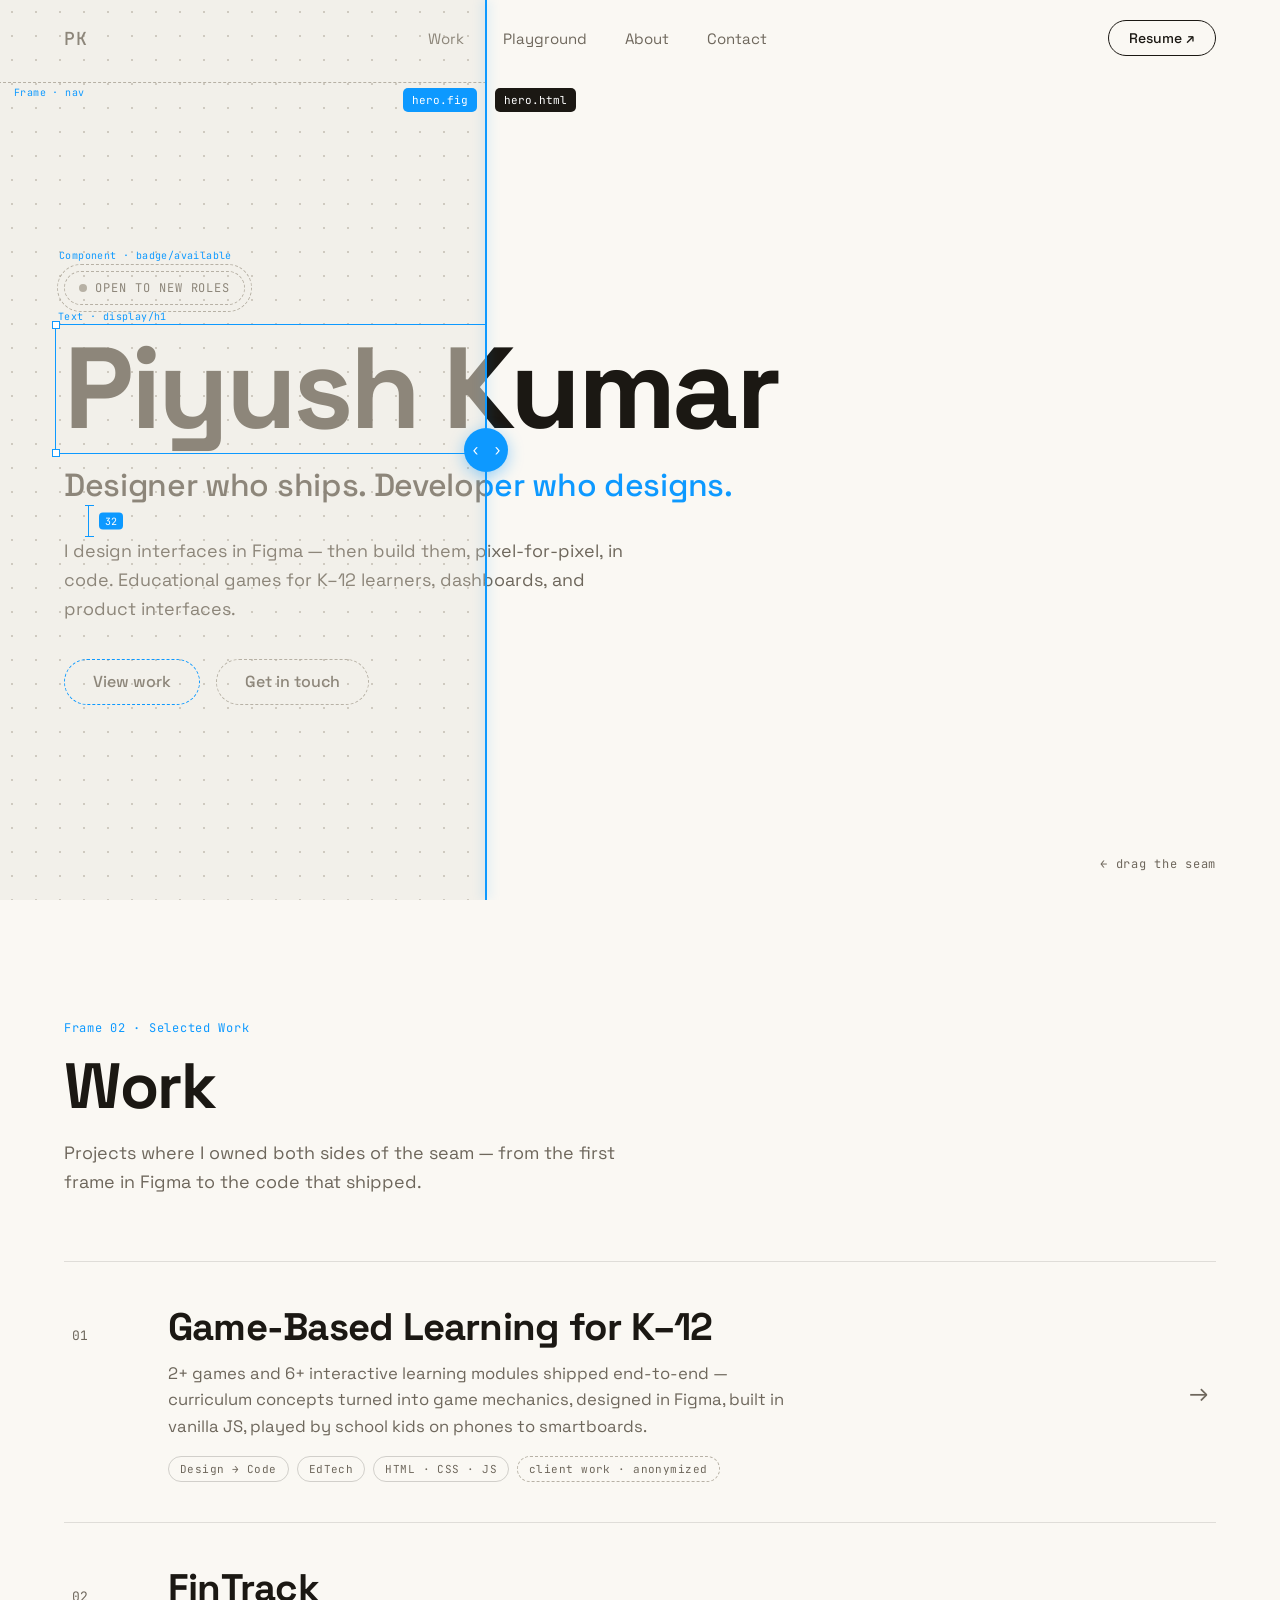
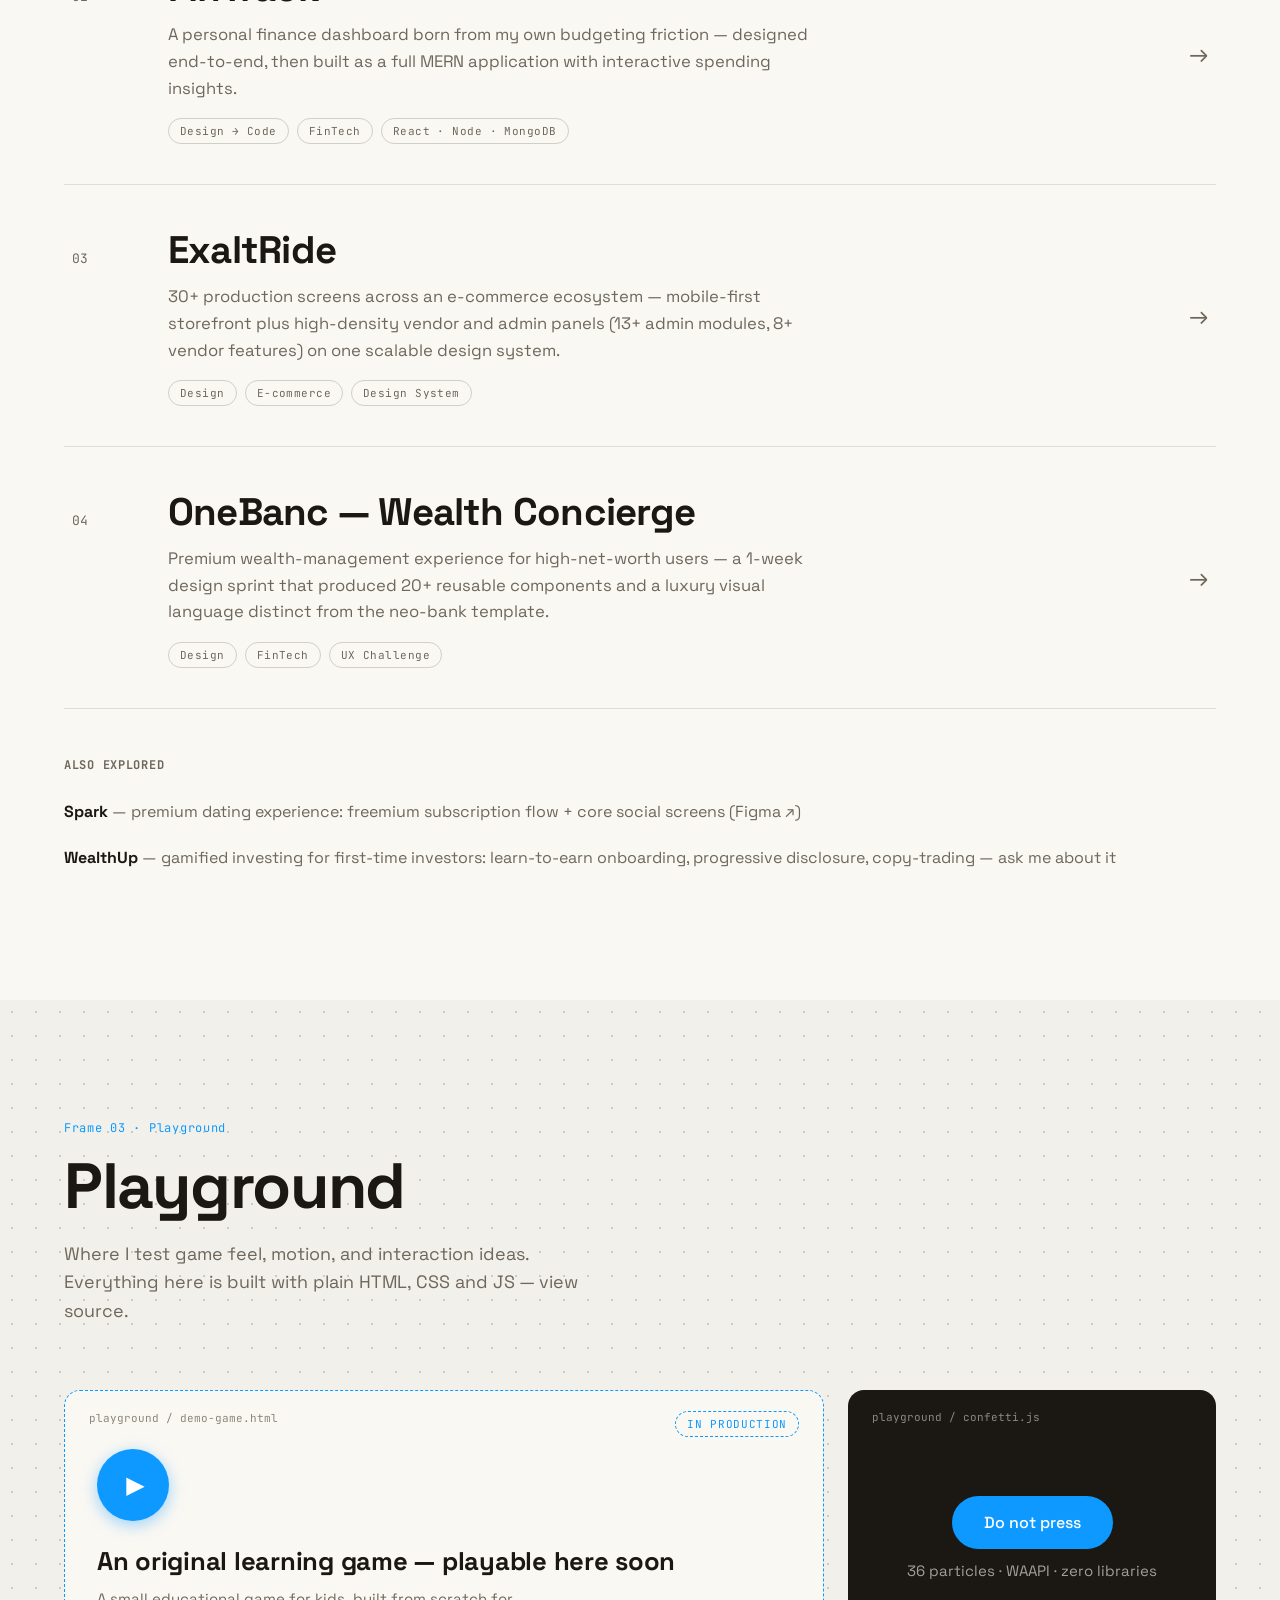
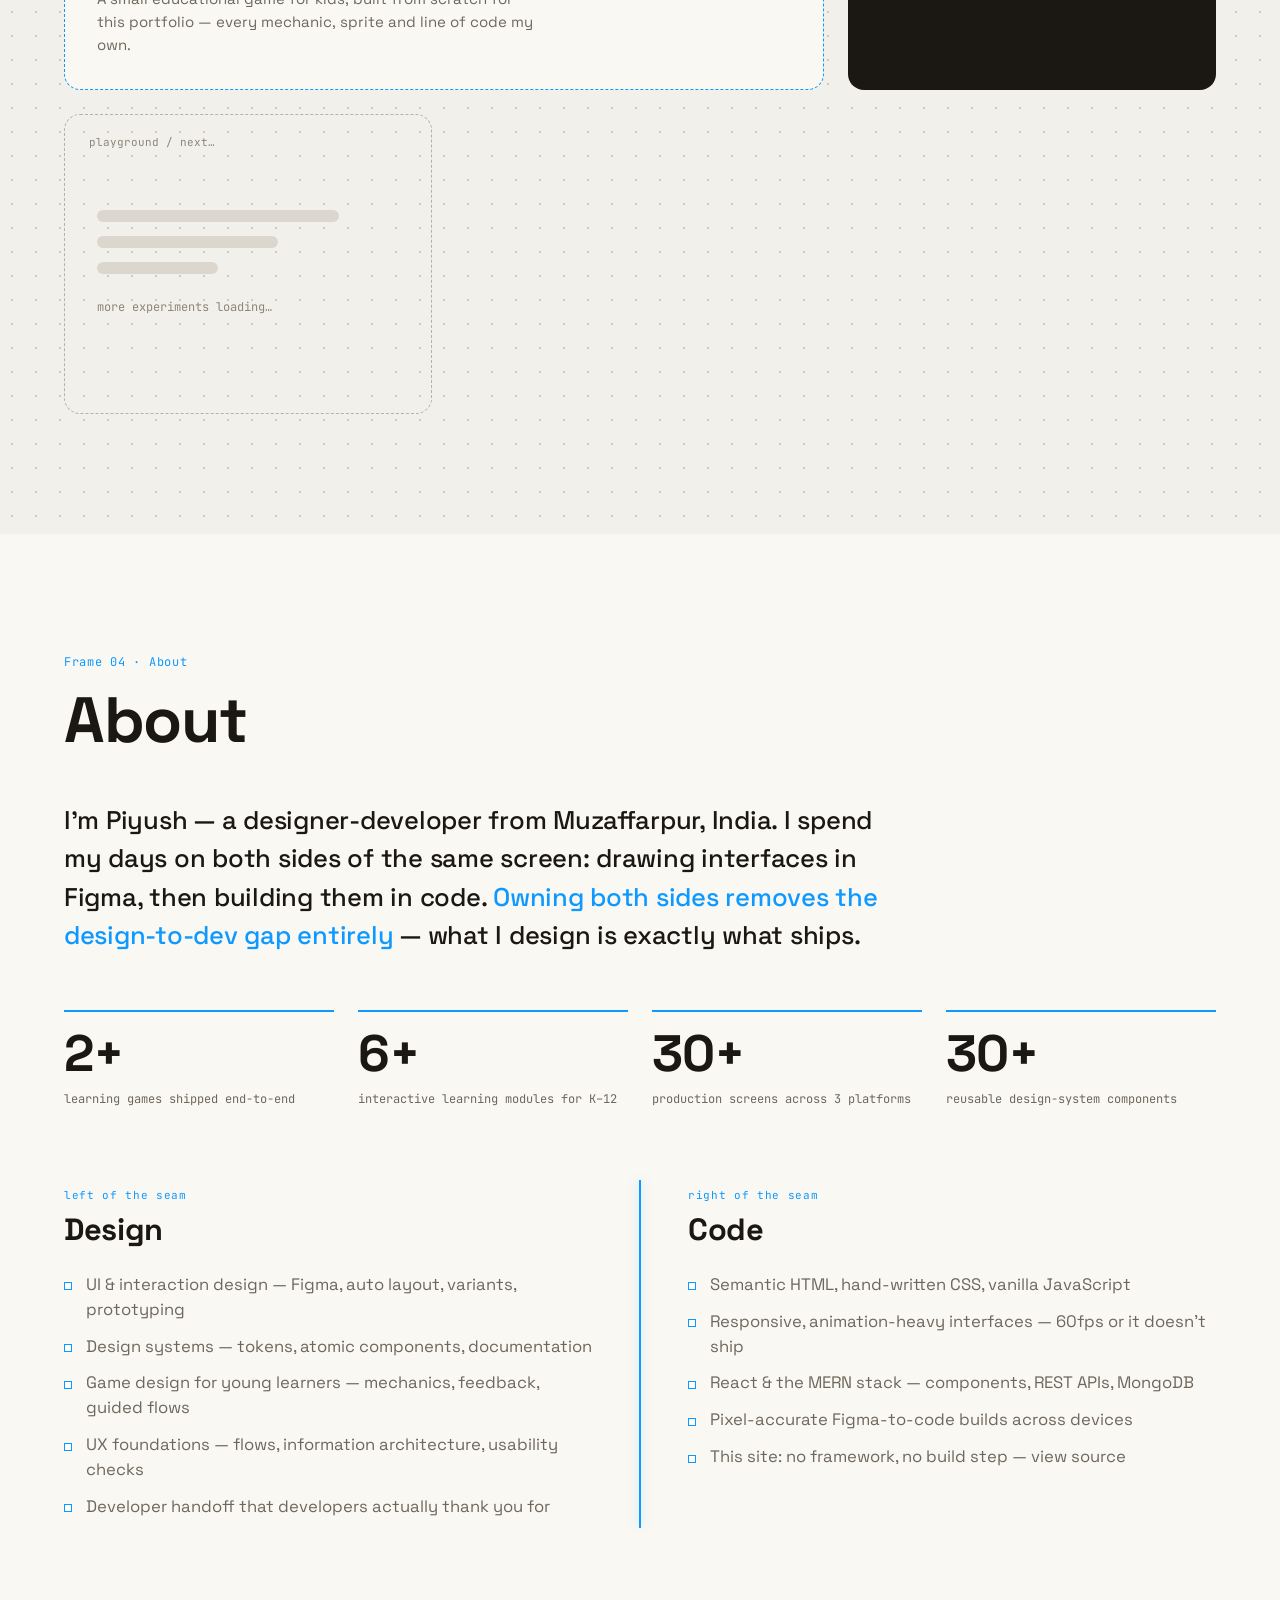
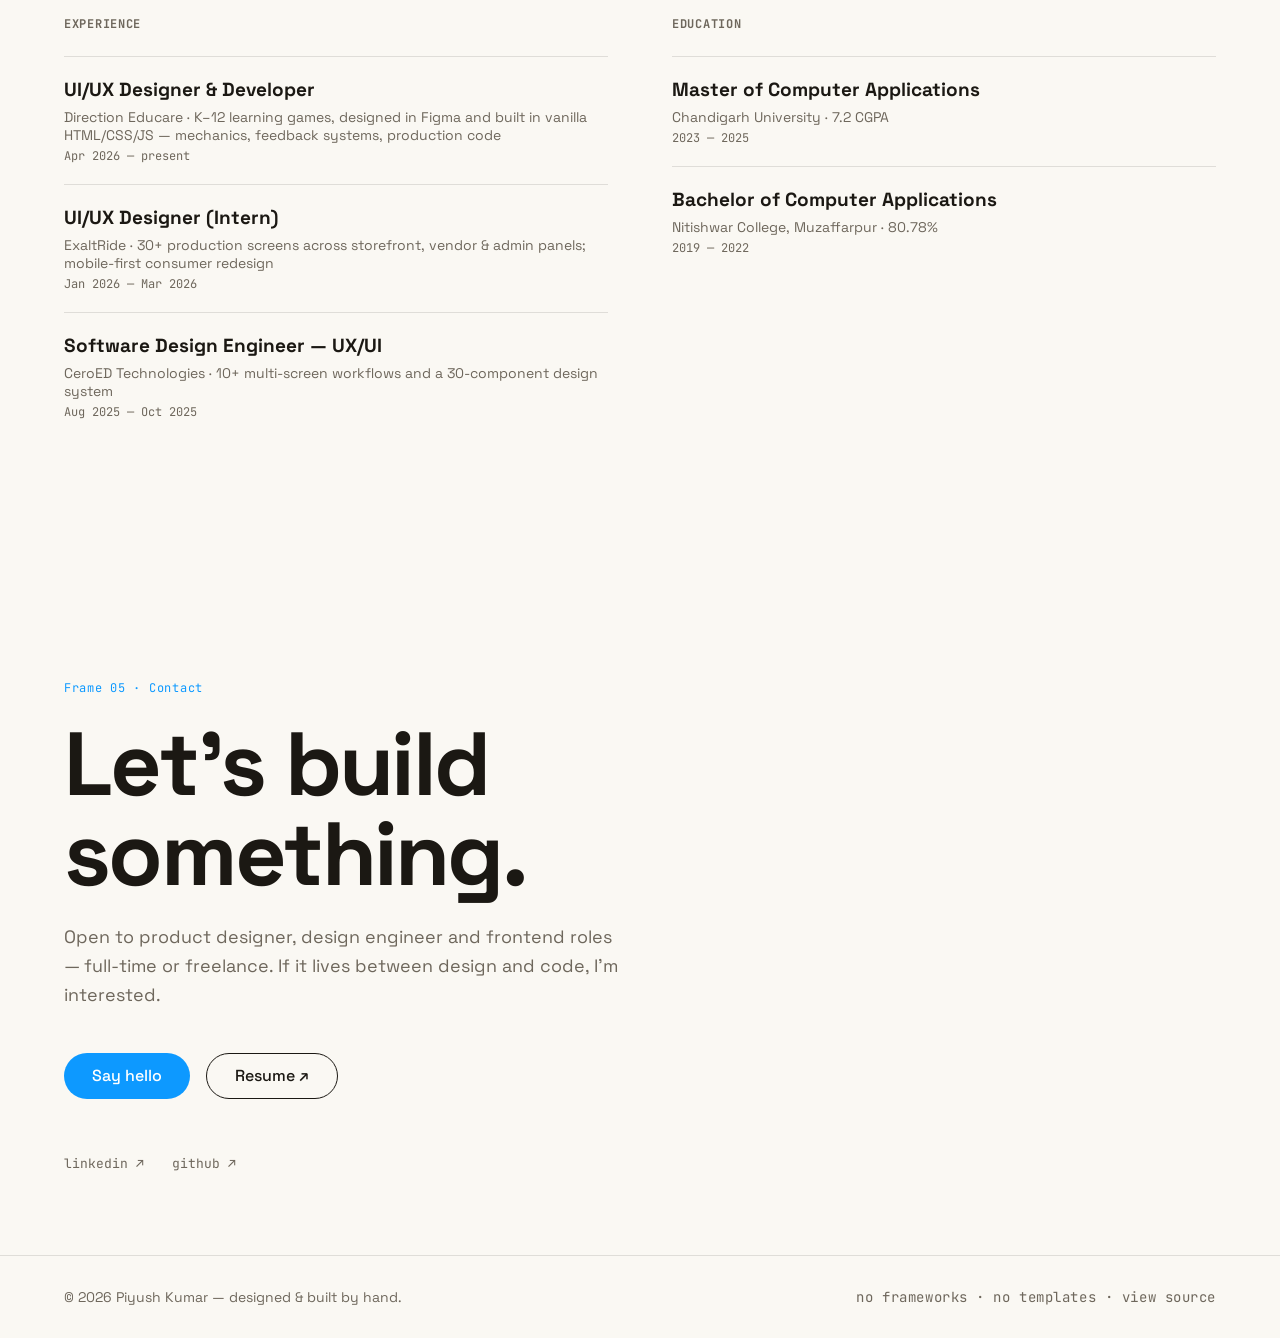
==== index.html @ 23e34668 "Add case study pages for ExaltRide, FinTrack, K12 Games, and OneBanc; include new CSS for case studi" ====
<!DOCTYPE html>
<html lang="en">
<head>
  <meta charset="UTF-8" />
  <meta name="viewport" content="width=device-width, initial-scale=1.0" />
  <title>Piyush Kumar — Designer × Developer</title>
  <meta name="description" content="UI/UX designer and frontend developer. I design interfaces in Figma, then build them in code — educational games, dashboards, and product interfaces." />

  <link rel="icon" type="image/svg+xml" href="assets/favicon.svg" />
  <link rel="icon" type="image/png" sizes="32x32" href="assets/favicon-32.png" />
  <link rel="apple-touch-icon" sizes="180x180" href="assets/apple-touch-icon.png" />

  <meta property="og:type" content="website" />
  <meta property="og:title" content="Piyush Kumar — Designer × Developer" />
  <meta property="og:description" content="I design interfaces in Figma, then build them in code. Educational games, dashboards, and product interfaces." />
  <!-- ⚠️ TODO: og:image must be an ABSOLUTE https URL for LinkedIn/WhatsApp —
       replace with https://<deployed-domain>/assets/og-image.png -->
  <meta property="og:image" content="assets/og-image.png" />
  <meta name="twitter:card" content="summary_large_image" />

  <link rel="preconnect" href="https://fonts.googleapis.com" />
  <link rel="preconnect" href="https://fonts.gstatic.com" crossorigin />
  <link href="https://fonts.googleapis.com/css2?family=Space+Grotesk:wght@400;500;700&family=JetBrains+Mono:wght@400;500&display=swap" rel="stylesheet" />

  <link rel="stylesheet" href="css/base.css" />
  <link rel="stylesheet" href="css/hero.css" />
  <link rel="stylesheet" href="css/work.css" />
  <link rel="stylesheet" href="css/playground.css" />
  <link rel="stylesheet" href="css/about.css" />
  <link rel="stylesheet" href="css/contact.css" />
</head>
<body>

  <!-- ============================================================
       HERO — "The Seam"
       Two identical layers of the same hero:
         .layer--live   = the real, polished site (base, right of seam)
         .layer--design = the Figma-canvas view (clipped, left of seam)
       The seam position is the CSS var --seam (0% – 100%), set by js/seam.js
       ============================================================ -->
  <section class="hero" id="seam-stage" style="--seam: 0%">

    <!-- LIVE layer (the shipped site) -->
    <div class="hero__layer layer--live">
      <header class="hero__nav">
        <a class="nav__logo" href="#">PK</a>
        <nav class="nav__links">
          <a href="#work">Work</a>
          <a href="#playground">Playground</a>
          <a href="#about">About</a>
          <a href="#contact">Contact</a>
        </nav>
        <a class="btn btn--small" href="assets/Piyush_Kumar_UX_Resume.pdf" target="_blank" rel="noopener">Resume ↗</a>
      </header>

      <div class="hero__inner">
        <p class="badge"><span class="badge__dot"></span>Open to new roles</p>
        <h1 class="hero__title">Piyush Kumar</h1>
        <p class="hero__tag">Designer who ships. Developer who designs.</p>
        <p class="hero__sub">
          I design interfaces in Figma — then build them, pixel-for-pixel, in code.
          Educational games for K–12 learners, dashboards, and product interfaces.
        </p>
        <div class="hero__cta">
          <a class="btn btn--primary" href="#work" data-spec="padding 14 × 28 · radius 999 · #0D99FF">View work</a>
          <a class="btn btn--ghost" href="#contact">Get in touch</a>
        </div>
      </div>

      <p class="hero__hint">← drag the seam</p>
    </div>

    <!-- DESIGN layer (the Figma canvas) — same geometry, wireframe skin.
         `inert` = never interactive/focusable: it's a picture of a file,
         and its duplicate links must not steal clicks from the live layer. -->
    <div class="hero__layer layer--design" aria-hidden="true" inert>
      <header class="hero__nav wire-frame" data-layer="Frame · nav">
        <a class="nav__logo" href="#">PK</a>
        <nav class="nav__links">
          <a href="#">Work</a>
          <a href="#">Playground</a>
          <a href="#">About</a>
          <a href="#">Contact</a>
        </nav>
        <a class="btn btn--small" href="#">Resume ↗</a>
      </header>

      <div class="hero__inner">
        <p class="badge wire-frame" data-layer="Component · badge/available"><span class="badge__dot"></span>Open to new roles</p>

        <div class="sel" data-layer="Text · display/h1">
          <h1 class="hero__title">Piyush Kumar</h1>
          <i class="sel__h sel__h--tl"></i><i class="sel__h sel__h--tr"></i>
          <i class="sel__h sel__h--bl"></i><i class="sel__h sel__h--br"></i>
          <span class="sel__dims">Auto × 96</span>
        </div>

        <p class="hero__tag">Designer who ships. Developer who designs.</p>

        <div class="redline"><span>32</span></div>

        <p class="hero__sub">
          I design interfaces in Figma — then build them, pixel-for-pixel, in code.
          Educational games for K–12 learners, dashboards, and product interfaces.
        </p>
        <div class="hero__cta">
          <a class="btn btn--primary" href="#">View work</a>
          <a class="btn btn--ghost" href="#">Get in touch</a>
        </div>
      </div>
    </div>

    <!-- The seam -->
    <div class="seam" id="seam-handle" role="slider" tabindex="0"
         aria-label="Drag to reveal the design layer"
         aria-valuemin="0" aria-valuemax="100" aria-valuenow="0">
      <span class="seam__tag seam__tag--left">hero.fig</span>
      <span class="seam__tag seam__tag--right">hero.html</span>
      <span class="seam__grip">‹ ›</span>
    </div>

  </section>

  <!-- ============================================================
       WORK — selected case studies
       Rows link to future case-study pages (hrefs are placeholders).
       Copy drafted from the old portfolio — to be rewritten in
       build-log voice. NDA: K-12 game work stays anonymized.
       ============================================================ -->
  <section class="section work" id="work">
    <div class="section__inner">
      <p class="section__label" data-reveal>Frame 02 · Selected Work</p>
      <h2 class="section__title" data-reveal="1">Work</h2>
      <p class="section__intro" data-reveal="2">
        Projects where I owned both sides of the seam — from the first frame
        in Figma to the code that shipped.
      </p>

      <div class="work__list">
        <a class="work-row" href="work/k12-games.html" data-reveal>
          <span class="work-row__index">01</span>
          <span>
            <span class="work-row__title">Game-Based Learning for K–12</span>
            <span class="work-row__desc">
              2+ games and 6+ interactive learning modules shipped end-to-end —
              curriculum concepts turned into game mechanics, designed in Figma,
              built in vanilla JS, played by school kids on phones to smartboards.
            </span>
            <span class="work-row__tags">
              <span class="work-tag">Design → Code</span>
              <span class="work-tag">EdTech</span>
              <span class="work-tag">HTML · CSS · JS</span>
              <span class="work-tag work-tag--nda">client work · anonymized</span>
            </span>
          </span>
          <span class="work-row__arrow">→</span>
        </a>

        <a class="work-row" href="work/fintrack.html" data-reveal>
          <span class="work-row__index">02</span>
          <span>
            <span class="work-row__title">FinTrack</span>
            <span class="work-row__desc">
              A personal finance dashboard born from my own budgeting
              friction — designed end-to-end, then built as a full MERN
              application with interactive spending insights.
            </span>
            <span class="work-row__tags">
              <span class="work-tag">Design → Code</span>
              <span class="work-tag">FinTech</span>
              <span class="work-tag">React · Node · MongoDB</span>
            </span>
          </span>
          <span class="work-row__arrow">→</span>
        </a>

        <a class="work-row" href="work/exaltride.html" data-reveal>
          <span class="work-row__index">03</span>
          <span>
            <span class="work-row__title">ExaltRide</span>
            <span class="work-row__desc">
              30+ production screens across an e-commerce ecosystem — mobile-first
              storefront plus high-density vendor and admin panels (13+ admin
              modules, 8+ vendor features) on one scalable design system.
            </span>
            <span class="work-row__tags">
              <span class="work-tag">Design</span>
              <span class="work-tag">E-commerce</span>
              <span class="work-tag">Design System</span>
            </span>
          </span>
          <span class="work-row__arrow">→</span>
        </a>

        <a class="work-row" href="work/onebanc.html" data-reveal>
          <span class="work-row__index">04</span>
          <span>
            <span class="work-row__title">OneBanc — Wealth Concierge</span>
            <span class="work-row__desc">
              Premium wealth-management experience for high-net-worth users —
              a 1-week design sprint that produced 20+ reusable components and
              a luxury visual language distinct from the neo-bank template.
            </span>
            <span class="work-row__tags">
              <span class="work-tag">Design</span>
              <span class="work-tag">FinTech</span>
              <span class="work-tag">UX Challenge</span>
            </span>
          </span>
          <span class="work-row__arrow">→</span>
        </a>
      </div>

      <div class="work__more" data-reveal>
        <h3 class="work__more-heading">Also explored</h3>
        <p class="work__more-item">
          <a href="https://www.figma.com/design/caz72Q9IaJObwbHk8xsn9q/Frenley-Assignment"
             target="_blank" rel="noopener"><strong>Spark</strong> — premium dating experience:
          freemium subscription flow + core social screens (Figma ↗)</a>
        </p>
        <p class="work__more-item">
          <strong>WealthUp</strong> — gamified investing for first-time investors:
          learn-to-earn onboarding, progressive disclosure, copy-trading — ask me about it
        </p>
      </div>
    </div>
  </section>

  <!-- ============================================================
       PLAYGROUND — game-feel lives here
       Big tile = slot for the original demo game (from scratch,
       NDA-safe). Confetti tile = working toy (js/confetti.js).
       ============================================================ -->
  <section class="section playground" id="playground">
    <div class="section__inner">
      <p class="section__label" data-reveal>Frame 03 · Playground</p>
      <h2 class="section__title" data-reveal="1">Playground</h2>
      <p class="section__intro" data-reveal="2">
        Where I test game feel, motion, and interaction ideas.
        Everything here is built with plain HTML, CSS and JS — view source.
      </p>

      <div class="playground__grid">
        <div class="pg-tile pg-tile--game" data-reveal>
          <span class="pg-tile__label">playground / demo-game.html</span>
          <span class="pg-tile__badge">in production</span>
          <div class="pg-play">▶</div>
          <h3 class="pg-tile__title">An original learning game — playable here soon</h3>
          <p class="pg-tile__note">
            A small educational game for kids, built from scratch for this
            portfolio — every mechanic, sprite and line of code my own.
          </p>
        </div>

        <div class="pg-tile pg-tile--confetti" data-reveal="1">
          <span class="pg-tile__label">playground / confetti.js</span>
          <button class="confetti-btn" id="confetti-btn">Do not press</button>
          <p class="pg-tile__note">36 particles · WAAPI · zero libraries</p>
        </div>

        <div class="pg-tile pg-tile--soon" data-reveal="2" aria-label="More experiments coming soon">
          <span class="pg-tile__label">playground / next…</span>
          <span class="pg-skeleton pg-skeleton--w80"></span>
          <span class="pg-skeleton pg-skeleton--w60"></span>
          <span class="pg-skeleton pg-skeleton--w40"></span>
          <p class="pg-tile__note">more experiments loading…</p>
        </div>
      </div>
    </div>
  </section>

  <!-- ============================================================
       ABOUT — bio + the design/code split + history
       ⚠️ dates & titles are UNCONFIRMED placeholders — see context.md §7
       ============================================================ -->
  <section class="section about" id="about">
    <div class="section__inner">
      <p class="section__label" data-reveal>Frame 04 · About</p>
      <h2 class="section__title" data-reveal="1">About</h2>

      <p class="about__bio" data-reveal="2">
        I'm Piyush — a designer-developer from Muzaffarpur, India. I spend my
        days on both sides of the same screen: drawing interfaces in Figma,
        then building them in code. <em>Owning both sides removes the
        design-to-dev gap entirely</em> — what I design is exactly what ships.
      </p>

      <div class="about__stats" data-reveal="3">
        <div class="stat">
          <span class="stat__num">2+</span>
          <span class="stat__label">learning games shipped end-to-end</span>
        </div>
        <div class="stat">
          <span class="stat__num">6+</span>
          <span class="stat__label">interactive learning modules for K–12</span>
        </div>
        <div class="stat">
          <span class="stat__num">30+</span>
          <span class="stat__label">production screens across 3 platforms</span>
        </div>
        <div class="stat">
          <span class="stat__num">30+</span>
          <span class="stat__label">reusable design-system components</span>
        </div>
      </div>

      <div class="about__split">
        <div class="skill-col" data-reveal>
          <p class="skill-col__label">left of the seam</p>
          <h3 class="skill-col__title">Design</h3>
          <ul>
            <li>UI &amp; interaction design — Figma, auto layout, variants, prototyping</li>
            <li>Design systems — tokens, atomic components, documentation</li>
            <li>Game design for young learners — mechanics, feedback, guided flows</li>
            <li>UX foundations — flows, information architecture, usability checks</li>
            <li>Developer handoff that developers actually thank you for</li>
          </ul>
        </div>
        <div class="skill-col" data-reveal="1">
          <p class="skill-col__label">right of the seam</p>
          <h3 class="skill-col__title">Code</h3>
          <ul>
            <li>Semantic HTML, hand-written CSS, vanilla JavaScript</li>
            <li>Responsive, animation-heavy interfaces — 60fps or it doesn't ship</li>
            <li>React &amp; the MERN stack — components, REST APIs, MongoDB</li>
            <li>Pixel-accurate Figma-to-code builds across devices</li>
            <li>This site: no framework, no build step — view source</li>
          </ul>
        </div>
      </div>

      <div class="about__history">
        <div data-reveal>
          <h3 class="history__heading">Experience</h3>
          <div class="history-item">
            <p class="history-item__role">UI/UX Designer &amp; Developer</p>
            <p class="history-item__meta">Direction Educare · K–12 learning games, designed in Figma and
              built in vanilla HTML/CSS/JS — mechanics, feedback systems, production code</p>
            <p class="history-item__dates">Apr 2026 — present</p>
          </div>
          <div class="history-item">
            <p class="history-item__role">UI/UX Designer (Intern)</p>
            <p class="history-item__meta">ExaltRide · 30+ production screens across storefront,
              vendor &amp; admin panels; mobile-first consumer redesign</p>
            <p class="history-item__dates">Jan 2026 — Mar 2026</p>
          </div>
          <div class="history-item">
            <p class="history-item__role">Software Design Engineer — UX/UI</p>
            <p class="history-item__meta">CeroED Technologies · 10+ multi-screen workflows and a
              30-component design system</p>
            <p class="history-item__dates">Aug 2025 — Oct 2025</p>
          </div>
        </div>
        <div data-reveal="1">
          <h3 class="history__heading">Education</h3>
          <div class="history-item">
            <p class="history-item__role">Master of Computer Applications</p>
            <p class="history-item__meta">Chandigarh University · 7.2 CGPA</p>
            <p class="history-item__dates">2023 — 2025</p>
          </div>
          <div class="history-item">
            <p class="history-item__role">Bachelor of Computer Applications</p>
            <p class="history-item__meta">Nitishwar College, Muzaffarpur · 80.78%</p>
            <p class="history-item__dates">2019 — 2022</p>
          </div>
        </div>
      </div>
    </div>
  </section>

  <!-- ============================================================
       CONTACT + footer
       ⚠️ email + social links are placeholders — see context.md §7
       ============================================================ -->
  <section class="section contact" id="contact">
    <div class="section__inner">
      <p class="section__label" data-reveal>Frame 05 · Contact</p>
      <h2 class="contact__title" data-reveal="1">Let's build<br />something.</h2>
      <p class="contact__sub" data-reveal="2">
        Open to product designer, design engineer and frontend roles —
        full-time or freelance. If it lives between design and code,
        I'm interested.
      </p>
      <div class="contact__actions" data-reveal="3">
        <a class="btn btn--primary" href="mailto:piyush0codes@gmail.com"
           data-spec="mailto · piyush0codes@gmail.com">Say hello</a>
        <a class="btn btn--ghost" href="assets/Piyush_Kumar_UX_Resume.pdf" target="_blank" rel="noopener">Resume ↗</a>
      </div>
      <div class="contact__links" data-reveal="4">
        <a href="https://www.linkedin.com/in/piyush-kumar-9b9618289" target="_blank" rel="noopener">linkedin ↗</a>
        <a href="https://github.com/CodeWithPiyush0" target="_blank" rel="noopener">github ↗</a>
      </div>
    </div>
  </section>

  <footer class="footer">
    <p>© 2026 Piyush Kumar — designed &amp; built by hand.</p>
    <p class="footer__mono">no frameworks · no templates · view source</p>
  </footer>

  <script src="js/seam.js" defer></script>
  <script src="js/reveal.js" defer></script>
  <script src="js/confetti.js" defer></script>
  <script src="js/placeholders.js" defer></script>
</body>
</html>
---- css/base.css ----
/* ============================================================
   base.css — design tokens, reset, shared primitives
   Change the look of the whole site from here.
   ============================================================ */

:root {
  /* -- color: live side (the shipped site) -- */
  --paper:      #FAF8F3;   /* page background */
  --ink:        #1B1813;   /* primary text */
  --muted:      #6E675C;   /* secondary text */
  --accent:     #0D99FF;   /* the one accent — Figma selection blue */

  /* -- color: design side (the Figma canvas) -- */
  --canvas:     #F2F0EA;   /* canvas background */
  --canvas-dot: #CFCAC0;   /* dot grid */
  --wire:       #B7B1A5;   /* wireframe borders */
  --wire-text:  #8D867A;   /* wireframe (muted) text */

  /* -- type -- */
  --font-display: 'Space Grotesk', system-ui, sans-serif;
  --font-mono:    'JetBrains Mono', ui-monospace, monospace;

  /* -- rhythm -- */
  --nav-h: 76px;
  --edge: clamp(20px, 5vw, 72px);   /* page side padding */
}

/* -- reset -- */
*, *::before, *::after { box-sizing: border-box; margin: 0; padding: 0; }

html { scroll-behavior: smooth; }

body {
  font-family: var(--font-display);
  background: var(--paper);
  color: var(--ink);
  -webkit-font-smoothing: antialiased;
  overflow-x: hidden;
}

img, svg, video { display: block; max-width: 100%; }

a { color: inherit; text-decoration: none; }

button { font: inherit; background: none; border: 0; cursor: pointer; }

/* -- shared primitives -- */
.btn {
  display: inline-flex;
  align-items: center;
  gap: 8px;
  padding: 14px 28px;
  border-radius: 999px;
  font-weight: 500;
  font-size: 16px;
  line-height: 1;
  transition: transform 0.15s ease, box-shadow 0.15s ease, background 0.15s ease;
}

.btn--primary {
  background: var(--accent);
  color: #fff;
}
.btn--primary:hover {
  transform: translateY(-2px);
  box-shadow: 0 6px 20px rgba(13, 153, 255, 0.35);
}

.btn--ghost {
  border: 1.5px solid var(--ink);
  color: var(--ink);
}
.btn--ghost:hover { transform: translateY(-2px); }

.btn--small {
  padding: 10px 20px;
  font-size: 14px;
  border: 1.5px solid var(--ink);
}

/* -- spec tooltip: any element with data-spec documents itself on hover -- */
[data-spec] { position: relative; }
[data-spec]::after {
  content: attr(data-spec);
  position: absolute;
  bottom: calc(100% + 12px);
  left: 50%;
  transform: translate(-50%, 4px);
  font-family: var(--font-mono);
  font-size: 11px;
  font-weight: 400;
  letter-spacing: 0;
  text-transform: none;
  white-space: nowrap;
  background: var(--ink);
  color: #fff;
  padding: 7px 11px;
  border-radius: 6px;
  opacity: 0;
  pointer-events: none;
  transition: opacity 0.18s ease, transform 0.18s ease;
  z-index: 5;
}
[data-spec]:hover::after {
  opacity: 1;
  transform: translate(-50%, 0);
}

/* -- section shell -- */
.section {
  padding: clamp(72px, 14vw, 120px) var(--edge);
}

.section__inner {
  max-width: 1200px;
  margin: 0 auto;
}

.section__label {
  font-family: var(--font-mono);
  font-size: 12px;
  letter-spacing: 0.06em;
  color: var(--accent);
  margin-bottom: 18px;
}

.section__title {
  font-size: clamp(40px, 5vw, 72px);
  font-weight: 700;
  letter-spacing: -0.02em;
  line-height: 1.02;
}

.section__intro {
  color: var(--muted);
  font-size: clamp(15px, 1.4vw, 18px);
  line-height: 1.6;
  max-width: 560px;
  margin-top: 20px;
}

/* -- scroll reveal (js/reveal.js adds .js to <html>, then .is-in per element) -- */
.js [data-reveal] {
  opacity: 0;
  transform: translateY(24px);
  transition: opacity 0.6s ease var(--d, 0s), transform 0.6s ease var(--d, 0s);
}
.js [data-reveal].is-in {
  opacity: 1;
  transform: none;
}

@media (prefers-reduced-motion: reduce) {
  *, *::before, *::after { animation: none !important; transition: none !important; }
  .js [data-reveal] { opacity: 1; transform: none; }
  html { scroll-behavior: auto; }
}
---- css/hero.css ----
/* ============================================================
   hero.css — "The Seam" hero
   Layout rules live on shared classes (both layers inherit them),
   skin rules are scoped under .layer--live / .layer--design so the
   two layers stay geometrically identical.
   ============================================================ */

.hero {
  position: relative;
  height: 100dvh;
  min-height: 640px;
  overflow: hidden;
}

/* ?static screenshot/test mode: fixed hero height so a single tall
   headless capture shows the whole page without scrolling */
.static-mode .hero { height: 900px; min-height: 0; }

/* ---------- layers ---------- */

.hero__layer {
  position: absolute;
  inset: 0;
  display: flex;
  flex-direction: column;
}

.layer--live { background: var(--paper); }

.layer--design {
  background-color: var(--canvas);
  background-image: radial-gradient(var(--canvas-dot) 1px, transparent 1px);
  background-size: 24px 24px;
  /* the seam: show this layer only LEFT of --seam */
  clip-path: inset(0 calc(100% - var(--seam)) 0 0);
}

/* ---------- shared geometry (both layers) ---------- */

.hero__nav {
  display: flex;
  align-items: center;
  justify-content: space-between;
  height: var(--nav-h);
  padding: 0 var(--edge);
  flex-shrink: 0;
}

.nav__logo {
  font-family: var(--font-mono);
  font-weight: 500;
  font-size: 18px;
  letter-spacing: 0.05em;
}

.nav__links {
  display: flex;
  gap: clamp(16px, 3vw, 40px);
  font-size: 15px;
}

.hero__inner {
  flex: 1;
  display: flex;
  flex-direction: column;
  justify-content: center;
  align-items: flex-start;
  padding: 0 var(--edge);
  max-width: 1100px;
}

.badge {
  display: inline-flex;
  align-items: center;
  gap: 8px;
  font-family: var(--font-mono);
  font-size: 12px;
  letter-spacing: 0.08em;
  text-transform: uppercase;
  padding: 8px 14px;
  border: 1px solid transparent; /* reserves the design layer's border width */
  border-radius: 999px;
  margin-bottom: 28px;
}

.badge__dot {
  width: 8px;
  height: 8px;
  border-radius: 50%;
}

.hero__title {
  font-size: clamp(52px, 9vw, 128px);
  font-weight: 700;
  line-height: 0.98;
  letter-spacing: -0.03em;
}

.hero__tag {
  font-size: clamp(20px, 2.6vw, 32px);
  font-weight: 500;
  margin-top: 20px;
  letter-spacing: -0.01em;
}

/* the 32px gap below the tagline is what the design layer's redline measures —
   live gets it as margin, design gets it as the in-flow .redline (height 32px),
   so both layers stay the same height */
.hero__sub {
  font-size: clamp(15px, 1.4vw, 18px);
  line-height: 1.6;
  max-width: 560px;
  margin-top: 32px;
}
.layer--design .hero__sub { margin-top: 0; }

.hero__cta {
  display: flex;
  gap: 16px;
  margin-top: 36px;
}

/* ---------- LIVE skin ---------- */

.layer--live .nav__links a { color: var(--muted); transition: color 0.15s; }
.layer--live .nav__links a:hover { color: var(--ink); }

.layer--live .badge {
  background: rgba(27, 24, 19, 0.05);
  color: var(--muted);
}
.layer--live .badge__dot {
  background: #2FB344;
  box-shadow: 0 0 0 3px rgba(47, 179, 68, 0.2);
}

.layer--live .hero__tag  { color: var(--accent); }
.layer--live .hero__sub  { color: var(--muted); }

/* spec tooltip is global now — see base.css [data-spec] */

.hero__hint {
  position: absolute;
  bottom: 28px;
  right: var(--edge);
  font-family: var(--font-mono);
  font-size: 12px;
  color: var(--muted);
  letter-spacing: 0.06em;
}

/* ---------- DESIGN skin (Figma canvas) ---------- */

.layer--design {
  color: var(--wire-text);
  /* the canvas is a picture, never a click target — clicks fall through to
     the live layer beneath (fallback for browsers without `inert`) */
  pointer-events: none;
}

.layer--design .hero__title { color: var(--wire-text); }
.layer--design .hero__tag,
.layer--design .hero__sub   { color: var(--wire-text); }

.layer--design .btn--primary {
  background: transparent;
  border: 1.5px dashed var(--accent);
  color: var(--wire-text);
}
.layer--design .btn--ghost,
.layer--design .btn--small {
  border: 1.5px dashed var(--wire);
  color: var(--wire-text);
}

.layer--design .badge {
  border: 1px dashed var(--wire);
}
.layer--design .badge__dot { background: var(--wire); }

/* wireframe frames: dashed outline + layer-name label */
.wire-frame {
  outline: 1px dashed var(--wire);
  outline-offset: 6px;
  position: relative;
}
.wire-frame::before,
.sel::before {
  content: attr(data-layer);
  position: absolute;
  bottom: calc(100% + 10px);
  left: -6px;
  font-family: var(--font-mono);
  font-size: 10px;
  letter-spacing: 0.04em;
  color: var(--accent);
  white-space: nowrap;
  text-transform: none;
}

/* the nav sits at the viewport top and spans the full width — its label goes
   below it and inset from the edge so neither gets clipped */
.hero__nav.wire-frame::before {
  bottom: auto;
  top: calc(100% + 10px);
  left: 14px;
}

/* selected element (Figma-style selection box + corner handles) */
.sel {
  position: relative;
  outline: 1.5px solid var(--accent);
  outline-offset: 8px;
}

.sel__h {
  position: absolute;
  width: 8px;
  height: 8px;
  background: #fff;
  border: 1.5px solid var(--accent);
}
.sel__h--tl { top: -12px;    left: -12px;  }
.sel__h--tr { top: -12px;    right: -12px; }
.sel__h--bl { bottom: -12px; left: -12px;  }
.sel__h--br { bottom: -12px; right: -12px; }

.sel__dims {
  position: absolute;
  top: calc(100% + 14px);
  right: -8px;
  font-family: var(--font-mono);
  font-size: 10px;
  background: var(--accent);
  color: #fff;
  padding: 3px 7px;
  border-radius: 4px;
}

/* redline measurement between elements */
.redline {
  position: relative;
  width: 0;
  height: 32px;
  margin-left: 24px;
  border-left: 1px solid var(--accent);
}
.redline::before,
.redline::after {
  content: "";
  position: absolute;
  left: -4px;
  width: 9px;
  height: 1px;
  background: var(--accent);
}
.redline::before { top: 0; }
.redline::after  { bottom: 0; }

.redline span {
  position: absolute;
  top: 50%;
  left: 10px;
  transform: translateY(-50%);
  font-family: var(--font-mono);
  font-size: 10px;
  background: var(--accent);
  color: #fff;
  padding: 2px 6px;
  border-radius: 4px;
}

/* ---------- the seam ---------- */

.seam {
  position: absolute;
  top: 0;
  bottom: 0;
  left: var(--seam);
  transform: translateX(-50%);
  width: 2px;
  background: var(--accent);
  box-shadow: 0 0 12px rgba(13, 153, 255, 0.45);
  cursor: ew-resize;
  touch-action: none;
  z-index: 10;
}

/* wider invisible hit area (extra generous for thumbs) */
.seam::before {
  content: "";
  position: absolute;
  inset: 0 -16px;
}
@media (pointer: coarse) {
  .seam::before { inset: 0 -28px; }
}

.seam__grip {
  position: absolute;
  top: 50%;
  left: 50%;
  transform: translate(-50%, -50%);
  width: 44px;
  height: 44px;
  border-radius: 50%;
  background: var(--accent);
  color: #fff;
  font-family: var(--font-mono);
  font-size: 15px;
  letter-spacing: 2px;
  display: flex;
  align-items: center;
  justify-content: center;
  padding-left: 2px; /* optical centering of ‹ › */
  box-shadow: 0 4px 16px rgba(13, 153, 255, 0.4);
  transition: transform 0.15s ease;
  user-select: none;
}

.hero.is-dragging .seam__grip,
.seam:hover .seam__grip {
  transform: translate(-50%, -50%) scale(1.12);
}

.seam:focus-visible {
  outline: none;
}
.seam:focus-visible .seam__grip {
  box-shadow: 0 0 0 4px rgba(13, 153, 255, 0.35), 0 4px 16px rgba(13, 153, 255, 0.4);
}

/* filename tags at the top of the seam */
.seam__tag {
  position: absolute;
  top: calc(var(--nav-h) + 12px);
  font-family: var(--font-mono);
  font-size: 11px;
  padding: 5px 9px;
  border-radius: 5px;
  white-space: nowrap;
  user-select: none;
}
.seam__tag--left {
  right: 10px;
  background: var(--accent);
  color: #fff;
}
.seam__tag--right {
  left: 10px;
  background: var(--ink);
  color: #fff;
}

/* ---------- small screens ---------- */

@media (max-width: 640px) {
  .nav__links { display: none; }
  .hero__cta { flex-wrap: wrap; }
  .seam__tag--left { display: none; } /* keep it minimal on phones */
}
---- css/work.css ----
/* ============================================================
   work.css — Selected Work (#work)
   Case-study rows, no thumbnails yet. Hover reveals the dot-grid
   canvas behind the row — the design layer peeking through the paper.
   ============================================================ */

.work__list {
  margin-top: 64px;
  border-bottom: 1px solid rgba(27, 24, 19, 0.12);
}

.work-row {
  position: relative;
  display: grid;
  grid-template-columns: 72px 1fr auto;
  gap: 24px;
  align-items: baseline;
  padding: 40px 8px;
  border-top: 1px solid rgba(27, 24, 19, 0.12);
  transition: padding 0.25s ease;
}

/* dot-grid canvas fades in behind the hovered row */
.work-row::before {
  content: "";
  position: absolute;
  inset: 0;
  background-image: radial-gradient(var(--canvas-dot) 1px, transparent 1px);
  background-size: 24px 24px;
  opacity: 0;
  transition: opacity 0.25s ease;
  pointer-events: none;
}
.work-row:hover::before { opacity: 0.55; }

.work-row__index {
  font-family: var(--font-mono);
  font-size: 13px;
  color: var(--muted);
  padding-top: 6px;
}

.work-row__title {
  display: block;
  font-size: clamp(24px, 3vw, 40px);
  font-weight: 700;
  letter-spacing: -0.02em;
  transition: color 0.2s ease;
}
.work-row:hover .work-row__title { color: var(--accent); }

.work-row__desc {
  display: block;
  color: var(--muted);
  font-size: clamp(14px, 1.3vw, 17px);
  line-height: 1.6;
  max-width: 640px;
  margin-top: 10px;
}

.work-row__tags {
  display: flex;
  flex-wrap: wrap;
  gap: 8px;
  margin-top: 16px;
}

.work-tag {
  font-family: var(--font-mono);
  font-size: 11px;
  letter-spacing: 0.04em;
  color: var(--muted);
  border: 1px solid rgba(27, 24, 19, 0.18);
  border-radius: 999px;
  padding: 5px 11px;
}

.work-tag--nda {
  border-style: dashed;
  border-color: var(--wire);
}

.work-row__arrow {
  font-size: 24px;
  color: var(--muted);
  transition: transform 0.2s ease, color 0.2s ease;
  align-self: center;
}
.work-row:hover .work-row__arrow {
  transform: translateX(8px);
  color: var(--accent);
}

/* -- "also explored" mini-list -- */
.work__more {
  margin-top: 48px;
}

.work__more-heading {
  font-family: var(--font-mono);
  font-size: 12px;
  letter-spacing: 0.06em;
  text-transform: uppercase;
  color: var(--muted);
  margin-bottom: 16px;
}

.work__more-item {
  color: var(--muted);
  font-size: clamp(14px, 1.3vw, 16px);
  line-height: 1.6;
  padding: 10px 0;
}
.work__more-item strong { color: var(--ink); }
.work__more-item a { transition: color 0.15s ease; }
.work__more-item a:hover,
.work__more-item a:hover strong { color: var(--accent); }

@media (max-width: 720px) {
  .work-row {
    grid-template-columns: 1fr auto;
    padding: 32px 4px;
  }
  .work-row__index { display: none; }
}
---- css/playground.css ----
/* ============================================================
   playground.css — Playground (#playground)
   The one section where playfulness runs loose. Sits on the
   design-canvas background (dot grid) — this section lives
   "inside the file".
   ============================================================ */

.playground {
  background-color: var(--canvas);
  background-image: radial-gradient(var(--canvas-dot) 1px, transparent 1px);
  background-size: 24px 24px;
}

.playground__grid {
  display: grid;
  grid-template-columns: repeat(3, 1fr);
  gap: 24px;
  margin-top: 64px;
}

.pg-tile {
  position: relative;
  border-radius: 16px;
  padding: 32px;
  min-height: 300px;
  display: flex;
  flex-direction: column;
  justify-content: flex-end;
  overflow: hidden;
}

.pg-tile__label {
  position: absolute;
  top: 20px;
  left: 24px;
  font-family: var(--font-mono);
  font-size: 11px;
  color: var(--wire-text);
}

.pg-tile__title {
  font-size: clamp(20px, 2vw, 26px);
  font-weight: 700;
  letter-spacing: -0.01em;
}

.pg-tile__note {
  color: var(--muted);
  font-size: 15px;
  line-height: 1.55;
  margin-top: 10px;
  max-width: 440px;
}

/* -- big tile: the future demo game -- */
.pg-tile--game {
  grid-column: span 2;
  background: var(--paper);
  border: 1.5px dashed var(--accent);
}

.pg-tile--game .pg-play {
  width: 72px;
  height: 72px;
  border-radius: 50%;
  background: var(--accent);
  color: #fff;
  font-size: 24px;
  display: flex;
  align-items: center;
  justify-content: center;
  padding-left: 5px; /* optical centering of ▶ */
  margin-bottom: 24px;
  box-shadow: 0 4px 16px rgba(13, 153, 255, 0.4);
}

.pg-tile__badge {
  position: absolute;
  top: 20px;
  right: 24px;
  font-family: var(--font-mono);
  font-size: 11px;
  letter-spacing: 0.06em;
  text-transform: uppercase;
  color: var(--accent);
  border: 1px dashed var(--accent);
  border-radius: 999px;
  padding: 5px 11px;
}

/* -- confetti toy tile -- */
.pg-tile--confetti {
  background: var(--ink);
  color: var(--paper);
  align-items: center;
  justify-content: center;
  text-align: center;
}
.pg-tile--confetti .pg-tile__label { color: rgba(250, 248, 243, 0.5); }
.pg-tile--confetti .pg-tile__note  { color: rgba(250, 248, 243, 0.6); }

.confetti-btn {
  background: var(--accent);
  color: #fff;
  font-family: var(--font-display);
  font-weight: 500;
  font-size: 16px;
  padding: 16px 32px;
  border-radius: 999px;
  transition: transform 0.12s ease;
}
.confetti-btn:hover  { transform: scale(1.05); }
.confetti-btn:active { transform: scale(0.92); }

.confetti-piece {
  position: absolute;
  width: 8px;
  height: 8px;
  pointer-events: none;
}

/* -- wireframe placeholder tile -- */
.pg-tile--soon {
  border: 1px dashed var(--wire);
  justify-content: center;
  gap: 14px;
}

.pg-skeleton {
  height: 12px;
  border-radius: 6px;
  background: var(--wire);
  opacity: 0.4;
}
.pg-skeleton--w60 { width: 60%; }
.pg-skeleton--w80 { width: 80%; }
.pg-skeleton--w40 { width: 40%; }

.pg-tile--soon .pg-tile__note {
  color: var(--wire-text);
  font-family: var(--font-mono);
  font-size: 12px;
}

@media (max-width: 900px) {
  .playground__grid { grid-template-columns: 1fr; }
  .pg-tile--game { grid-column: auto; }
}
---- css/about.css ----
/* ============================================================
   about.css — About (#about)
   Bio, then the two skill columns split by a static seam line
   (the hero concept, echoed quietly), then experience/education.
   ============================================================ */

.about__bio {
  font-size: clamp(18px, 2vw, 26px);
  font-weight: 500;
  line-height: 1.5;
  letter-spacing: -0.01em;
  max-width: 820px;
  margin-top: 48px;
}
.about__bio em {
  font-style: normal;
  color: var(--accent);
}

/* -- stats strip: recruiter-scannable numbers -- */
.about__stats {
  display: grid;
  grid-template-columns: repeat(4, 1fr);
  gap: 24px;
  margin-top: 56px;
}

.stat {
  border-top: 2px solid var(--accent);
  padding-top: 16px;
}

.stat__num {
  display: block;
  font-size: clamp(36px, 4vw, 56px);
  font-weight: 700;
  letter-spacing: -0.02em;
  line-height: 1;
}

.stat__label {
  display: block;
  font-family: var(--font-mono);
  font-size: 12px;
  line-height: 1.5;
  color: var(--muted);
  margin-top: 10px;
}

@media (max-width: 800px) {
  .about__stats { grid-template-columns: repeat(2, 1fr); }
}

/* -- the split: design side / code side -- */
.about__split {
  display: grid;
  grid-template-columns: 1fr 1fr;
  gap: 0;
  margin-top: 72px;
  position: relative;
}

/* static seam between the columns */
.about__split::before {
  content: "";
  position: absolute;
  top: 0;
  bottom: 0;
  left: 50%;
  width: 2px;
  transform: translateX(-50%);
  background: var(--accent);
  box-shadow: 0 0 12px rgba(13, 153, 255, 0.35);
}

.skill-col { padding: 8px 48px 8px 0; }
.skill-col + .skill-col { padding: 8px 0 8px 48px; }

.skill-col__label {
  font-family: var(--font-mono);
  font-size: 11px;
  letter-spacing: 0.06em;
  color: var(--accent);
  margin-bottom: 8px;
}

.skill-col__title {
  font-size: clamp(22px, 2.4vw, 32px);
  font-weight: 700;
  letter-spacing: -0.01em;
  margin-bottom: 24px;
}

.skill-col ul {
  list-style: none;
  display: flex;
  flex-direction: column;
  gap: 12px;
}

.skill-col li {
  color: var(--muted);
  font-size: clamp(14px, 1.3vw, 17px);
  line-height: 1.5;
  padding-left: 22px;
  position: relative;
}
.skill-col li::before {
  content: "";
  position: absolute;
  left: 0;
  top: 0.55em;
  width: 8px;
  height: 8px;
  border: 1.5px solid var(--accent);
  background: #fff; /* Figma corner-handle bullet */
}

/* -- experience & education -- */
.about__history {
  margin-top: 88px;
  display: grid;
  grid-template-columns: 1fr 1fr;
  gap: 64px;
}

.history__heading {
  font-family: var(--font-mono);
  font-size: 12px;
  letter-spacing: 0.06em;
  text-transform: uppercase;
  color: var(--muted);
  margin-bottom: 24px;
}

.history-item {
  padding: 20px 0;
  border-top: 1px solid rgba(27, 24, 19, 0.12);
}

.history-item__role {
  font-weight: 700;
  font-size: clamp(16px, 1.5vw, 19px);
}

.history-item__meta {
  color: var(--muted);
  font-size: 14px;
  margin-top: 6px;
}

.history-item__dates {
  font-family: var(--font-mono);
  font-size: 12px;
  color: var(--muted);
  margin-top: 4px;
}

@media (max-width: 800px) {
  .about__split { grid-template-columns: 1fr; }
  .about__split::before { display: none; }
  .skill-col { padding: 0; }
  .skill-col + .skill-col {
    padding: 40px 0 0;
    margin-top: 40px;
    border-top: 2px solid var(--accent);
  }
  .about__history { grid-template-columns: 1fr; gap: 48px; }
}
---- css/contact.css ----
/* ============================================================
   contact.css — Contact (#contact) + footer
   ============================================================ */

.contact {
  padding-bottom: 80px;
}

.contact__title {
  font-size: clamp(44px, 7vw, 104px);
  font-weight: 700;
  letter-spacing: -0.03em;
  line-height: 1;
  margin-top: 24px;
}

.contact__sub {
  color: var(--muted);
  font-size: clamp(15px, 1.4vw, 18px);
  line-height: 1.6;
  max-width: 560px;
  margin-top: 24px;
}

.contact__actions {
  display: flex;
  flex-wrap: wrap;
  gap: 16px;
  margin-top: 44px;
}

.contact__links {
  display: flex;
  flex-wrap: wrap;
  gap: 28px;
  margin-top: 56px;
}

.contact__links a {
  font-family: var(--font-mono);
  font-size: 13px;
  color: var(--muted);
  border-bottom: 1px solid transparent;
  padding-bottom: 2px;
  transition: color 0.15s ease, border-color 0.15s ease;
}
.contact__links a:hover {
  color: var(--accent);
  border-color: var(--accent);
}

/* -- footer -- */
.footer {
  border-top: 1px solid rgba(27, 24, 19, 0.12);
  padding: 32px var(--edge);
  display: flex;
  flex-wrap: wrap;
  gap: 12px;
  align-items: center;
  justify-content: space-between;
}

.footer p {
  color: var(--muted);
  font-size: 14px;
}

.footer__mono {
  font-family: var(--font-mono);
  font-size: 11px;
  letter-spacing: 0.04em;
  color: var(--muted);
}
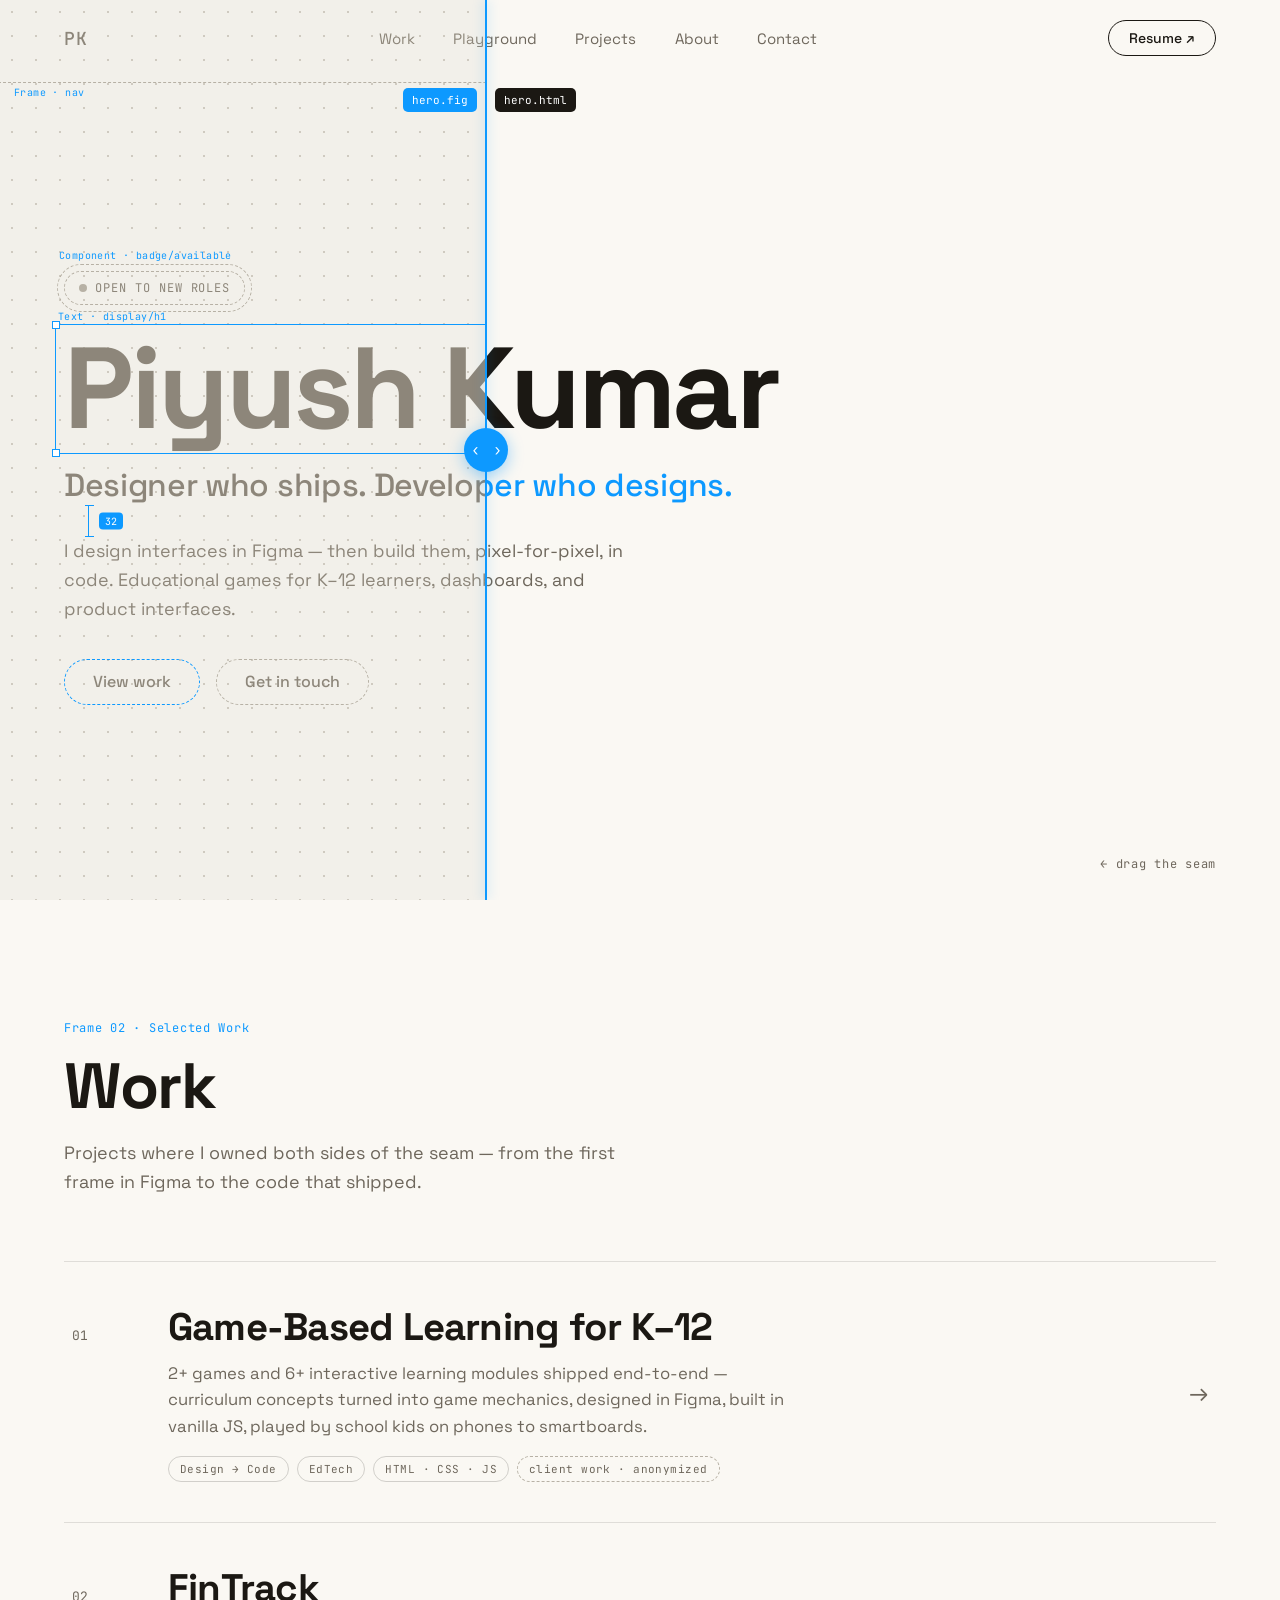
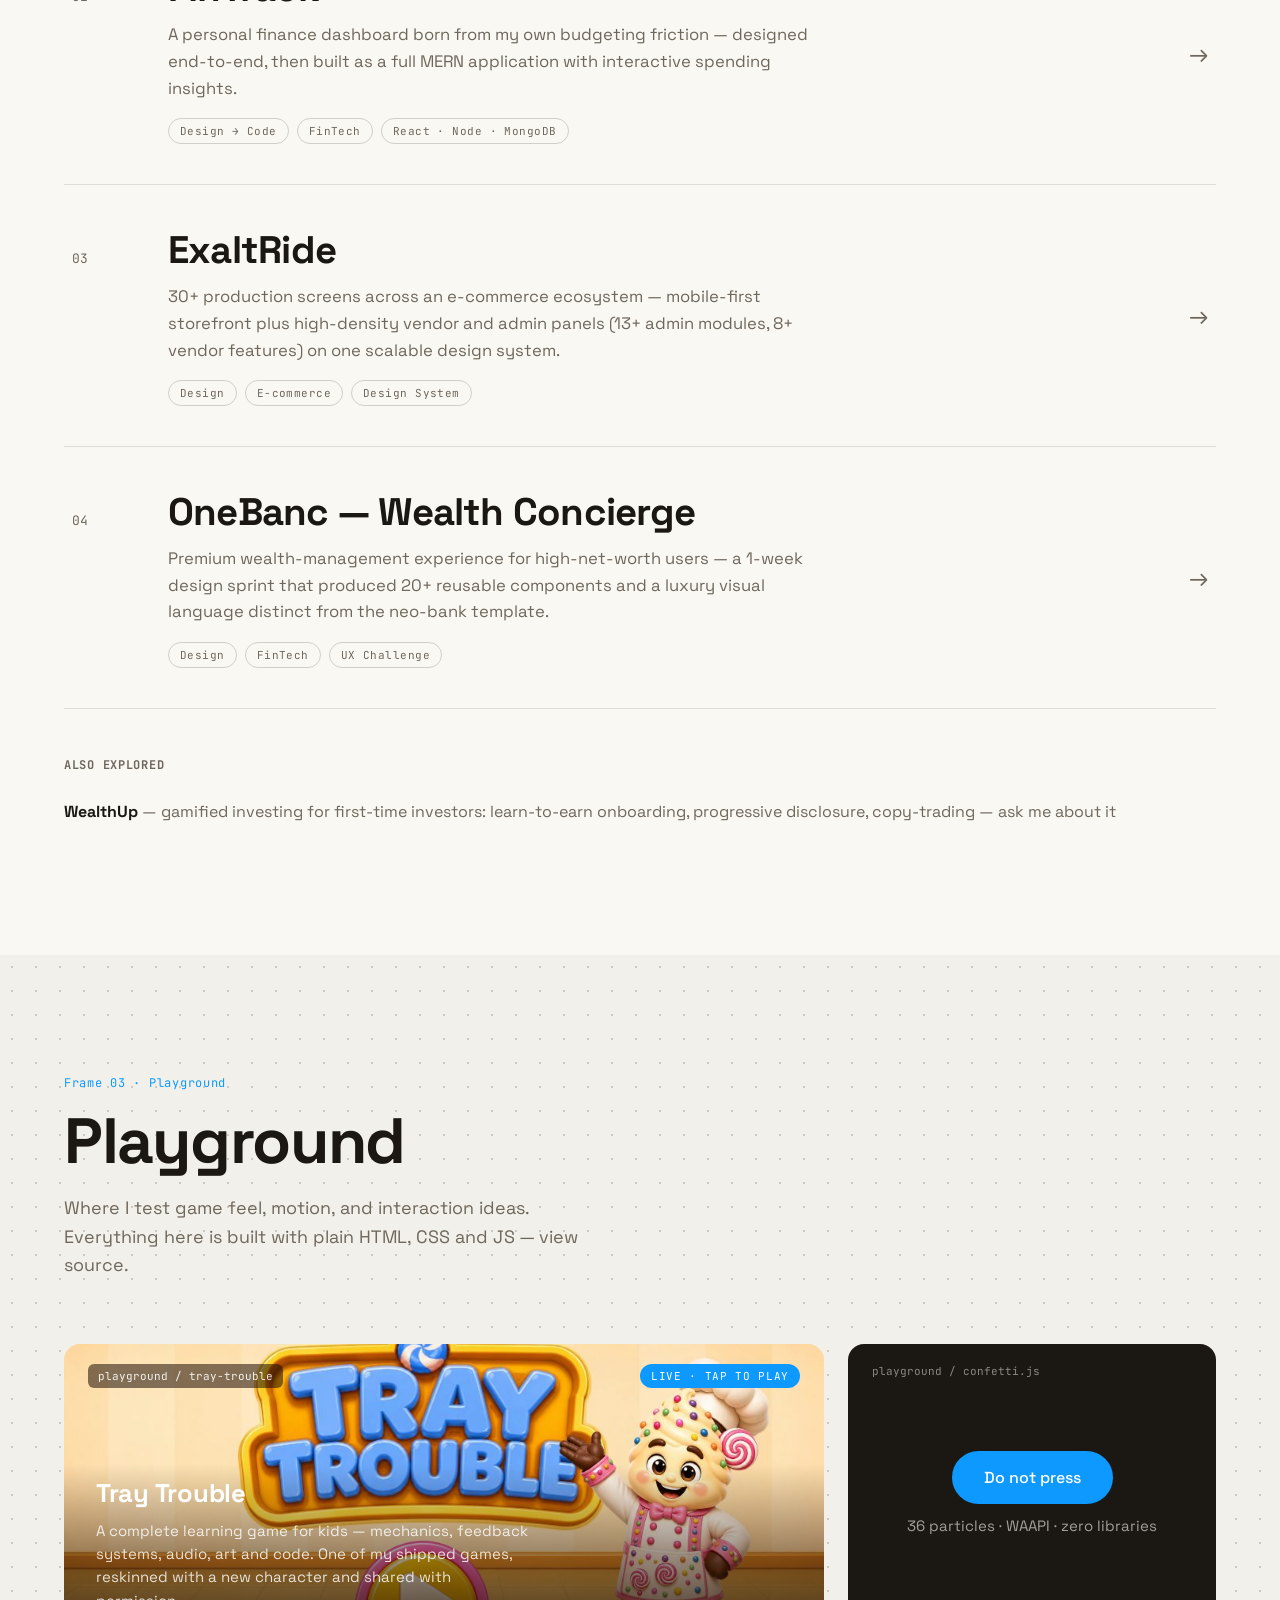
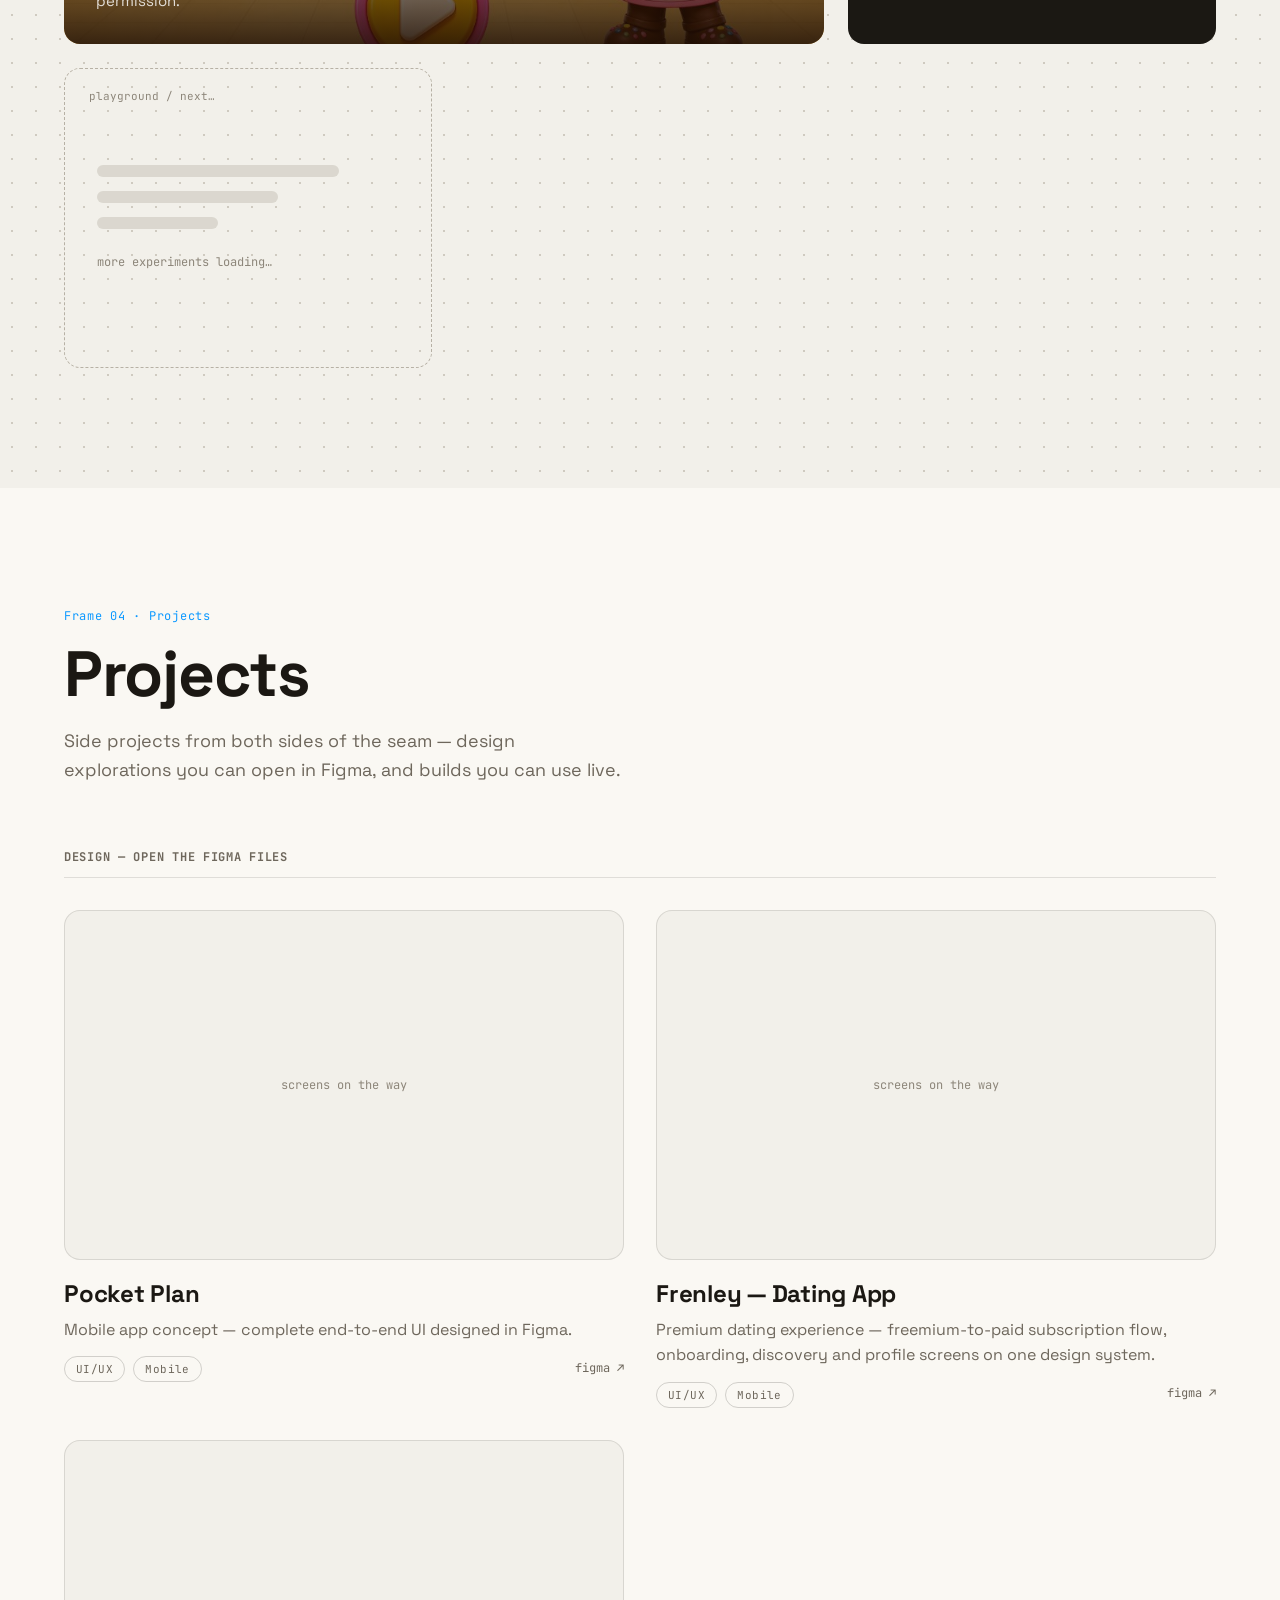
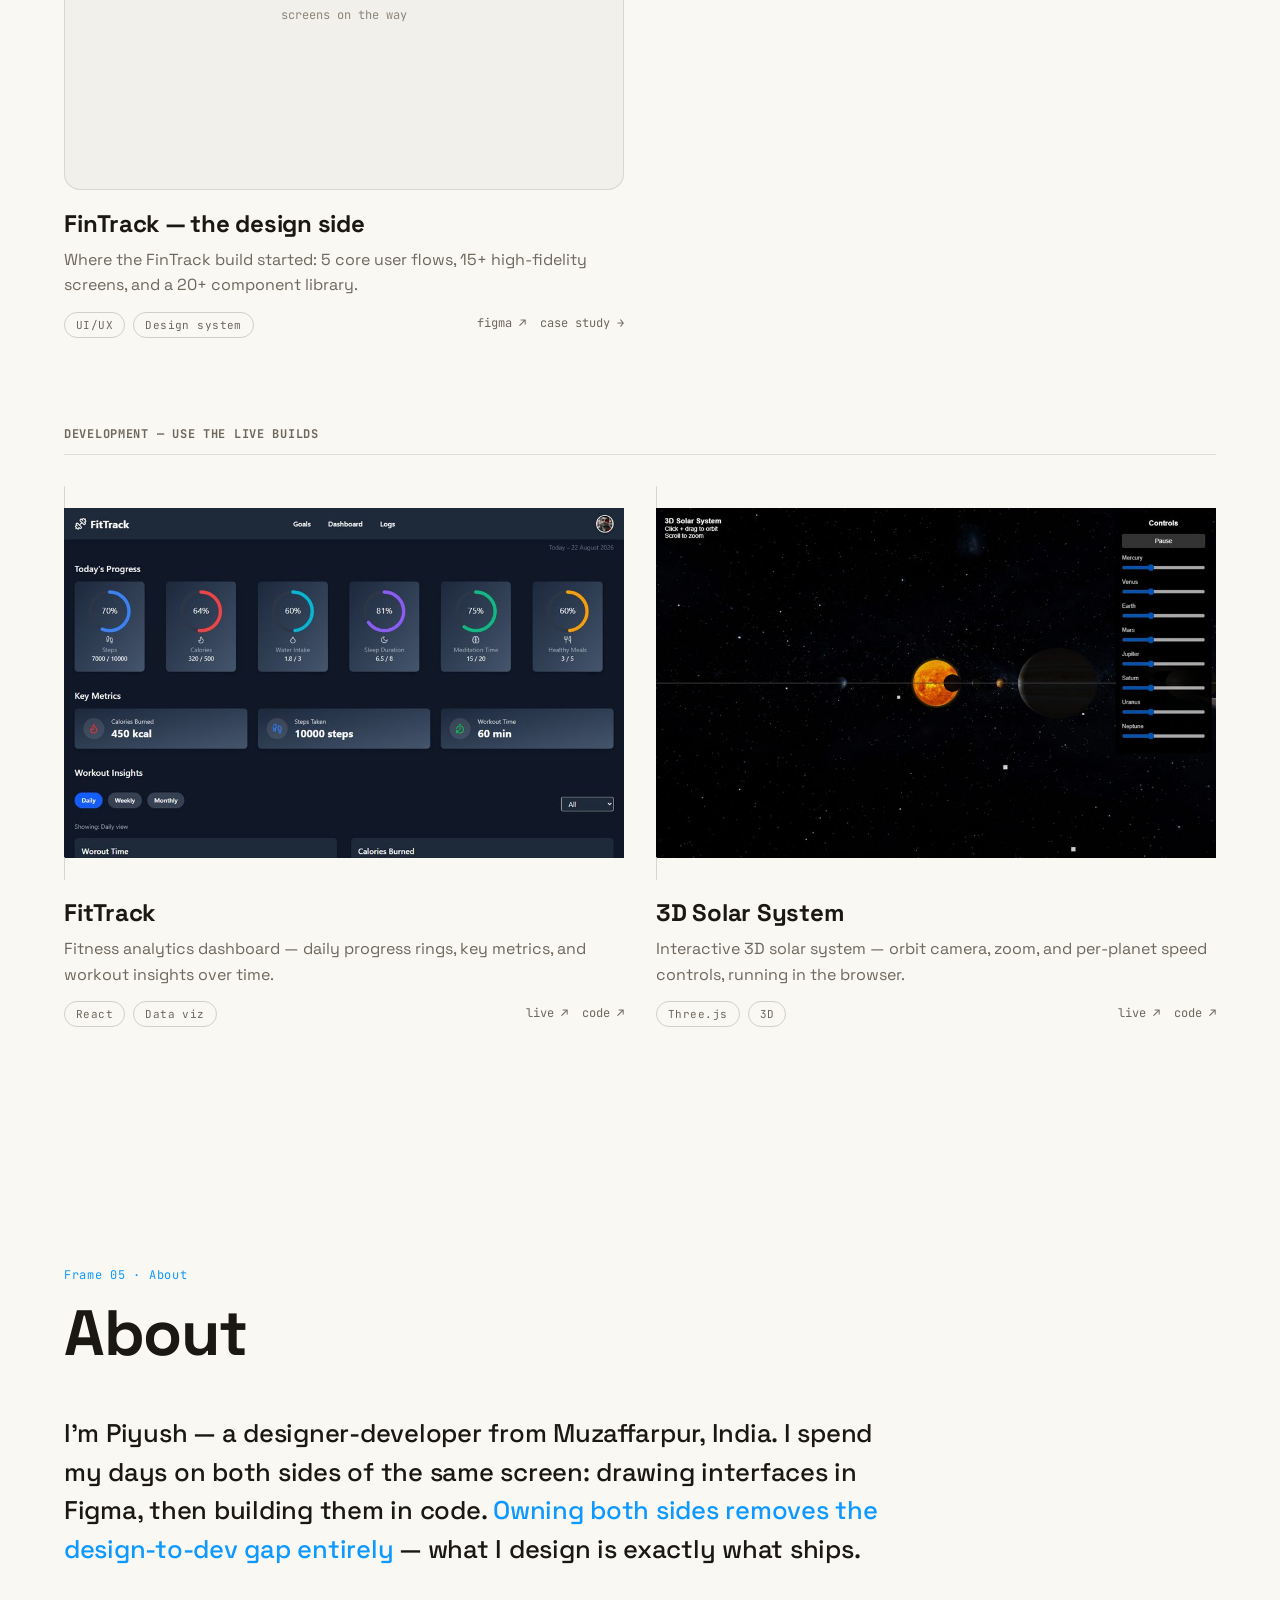
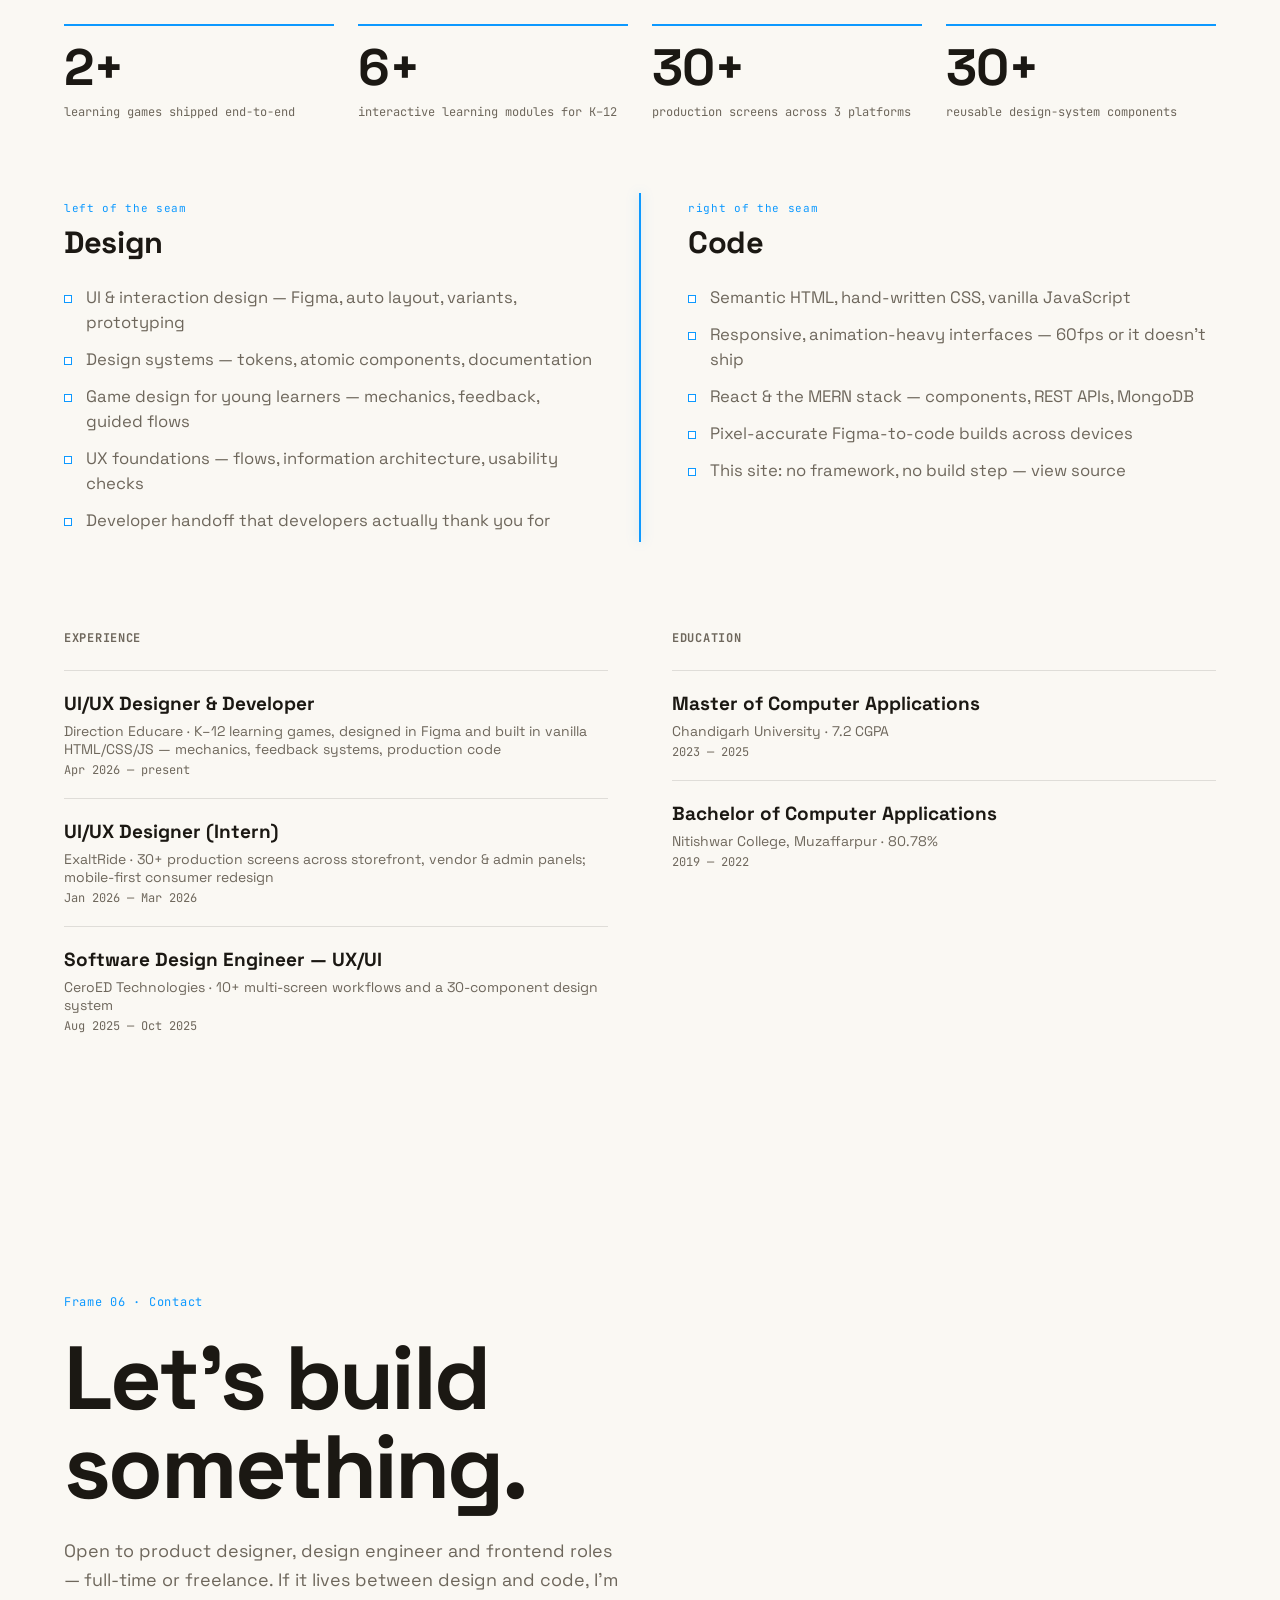
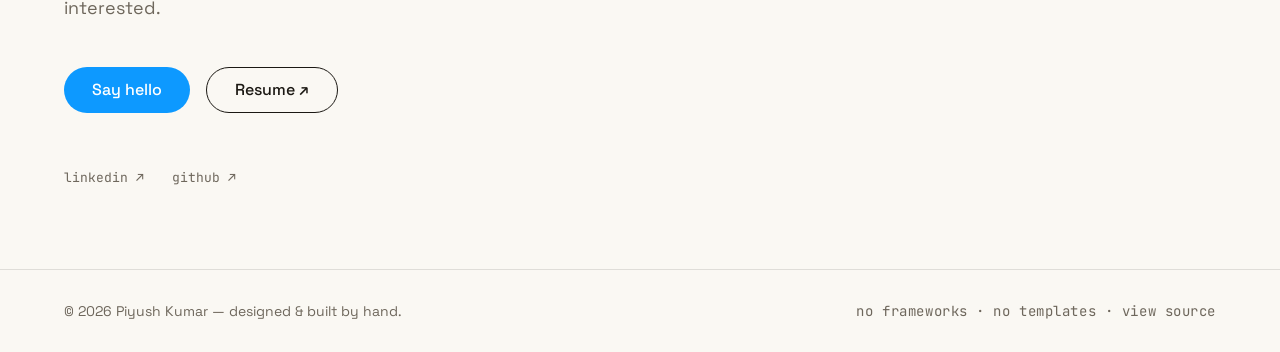
==== commit 4291f121: "Add initial styles for project cards and create game design specification for "The Invention Worksho" ====
--- a/index.html
+++ b/index.html
@@ -26,6 +26,7 @@
   <link rel="stylesheet" href="css/hero.css" />
   <link rel="stylesheet" href="css/work.css" />
   <link rel="stylesheet" href="css/playground.css" />
+  <link rel="stylesheet" href="css/projects.css" />
   <link rel="stylesheet" href="css/about.css" />
   <link rel="stylesheet" href="css/contact.css" />
 </head>
@@ -47,6 +48,7 @@
         <nav class="nav__links">
           <a href="#work">Work</a>
           <a href="#playground">Playground</a>
+          <a href="#projects">Projects</a>
           <a href="#about">About</a>
           <a href="#contact">Contact</a>
         </nav>
@@ -79,6 +81,7 @@
         <nav class="nav__links">
           <a href="#">Work</a>
           <a href="#">Playground</a>
+          <a href="#">Projects</a>
           <a href="#">About</a>
           <a href="#">Contact</a>
         </nav>
@@ -214,11 +217,6 @@
       <div class="work__more" data-reveal>
         <h3 class="work__more-heading">Also explored</h3>
         <p class="work__more-item">
-          <a href="https://www.figma.com/design/caz72Q9IaJObwbHk8xsn9q/Frenley-Assignment"
-             target="_blank" rel="noopener"><strong>Spark</strong> — premium dating experience:
-          freemium subscription flow + core social screens (Figma ↗)</a>
-        </p>
-        <p class="work__more-item">
           <strong>WealthUp</strong> — gamified investing for first-time investors:
           learn-to-earn onboarding, progressive disclosure, copy-trading — ask me about it
         </p>
@@ -241,16 +239,20 @@
       </p>
 
       <div class="playground__grid">
-        <div class="pg-tile pg-tile--game" data-reveal>
-          <span class="pg-tile__label">playground / demo-game.html</span>
-          <span class="pg-tile__badge">in production</span>
-          <div class="pg-play">▶</div>
-          <h3 class="pg-tile__title">An original learning game — playable here soon</h3>
-          <p class="pg-tile__note">
-            A small educational game for kids, built from scratch for this
-            portfolio — every mechanic, sprite and line of code my own.
-          </p>
-        </div>
+        <a class="pg-tile pg-tile--game" href="https://tray-trouble.vercel.app"
+           target="_blank" rel="noopener" data-reveal
+           aria-label="Play Tray Trouble — a learning game for kids">
+          <span class="pg-tile__label">playground / tray-trouble</span>
+          <span class="pg-tile__badge">live · tap to play</span>
+          <span class="pg-game__caption">
+            <span class="pg-tile__title">Tray Trouble</span>
+            <span class="pg-tile__note">
+              A complete learning game for kids — mechanics, feedback systems,
+              audio, art and code. One of my shipped games, reskinned with a new
+              character and shared with permission.
+            </span>
+          </span>
+        </a>
 
         <div class="pg-tile pg-tile--confetti" data-reveal="1">
           <span class="pg-tile__label">playground / confetti.js</span>
@@ -270,12 +272,134 @@
   </section>
 
   <!-- ============================================================
+       PROJECTS — personal side projects, image-led cards
+       (case-study-worthy work lives in #work; this is the shelf)
+       ============================================================ -->
+  <section class="section projects" id="projects">
+    <div class="section__inner">
+      <p class="section__label" data-reveal>Frame 04 · Projects</p>
+      <h2 class="section__title" data-reveal="1">Projects</h2>
+      <p class="section__intro" data-reveal="2">
+        Side projects from both sides of the seam — design explorations you
+        can open in Figma, and builds you can use live.
+      </p>
+
+      <h3 class="projects__group-heading" data-reveal>Design — open the Figma files</h3>
+      <div class="projects__grid">
+        <div class="project-card" data-reveal>
+          <a class="project-card__main" href="https://www.figma.com/design/1xwe7i1PNH2SHGjevreEBk/Pocket_Plan?node-id=67-2368" target="_blank" rel="noopener">
+            <span class="project-card__shot project-card__shot--pending">
+              <span>screens on the way</span>
+            </span>
+            <span class="project-card__title">Pocket Plan</span>
+            <span class="project-card__desc">
+              Mobile app concept — complete end-to-end UI designed in Figma.
+            </span>
+          </a>
+          <div class="project-card__meta">
+            <span class="work-tag">UI/UX</span>
+            <span class="work-tag">Mobile</span>
+            <span class="project-card__links">
+              <a href="https://www.figma.com/design/1xwe7i1PNH2SHGjevreEBk/Pocket_Plan?node-id=67-2368" target="_blank" rel="noopener">figma ↗</a>
+            </span>
+          </div>
+        </div>
+
+        <div class="project-card" data-reveal="1">
+          <a class="project-card__main" href="https://www.figma.com/design/caz72Q9IaJObwbHk8xsn9q/Frenley-Dating-App" target="_blank" rel="noopener">
+            <span class="project-card__shot project-card__shot--pending">
+              <span>screens on the way</span>
+            </span>
+            <span class="project-card__title">Frenley — Dating App</span>
+            <span class="project-card__desc">
+              Premium dating experience — freemium-to-paid subscription flow,
+              onboarding, discovery and profile screens on one design system.
+            </span>
+          </a>
+          <div class="project-card__meta">
+            <span class="work-tag">UI/UX</span>
+            <span class="work-tag">Mobile</span>
+            <span class="project-card__links">
+              <a href="https://www.figma.com/design/caz72Q9IaJObwbHk8xsn9q/Frenley-Dating-App" target="_blank" rel="noopener">figma ↗</a>
+            </span>
+          </div>
+        </div>
+
+        <div class="project-card" data-reveal>
+          <a class="project-card__main" href="https://www.figma.com/design/kr1OZVLrmAlG4oQtK6D4wj/FinTrack?node-id=175-2564" target="_blank" rel="noopener">
+            <span class="project-card__shot project-card__shot--pending">
+              <span>screens on the way</span>
+            </span>
+            <span class="project-card__title">FinTrack — the design side</span>
+            <span class="project-card__desc">
+              Where the FinTrack build started: 5 core user flows, 15+
+              high-fidelity screens, and a 20+ component library.
+            </span>
+          </a>
+          <div class="project-card__meta">
+            <span class="work-tag">UI/UX</span>
+            <span class="work-tag">Design system</span>
+            <span class="project-card__links">
+              <a href="https://www.figma.com/design/kr1OZVLrmAlG4oQtK6D4wj/FinTrack?node-id=175-2564" target="_blank" rel="noopener">figma ↗</a>
+              <a href="work/fintrack.html">case study →</a>
+            </span>
+          </div>
+        </div>
+      </div>
+
+      <h3 class="projects__group-heading projects__group-heading--dev" data-reveal>Development — use the live builds</h3>
+      <div class="projects__grid">
+        <div class="project-card" data-reveal>
+          <a class="project-card__main" href="https://fittrack-dashboard.vercel.app" target="_blank" rel="noopener">
+            <span class="project-card__shot">
+              <img src="assets/projects/pj-fittrack.jpg" alt="FitTrack — dark fitness dashboard with progress rings and workout insights" loading="lazy" />
+            </span>
+            <span class="project-card__title">FitTrack</span>
+            <span class="project-card__desc">
+              Fitness analytics dashboard — daily progress rings, key metrics,
+              and workout insights over time.
+            </span>
+          </a>
+          <div class="project-card__meta">
+            <span class="work-tag">React</span>
+            <span class="work-tag">Data viz</span>
+            <span class="project-card__links">
+              <a href="https://fittrack-dashboard.vercel.app" target="_blank" rel="noopener">live ↗</a>
+              <a href="https://github.com/CodeWithPiyush0/fittrack-dashboard" target="_blank" rel="noopener">code ↗</a>
+            </span>
+          </div>
+        </div>
+
+        <div class="project-card" data-reveal="1">
+          <a class="project-card__main" href="https://solar-system-3d-wheat.vercel.app" target="_blank" rel="noopener">
+            <span class="project-card__shot">
+              <img src="assets/projects/pj-solar.jpg" alt="Interactive 3D solar system with orbit controls and per-planet speed sliders" loading="lazy" />
+            </span>
+            <span class="project-card__title">3D Solar System</span>
+            <span class="project-card__desc">
+              Interactive 3D solar system — orbit camera, zoom, and
+              per-planet speed controls, running in the browser.
+            </span>
+          </a>
+          <div class="project-card__meta">
+            <span class="work-tag">Three.js</span>
+            <span class="work-tag">3D</span>
+            <span class="project-card__links">
+              <a href="https://solar-system-3d-wheat.vercel.app" target="_blank" rel="noopener">live ↗</a>
+              <a href="https://github.com/CodeWithPiyush0/solar-system-3d" target="_blank" rel="noopener">code ↗</a>
+            </span>
+          </div>
+        </div>
+      </div>
+    </div>
+  </section>
+
+  <!-- ============================================================
        ABOUT — bio + the design/code split + history
-       ⚠️ dates & titles are UNCONFIRMED placeholders — see context.md §7
        ============================================================ -->
   <section class="section about" id="about">
     <div class="section__inner">
-      <p class="section__label" data-reveal>Frame 04 · About</p>
+      <p class="section__label" data-reveal>Frame 05 · About</p>
       <h2 class="section__title" data-reveal="1">About</h2>
 
       <p class="about__bio" data-reveal="2">
@@ -374,7 +498,7 @@
        ============================================================ -->
   <section class="section contact" id="contact">
     <div class="section__inner">
-      <p class="section__label" data-reveal>Frame 05 · Contact</p>
+      <p class="section__label" data-reveal>Frame 06 · Contact</p>
       <h2 class="contact__title" data-reveal="1">Let's build<br />something.</h2>
       <p class="contact__sub" data-reveal="2">
         Open to product designer, design engineer and frontend roles —
--- a/css/playground.css
+++ b/css/playground.css
@@ -52,26 +52,50 @@
   max-width: 440px;
 }
 
-/* -- big tile: the future demo game -- */
+/* -- big tile: Tray Trouble (live game, links out) -- */
 .pg-tile--game {
   grid-column: span 2;
-  background: var(--paper);
-  border: 1.5px dashed var(--accent);
+  background: #2a1608 url("../assets/tray-trouble.jpg") center / cover no-repeat;
+  border: none;
+  color: #fff;
+  transition: transform 0.2s ease, box-shadow 0.2s ease;
 }
 
-.pg-tile--game .pg-play {
-  width: 72px;
-  height: 72px;
-  border-radius: 50%;
+/* legibility veil behind the caption */
+.pg-tile--game::after {
+  content: "";
+  position: absolute;
+  inset: 0;
+  background: linear-gradient(180deg, transparent 40%, rgba(30, 14, 4, 0.88));
+  pointer-events: none;
+}
+
+.pg-tile--game:hover {
+  transform: translateY(-4px);
+  box-shadow: 0 14px 36px rgba(30, 14, 4, 0.35);
+}
+
+.pg-game__caption {
+  position: relative;
+  z-index: 1;
+}
+
+.pg-tile--game .pg-tile__title { color: #fff; display: block; }
+.pg-tile--game .pg-tile__note  { color: rgba(255, 255, 255, 0.82); display: block; }
+
+.pg-tile--game .pg-tile__label {
+  color: rgba(255, 255, 255, 0.9);
+  background: rgba(30, 14, 4, 0.55);
+  padding: 5px 10px;
+  border-radius: 6px;
+  z-index: 1;
+}
+
+.pg-tile--game .pg-tile__badge {
   background: var(--accent);
+  border: none;
   color: #fff;
-  font-size: 24px;
-  display: flex;
-  align-items: center;
-  justify-content: center;
-  padding-left: 5px; /* optical centering of ▶ */
-  margin-bottom: 24px;
-  box-shadow: 0 4px 16px rgba(13, 153, 255, 0.4);
+  z-index: 1;
 }
 
 .pg-tile__badge {
--- a/css/projects.css
+++ b/css/projects.css
@@ -0,0 +1,115 @@
+/* ============================================================
+   projects.css — Personal Projects (#projects)
+   Image-led cards for deployed side projects. Case-study-worthy
+   work lives in #work; this is the "I build a lot" shelf.
+   ============================================================ */
+
+.projects__group-heading {
+  font-family: var(--font-mono);
+  font-size: 12px;
+  letter-spacing: 0.06em;
+  text-transform: uppercase;
+  color: var(--muted);
+  margin-top: 64px;
+  padding-bottom: 12px;
+  border-bottom: 1px solid rgba(27, 24, 19, 0.12);
+}
+
+.projects__group-heading--dev { margin-top: 88px; }
+
+.projects__grid {
+  display: grid;
+  grid-template-columns: 1fr 1fr;
+  gap: 32px;
+  margin-top: 32px;
+}
+
+/* design cards awaiting exported screens */
+.project-card__shot--pending {
+  display: flex;
+  align-items: center;
+  justify-content: center;
+  background-color: var(--canvas);
+  background-image: radial-gradient(var(--canvas-dot) 1px, transparent 1px);
+  background-size: 24px 24px;
+  border-style: dashed;
+}
+
+.project-card__shot--pending span {
+  font-family: var(--font-mono);
+  font-size: 12px;
+  color: var(--wire-text);
+}
+
+.project-card__main { display: block; }
+.project-card__title,
+.project-card__desc { display: block; }
+
+.project-card__shot {
+  position: relative;
+  border-radius: 16px;
+  overflow: hidden;
+  border: 1px solid rgba(27, 24, 19, 0.12);
+  aspect-ratio: 16 / 10;
+  background: var(--canvas);
+}
+
+.project-card__shot img {
+  width: 100%;
+  height: 100%;
+  object-fit: cover;
+  object-position: top;
+  display: block;
+  transition: transform 0.35s ease;
+}
+
+.project-card__main:hover .project-card__shot img {
+  transform: scale(1.03);
+}
+
+.project-card__title {
+  font-size: clamp(19px, 2vw, 24px);
+  font-weight: 700;
+  letter-spacing: -0.01em;
+  margin-top: 18px;
+  transition: color 0.2s ease;
+}
+.project-card__main:hover .project-card__title { color: var(--accent); }
+
+.project-card__desc {
+  color: var(--muted);
+  font-size: clamp(14px, 1.3vw, 16px);
+  line-height: 1.6;
+  margin-top: 8px;
+}
+
+.project-card__meta {
+  display: flex;
+  flex-wrap: wrap;
+  align-items: center;
+  gap: 8px;
+  margin-top: 14px;
+}
+
+.project-card__links {
+  margin-left: auto;
+  font-family: var(--font-mono);
+  font-size: 12px;
+  display: flex;
+  gap: 14px;
+}
+
+.project-card__links a {
+  color: var(--muted);
+  border-bottom: 1px solid transparent;
+  padding-bottom: 2px;
+  transition: color 0.15s ease, border-color 0.15s ease;
+}
+.project-card__links a:hover {
+  color: var(--accent);
+  border-color: var(--accent);
+}
+
+@media (max-width: 800px) {
+  .projects__grid { grid-template-columns: 1fr; gap: 40px; }
+}
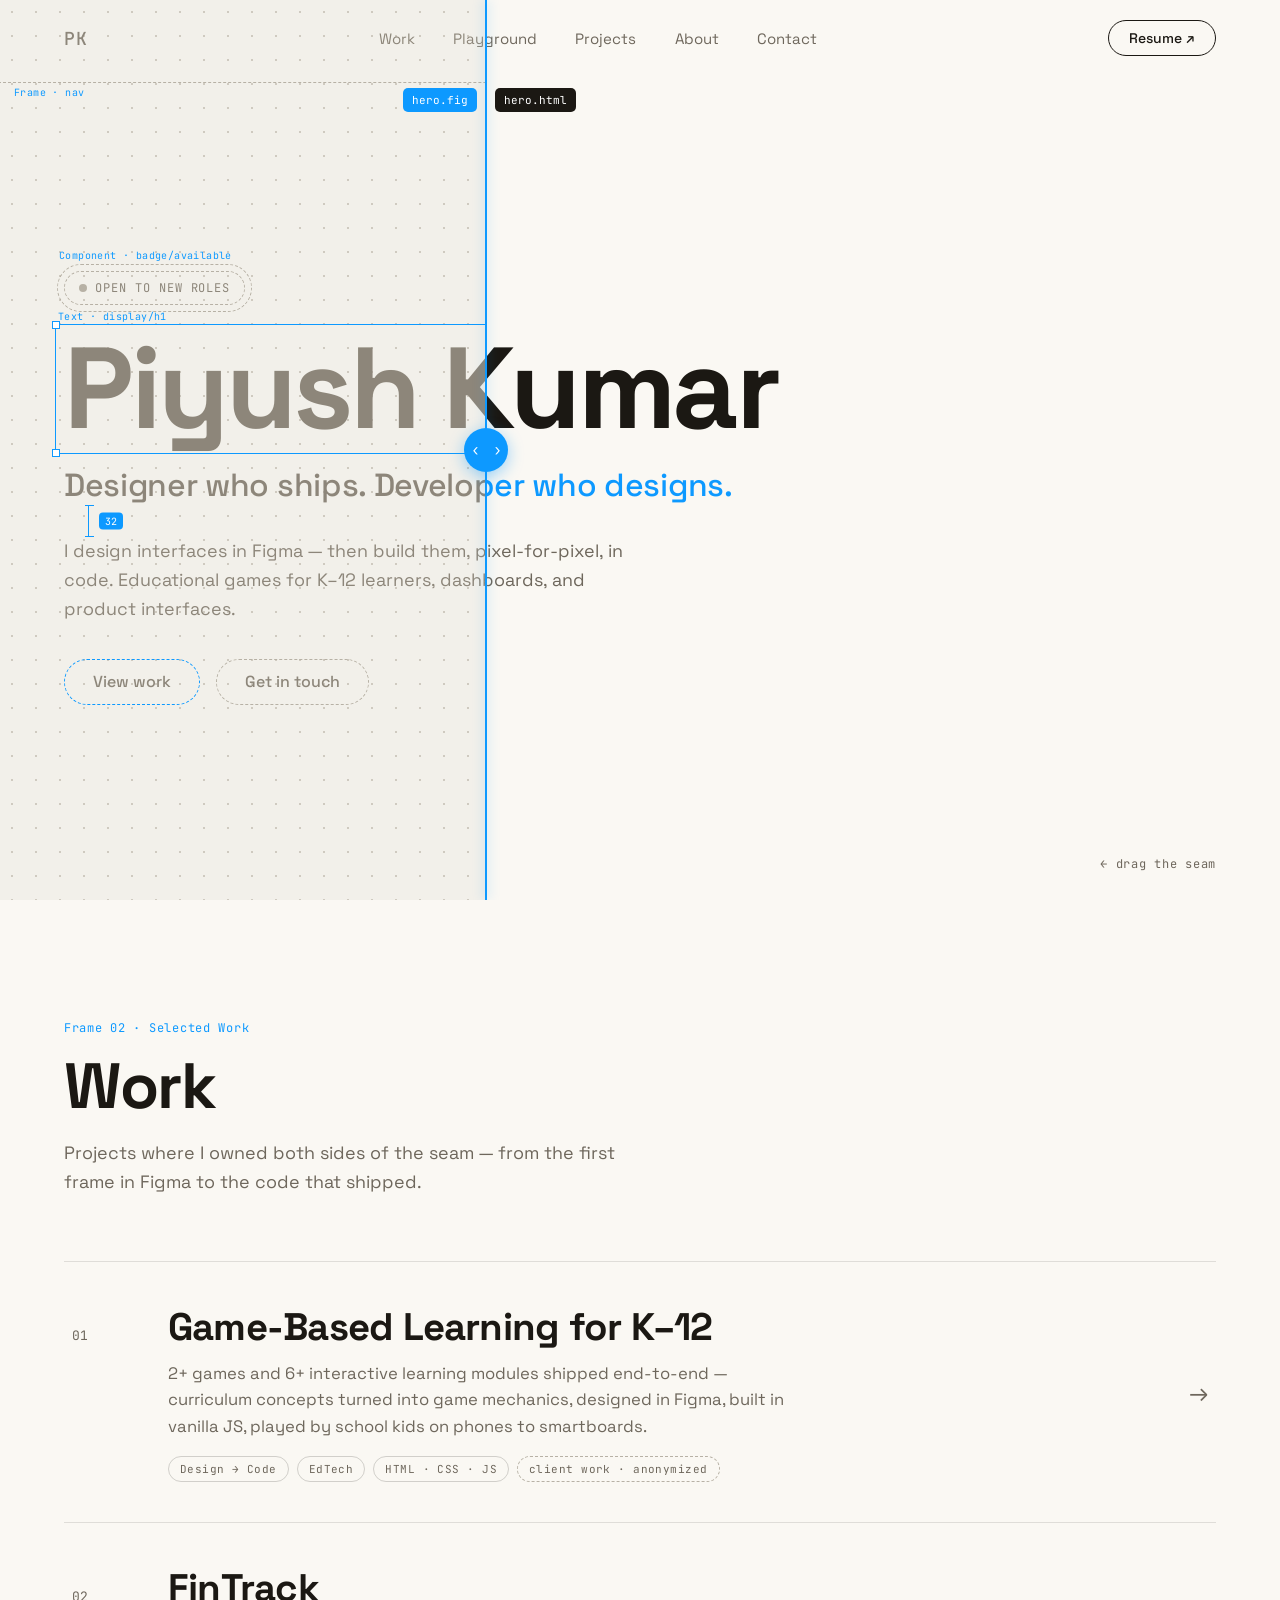
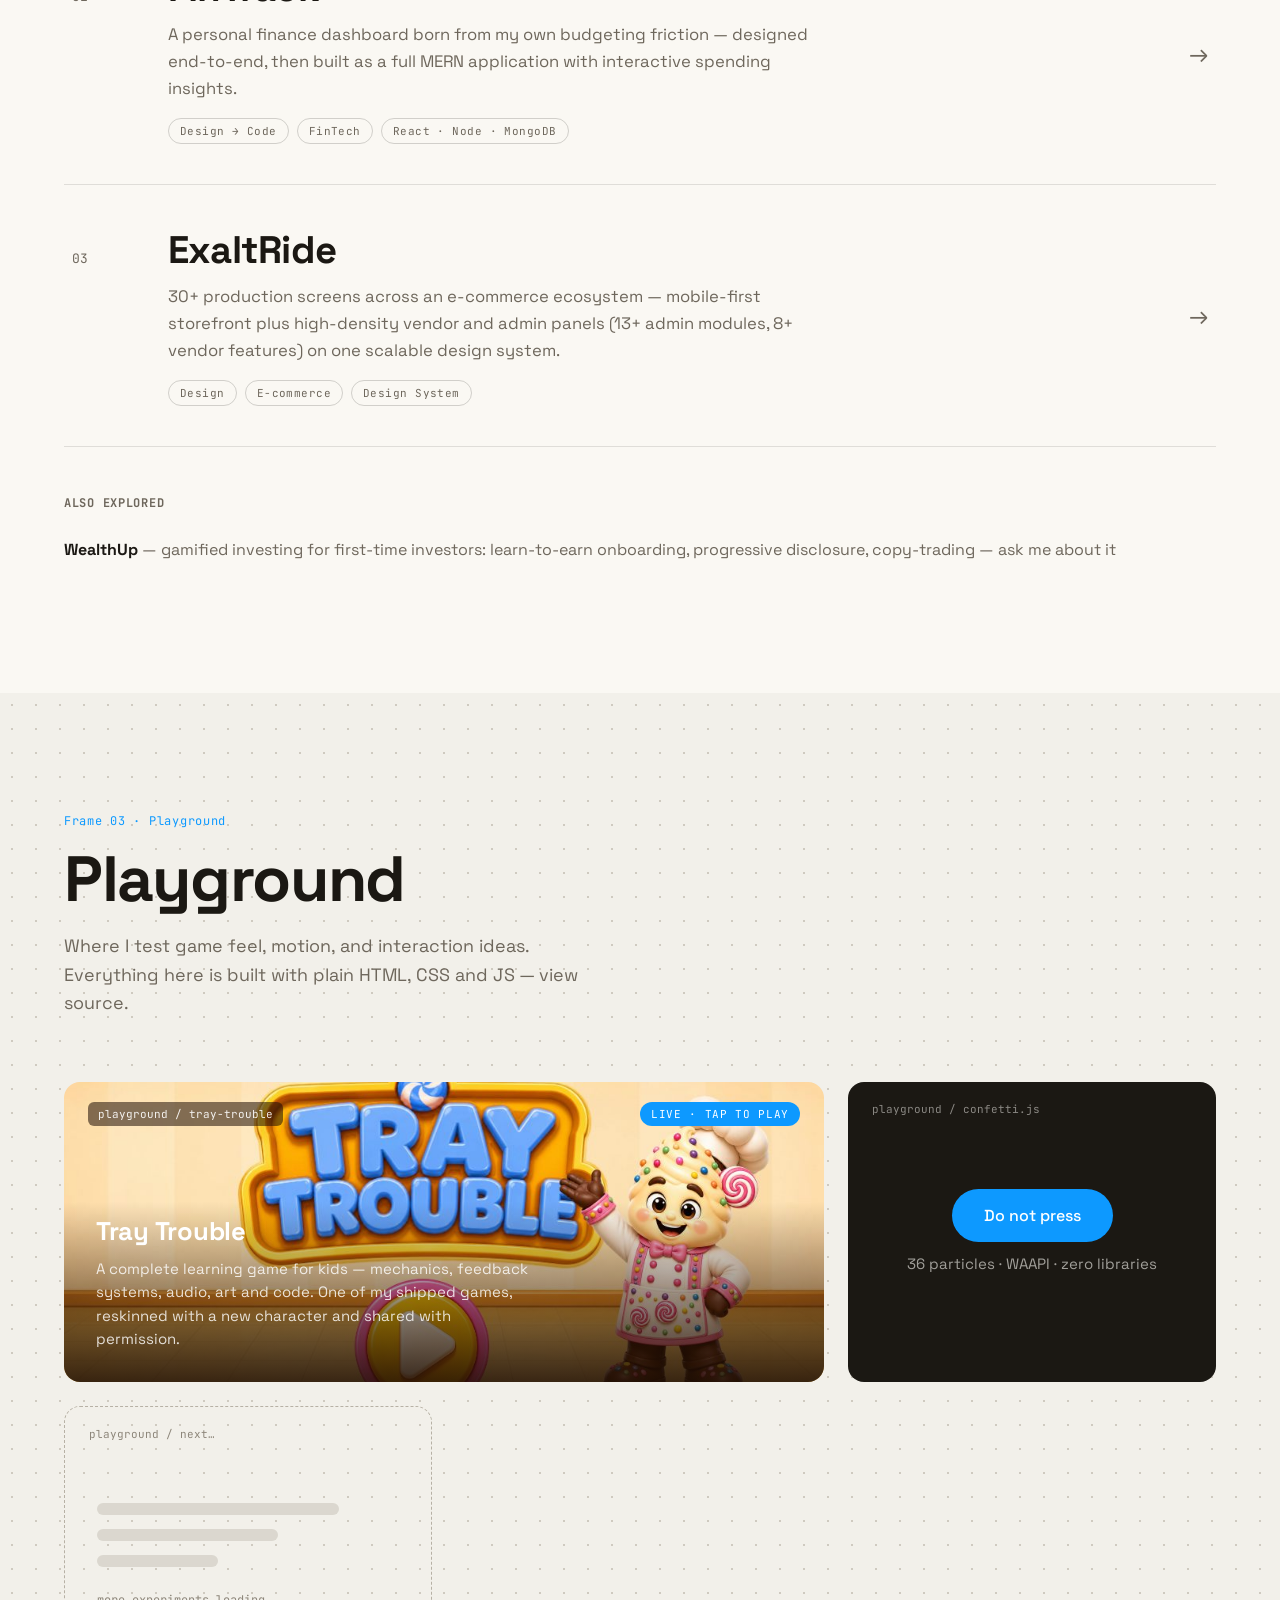
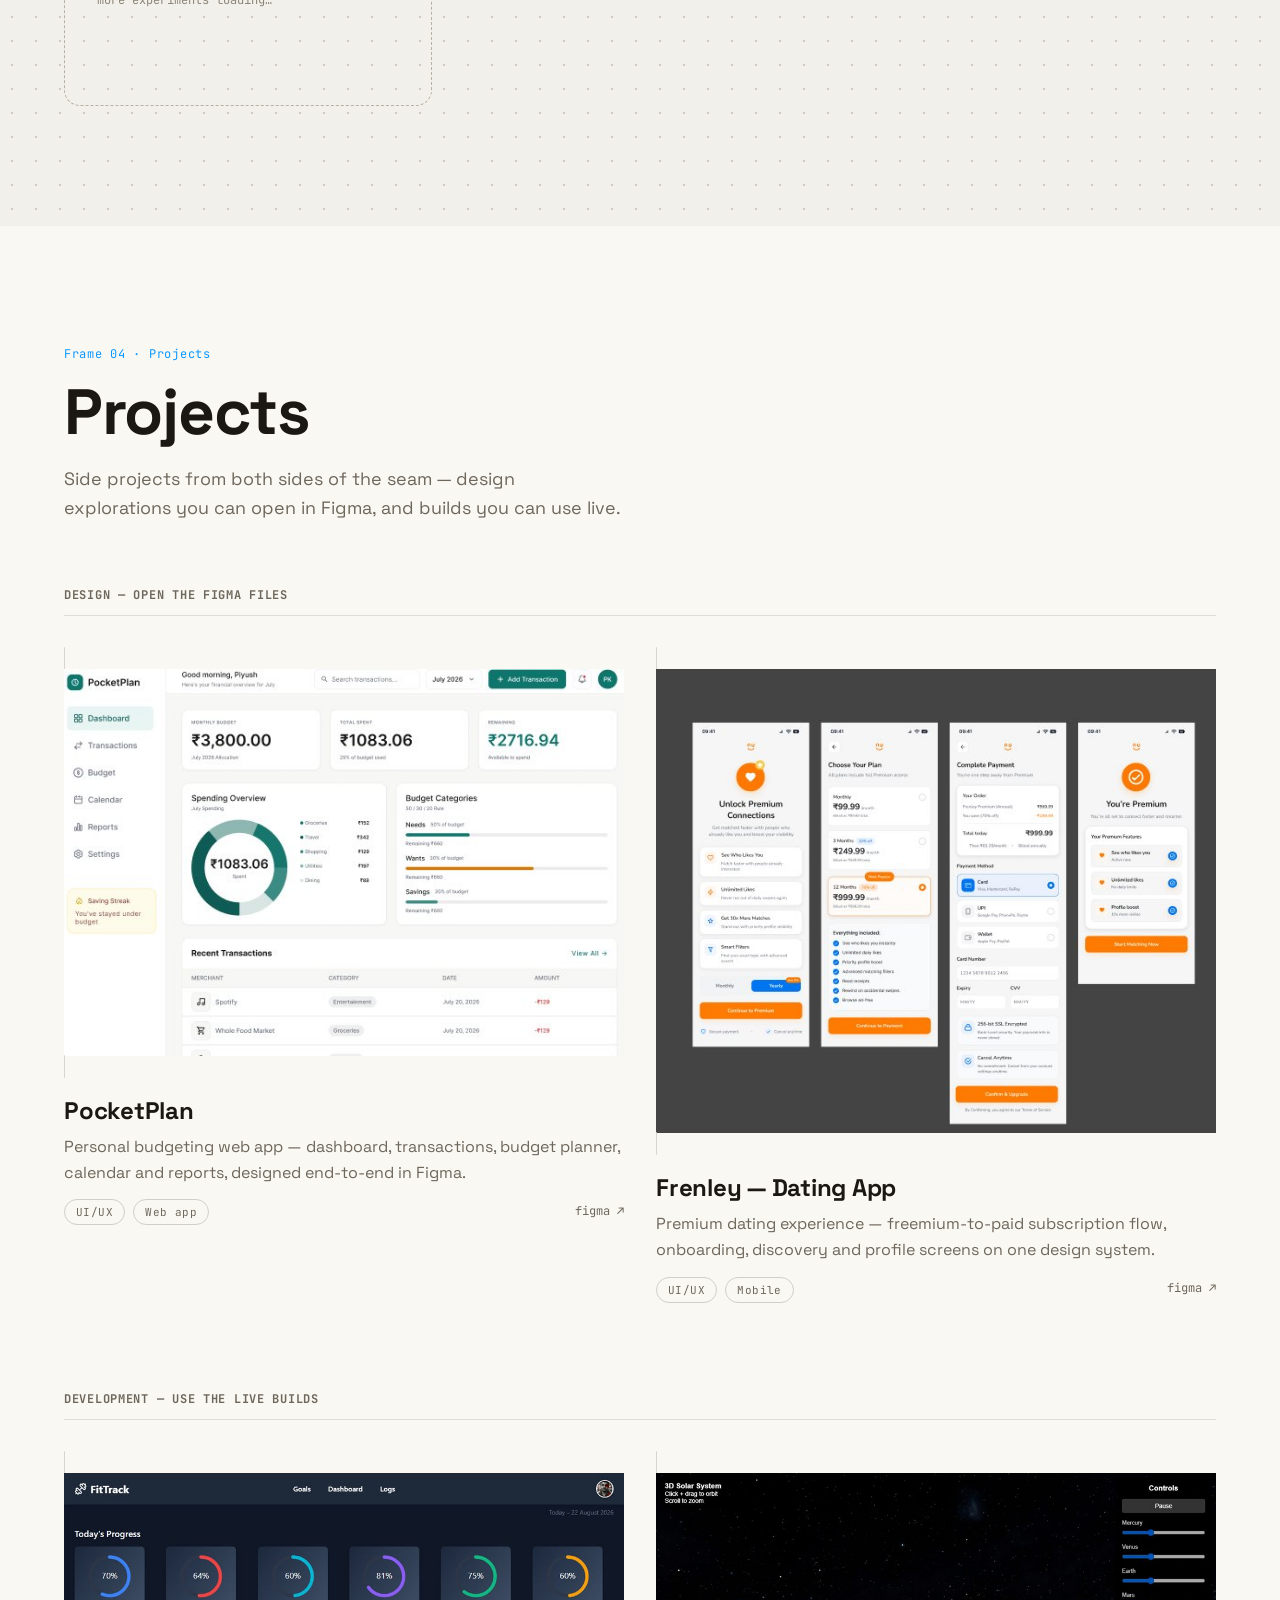
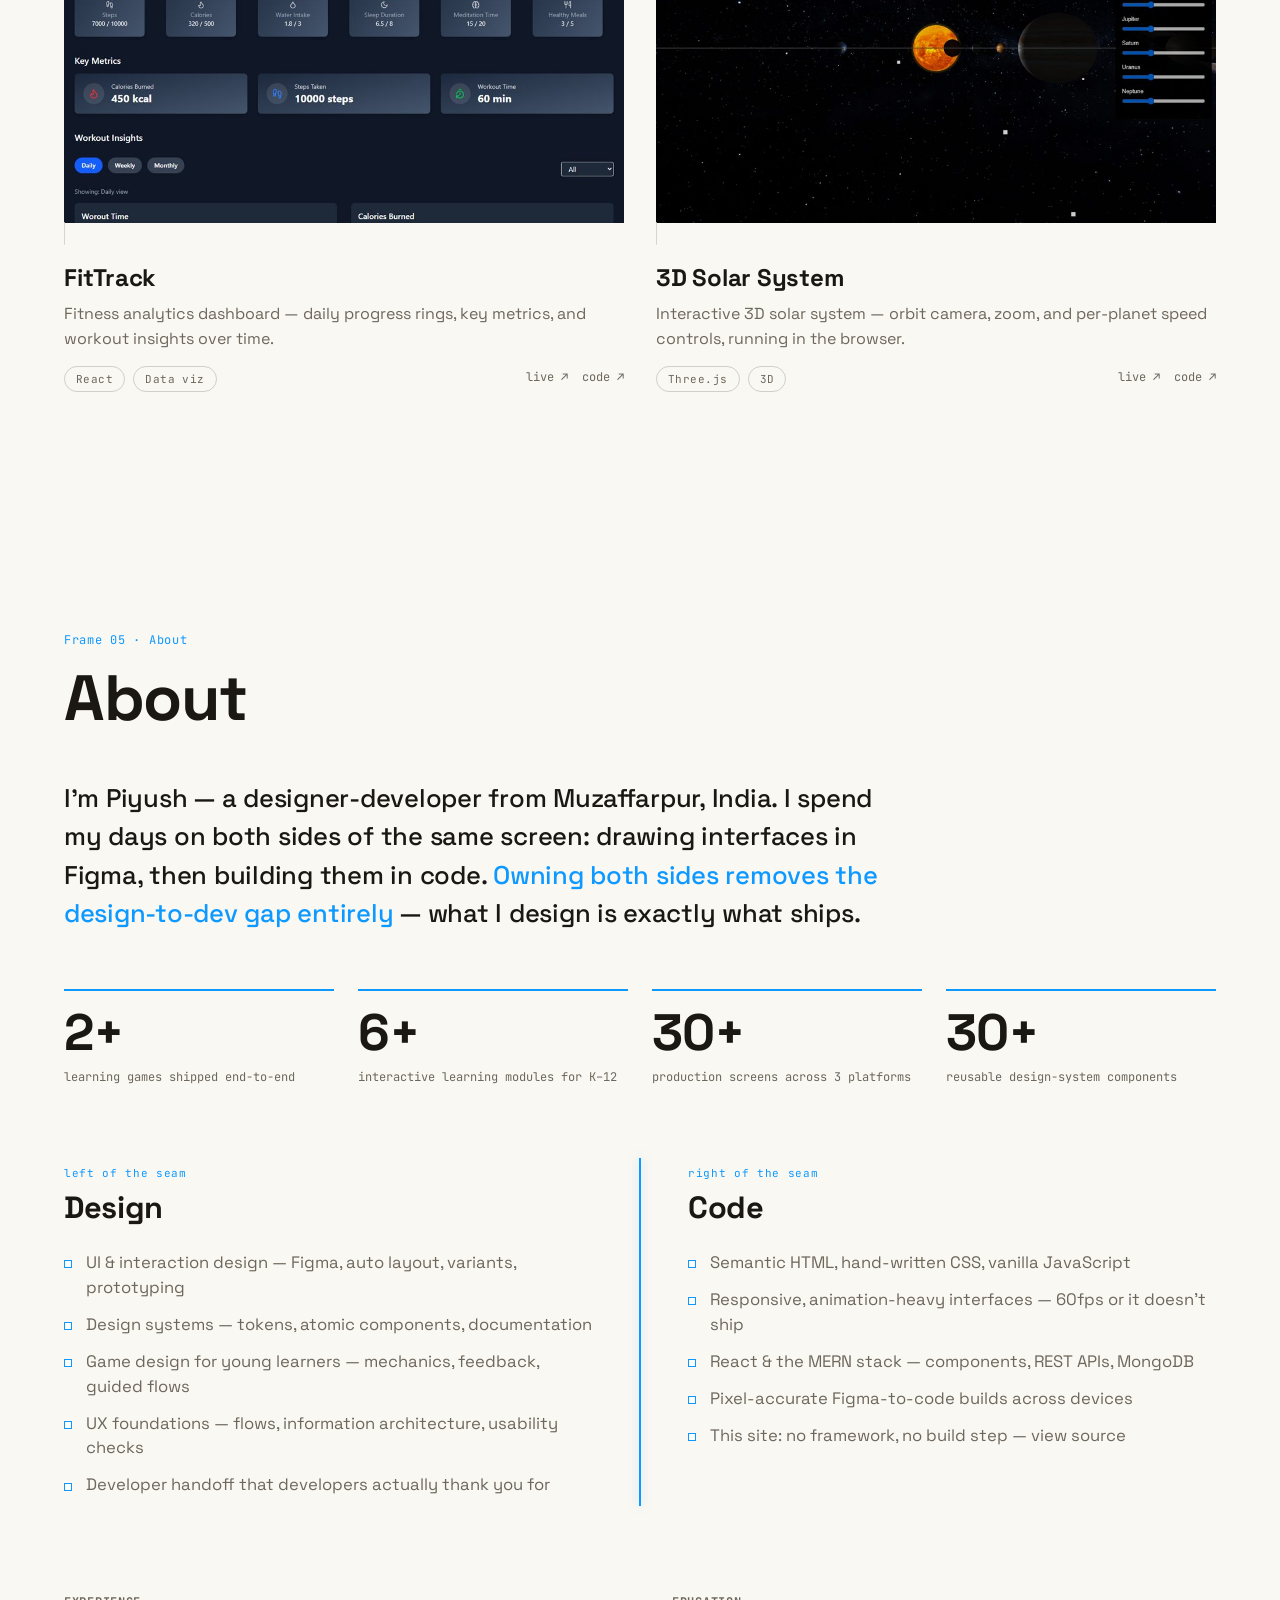
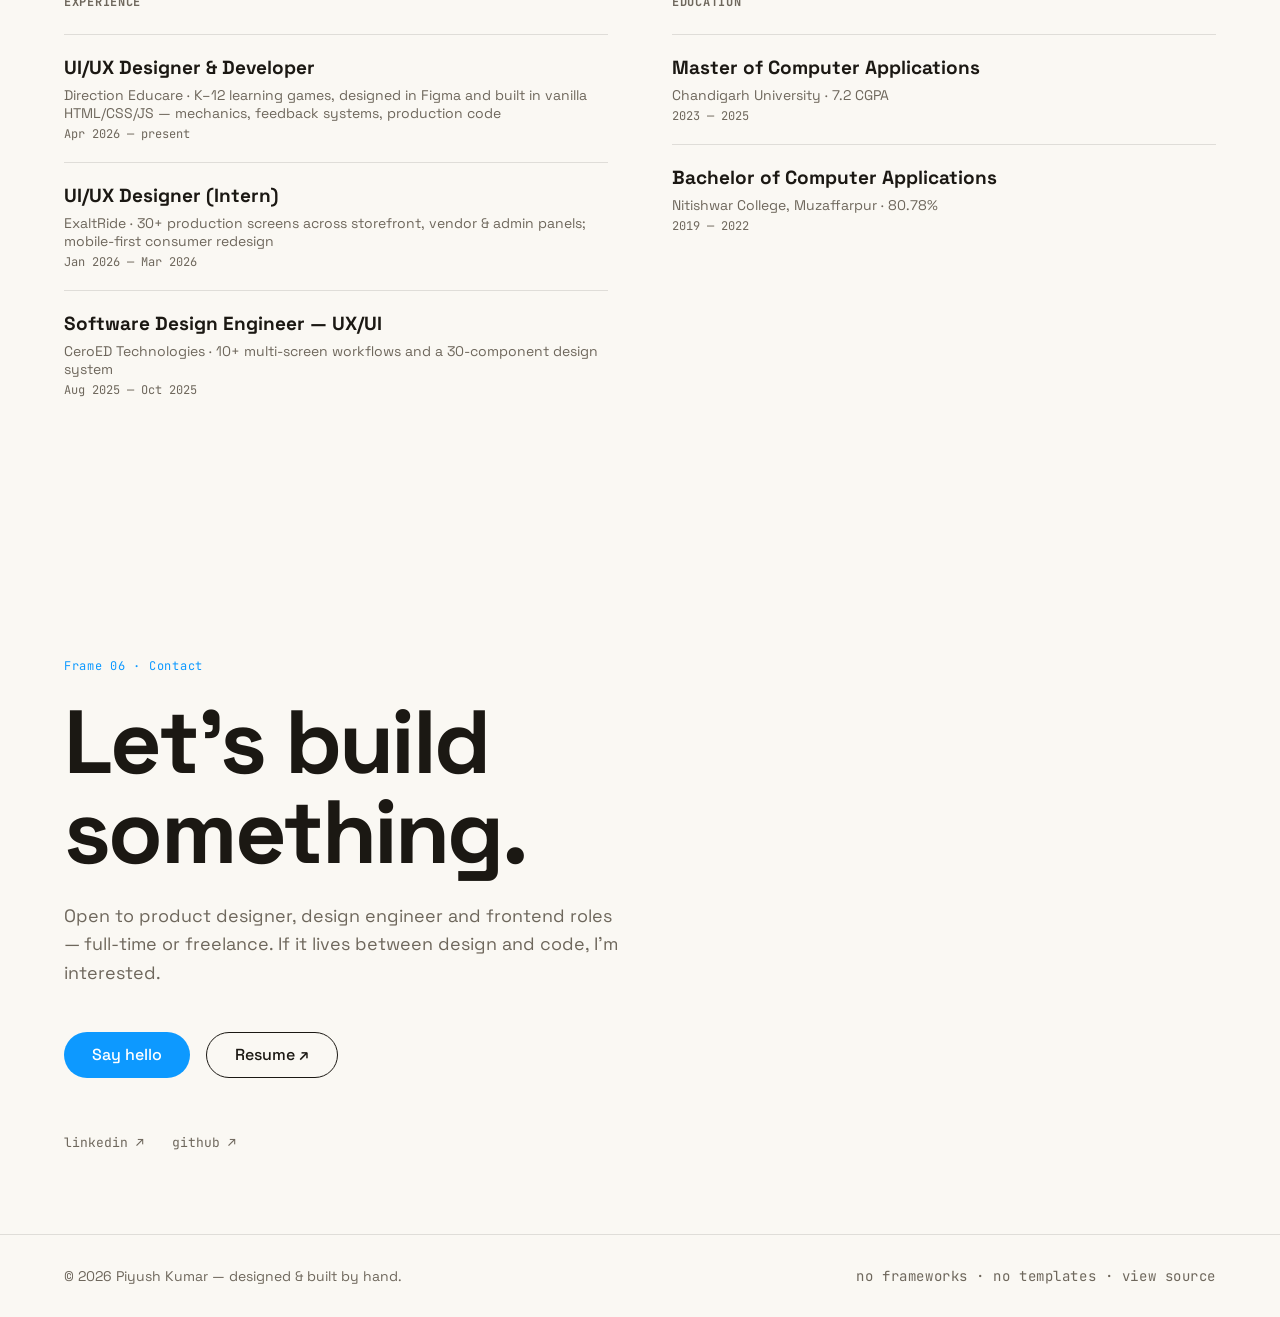
==== commit 1e5d765a: "added projects and images from the projects" ====
--- a/index.html
+++ b/index.html
@@ -195,23 +195,6 @@
           <span class="work-row__arrow">→</span>
         </a>
 
-        <a class="work-row" href="work/onebanc.html" data-reveal>
-          <span class="work-row__index">04</span>
-          <span>
-            <span class="work-row__title">OneBanc — Wealth Concierge</span>
-            <span class="work-row__desc">
-              Premium wealth-management experience for high-net-worth users —
-              a 1-week design sprint that produced 20+ reusable components and
-              a luxury visual language distinct from the neo-bank template.
-            </span>
-            <span class="work-row__tags">
-              <span class="work-tag">Design</span>
-              <span class="work-tag">FinTech</span>
-              <span class="work-tag">UX Challenge</span>
-            </span>
-          </span>
-          <span class="work-row__arrow">→</span>
-        </a>
       </div>
 
       <div class="work__more" data-reveal>
@@ -288,17 +271,18 @@
       <div class="projects__grid">
         <div class="project-card" data-reveal>
           <a class="project-card__main" href="https://www.figma.com/design/1xwe7i1PNH2SHGjevreEBk/Pocket_Plan?node-id=67-2368" target="_blank" rel="noopener">
-            <span class="project-card__shot project-card__shot--pending">
-              <span>screens on the way</span>
-            </span>
-            <span class="project-card__title">Pocket Plan</span>
+            <span class="project-card__shot">
+              <img src="assets/projects/pj-pocketplan.jpg" alt="PocketPlan dashboard — monthly budget, spending overview donut chart, and budget categories" loading="lazy" />
+            </span>
+            <span class="project-card__title">PocketPlan</span>
             <span class="project-card__desc">
-              Mobile app concept — complete end-to-end UI designed in Figma.
+              Personal budgeting web app — dashboard, transactions, budget
+              planner, calendar and reports, designed end-to-end in Figma.
             </span>
           </a>
           <div class="project-card__meta">
             <span class="work-tag">UI/UX</span>
-            <span class="work-tag">Mobile</span>
+            <span class="work-tag">Web app</span>
             <span class="project-card__links">
               <a href="https://www.figma.com/design/1xwe7i1PNH2SHGjevreEBk/Pocket_Plan?node-id=67-2368" target="_blank" rel="noopener">figma ↗</a>
             </span>
@@ -307,8 +291,8 @@
 
         <div class="project-card" data-reveal="1">
           <a class="project-card__main" href="https://www.figma.com/design/caz72Q9IaJObwbHk8xsn9q/Frenley-Dating-App" target="_blank" rel="noopener">
-            <span class="project-card__shot project-card__shot--pending">
-              <span>screens on the way</span>
+            <span class="project-card__shot">
+              <img src="assets/projects/pj-frenley.jpg" alt="Frenley premium flow — unlock premium, plan selection, payment, and success screens" loading="lazy" />
             </span>
             <span class="project-card__title">Frenley — Dating App</span>
             <span class="project-card__desc">
@@ -325,26 +309,6 @@
           </div>
         </div>
 
-        <div class="project-card" data-reveal>
-          <a class="project-card__main" href="https://www.figma.com/design/kr1OZVLrmAlG4oQtK6D4wj/FinTrack?node-id=175-2564" target="_blank" rel="noopener">
-            <span class="project-card__shot project-card__shot--pending">
-              <span>screens on the way</span>
-            </span>
-            <span class="project-card__title">FinTrack — the design side</span>
-            <span class="project-card__desc">
-              Where the FinTrack build started: 5 core user flows, 15+
-              high-fidelity screens, and a 20+ component library.
-            </span>
-          </a>
-          <div class="project-card__meta">
-            <span class="work-tag">UI/UX</span>
-            <span class="work-tag">Design system</span>
-            <span class="project-card__links">
-              <a href="https://www.figma.com/design/kr1OZVLrmAlG4oQtK6D4wj/FinTrack?node-id=175-2564" target="_blank" rel="noopener">figma ↗</a>
-              <a href="work/fintrack.html">case study →</a>
-            </span>
-          </div>
-        </div>
       </div>
 
       <h3 class="projects__group-heading projects__group-heading--dev" data-reveal>Development — use the live builds</h3>
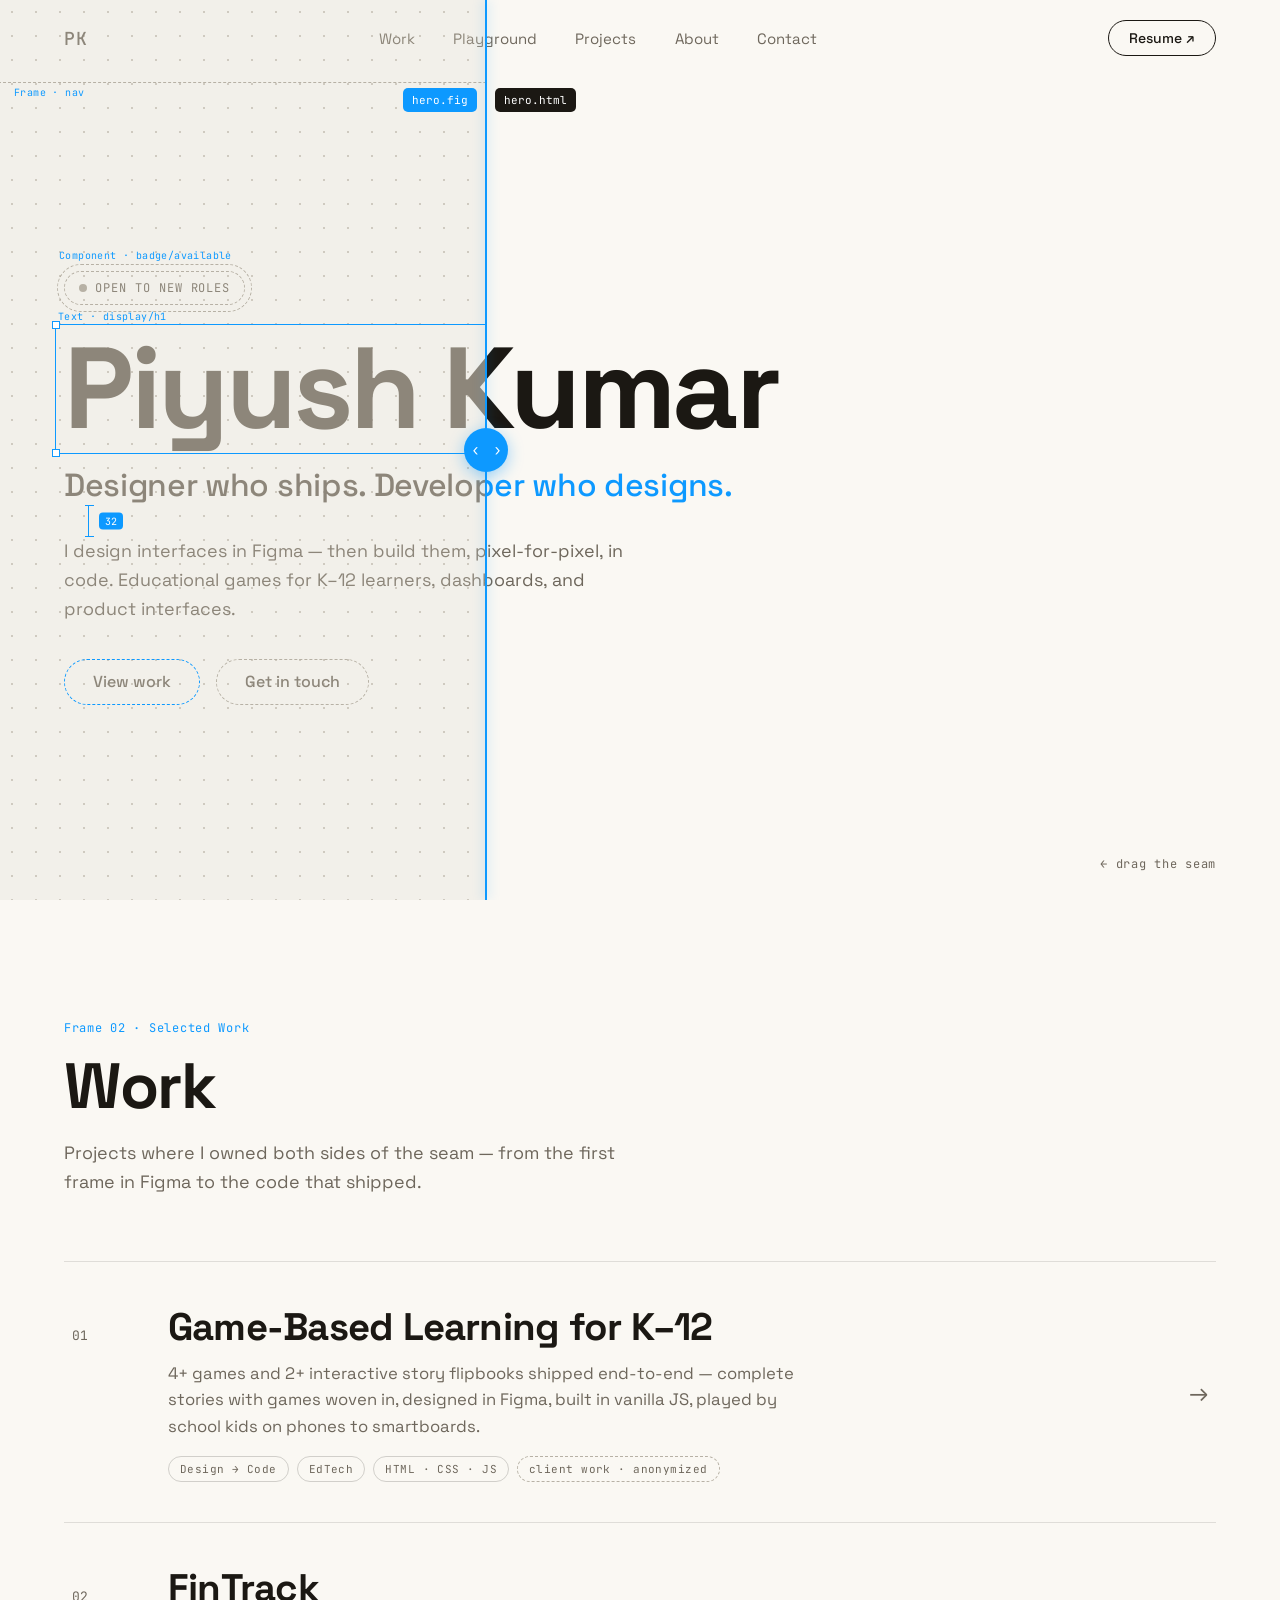
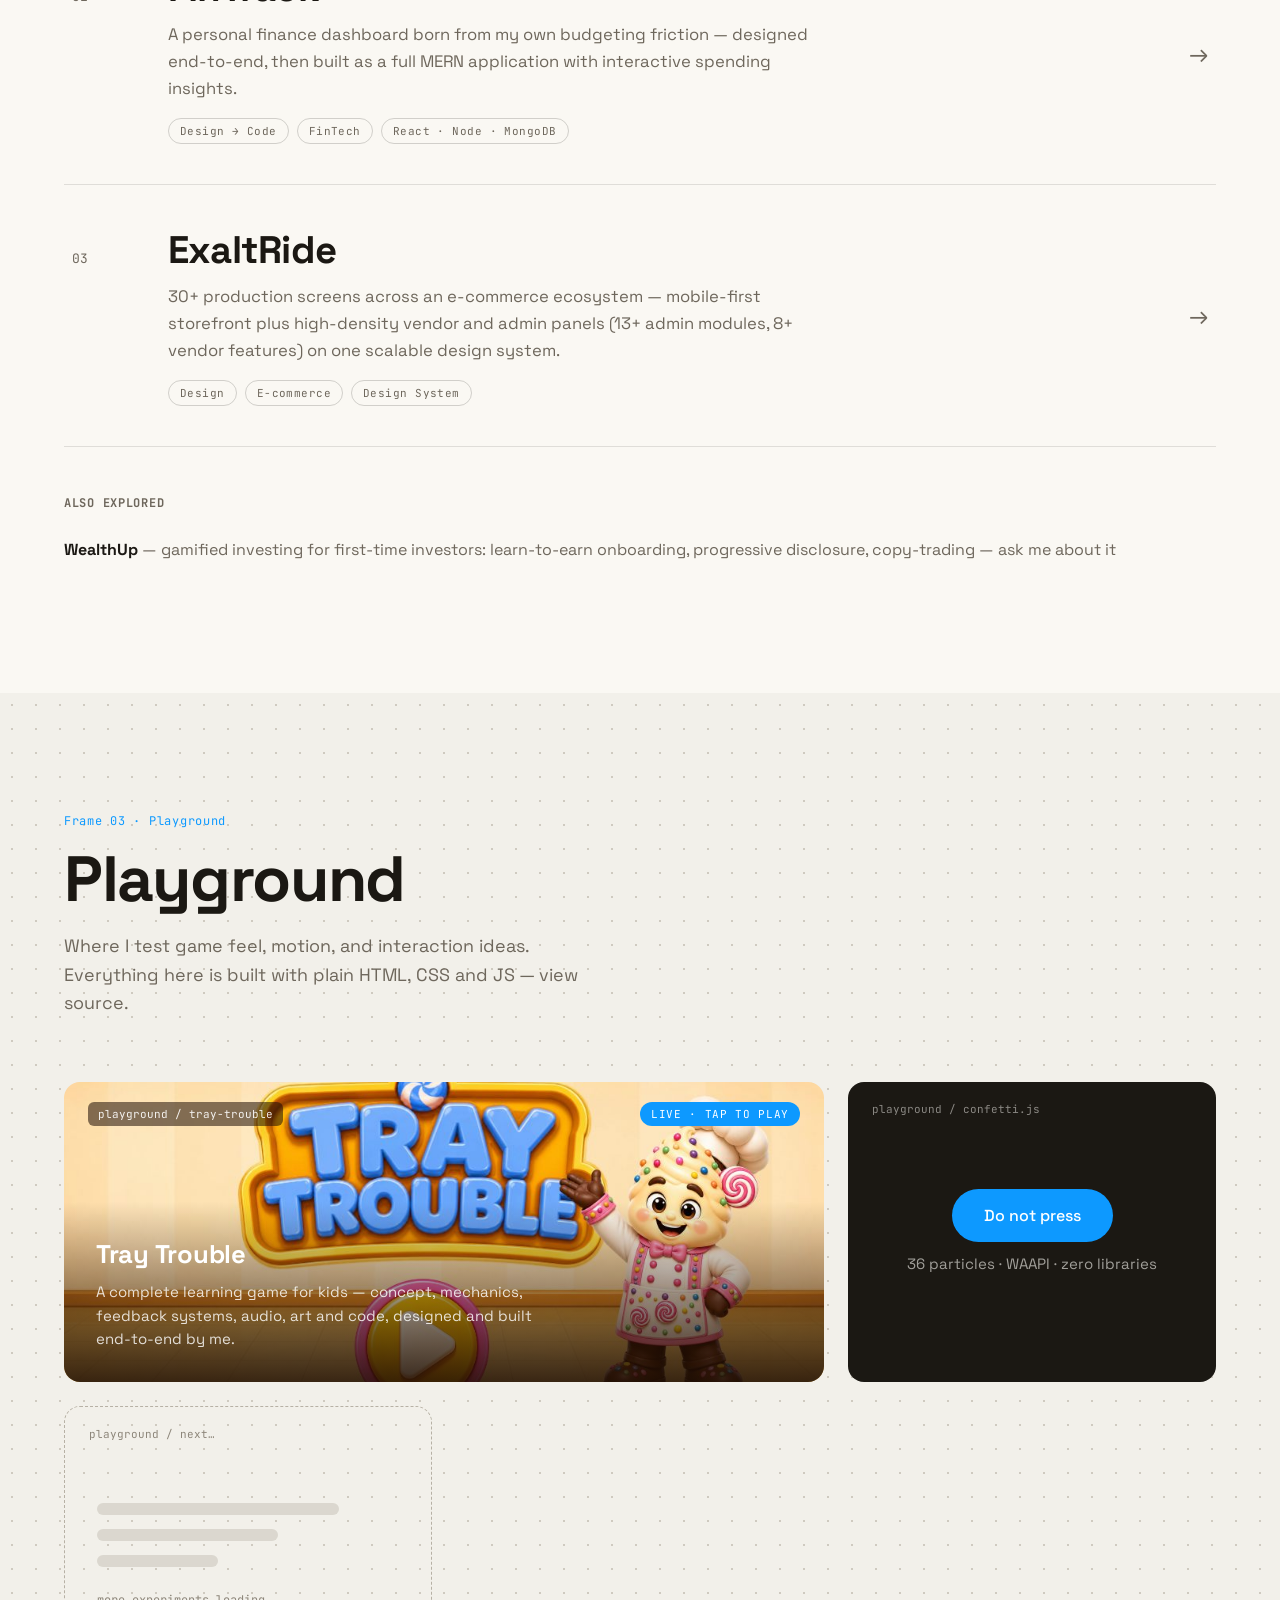
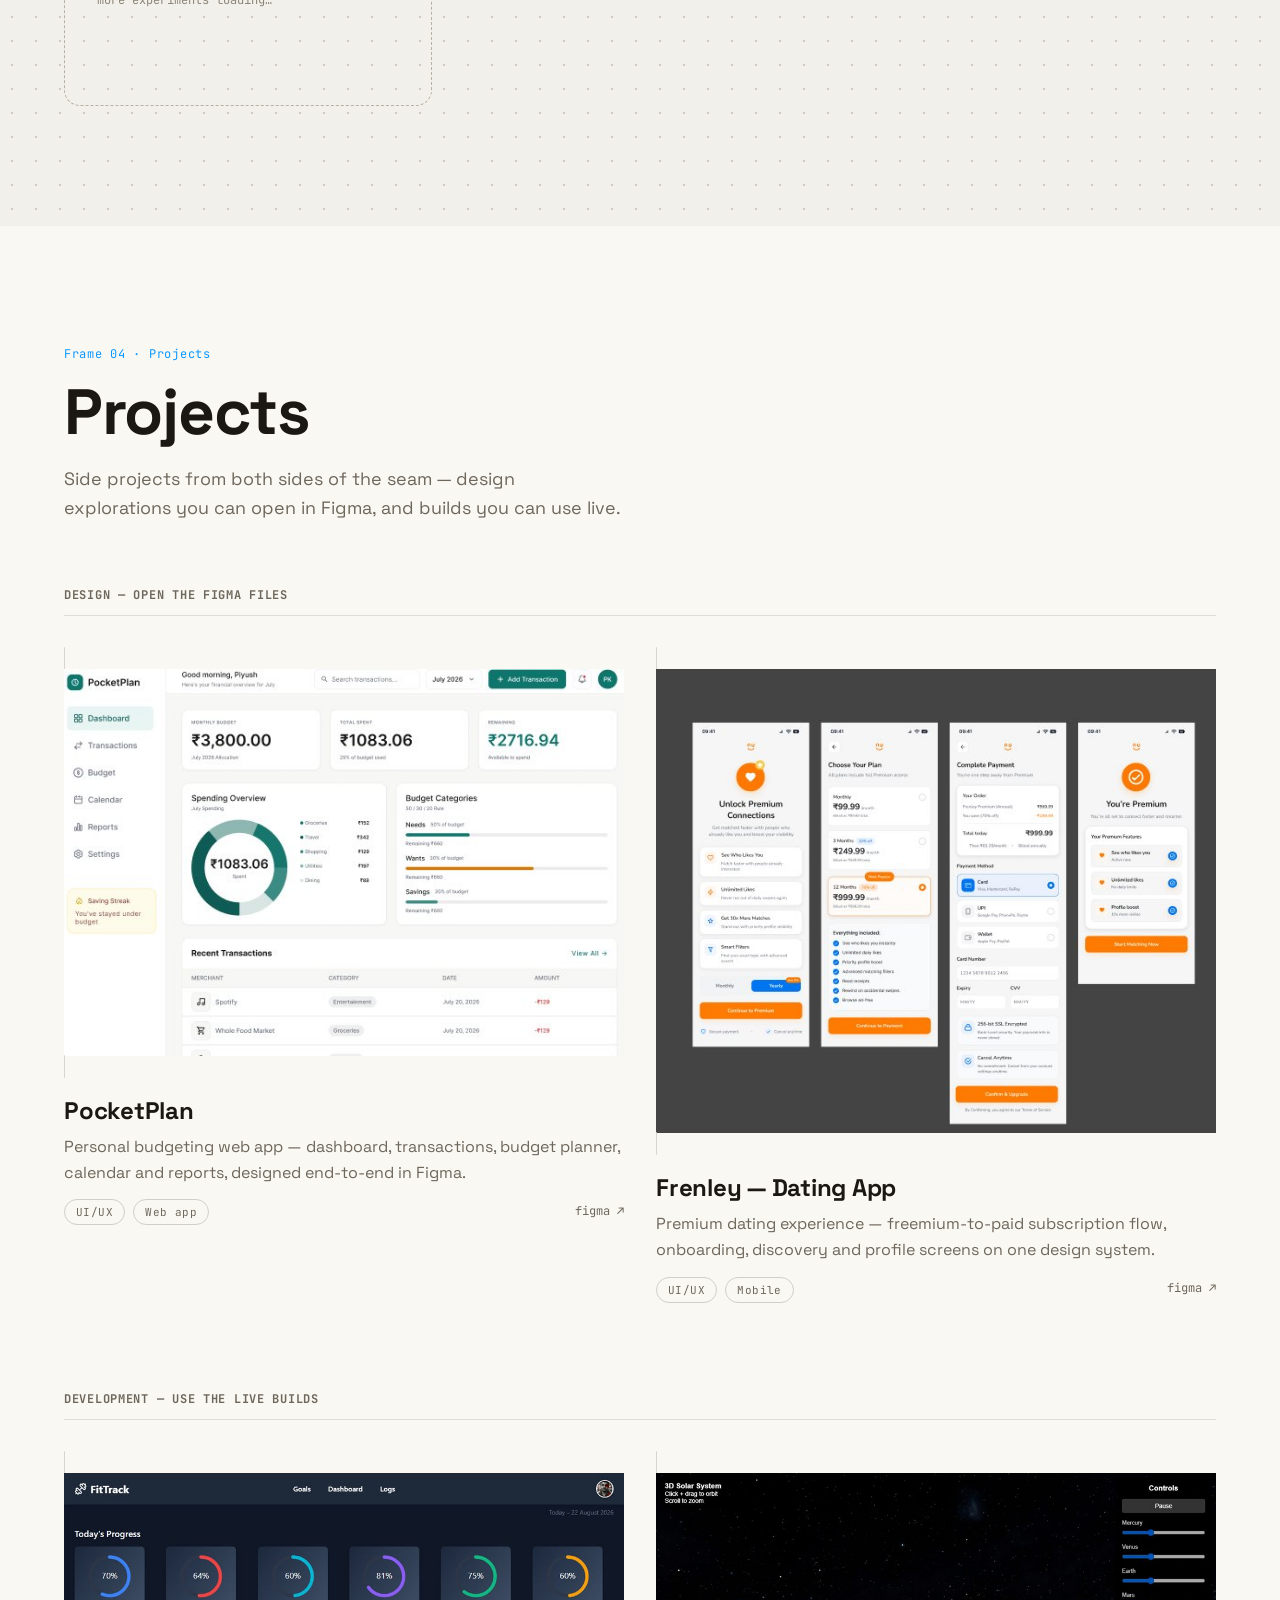
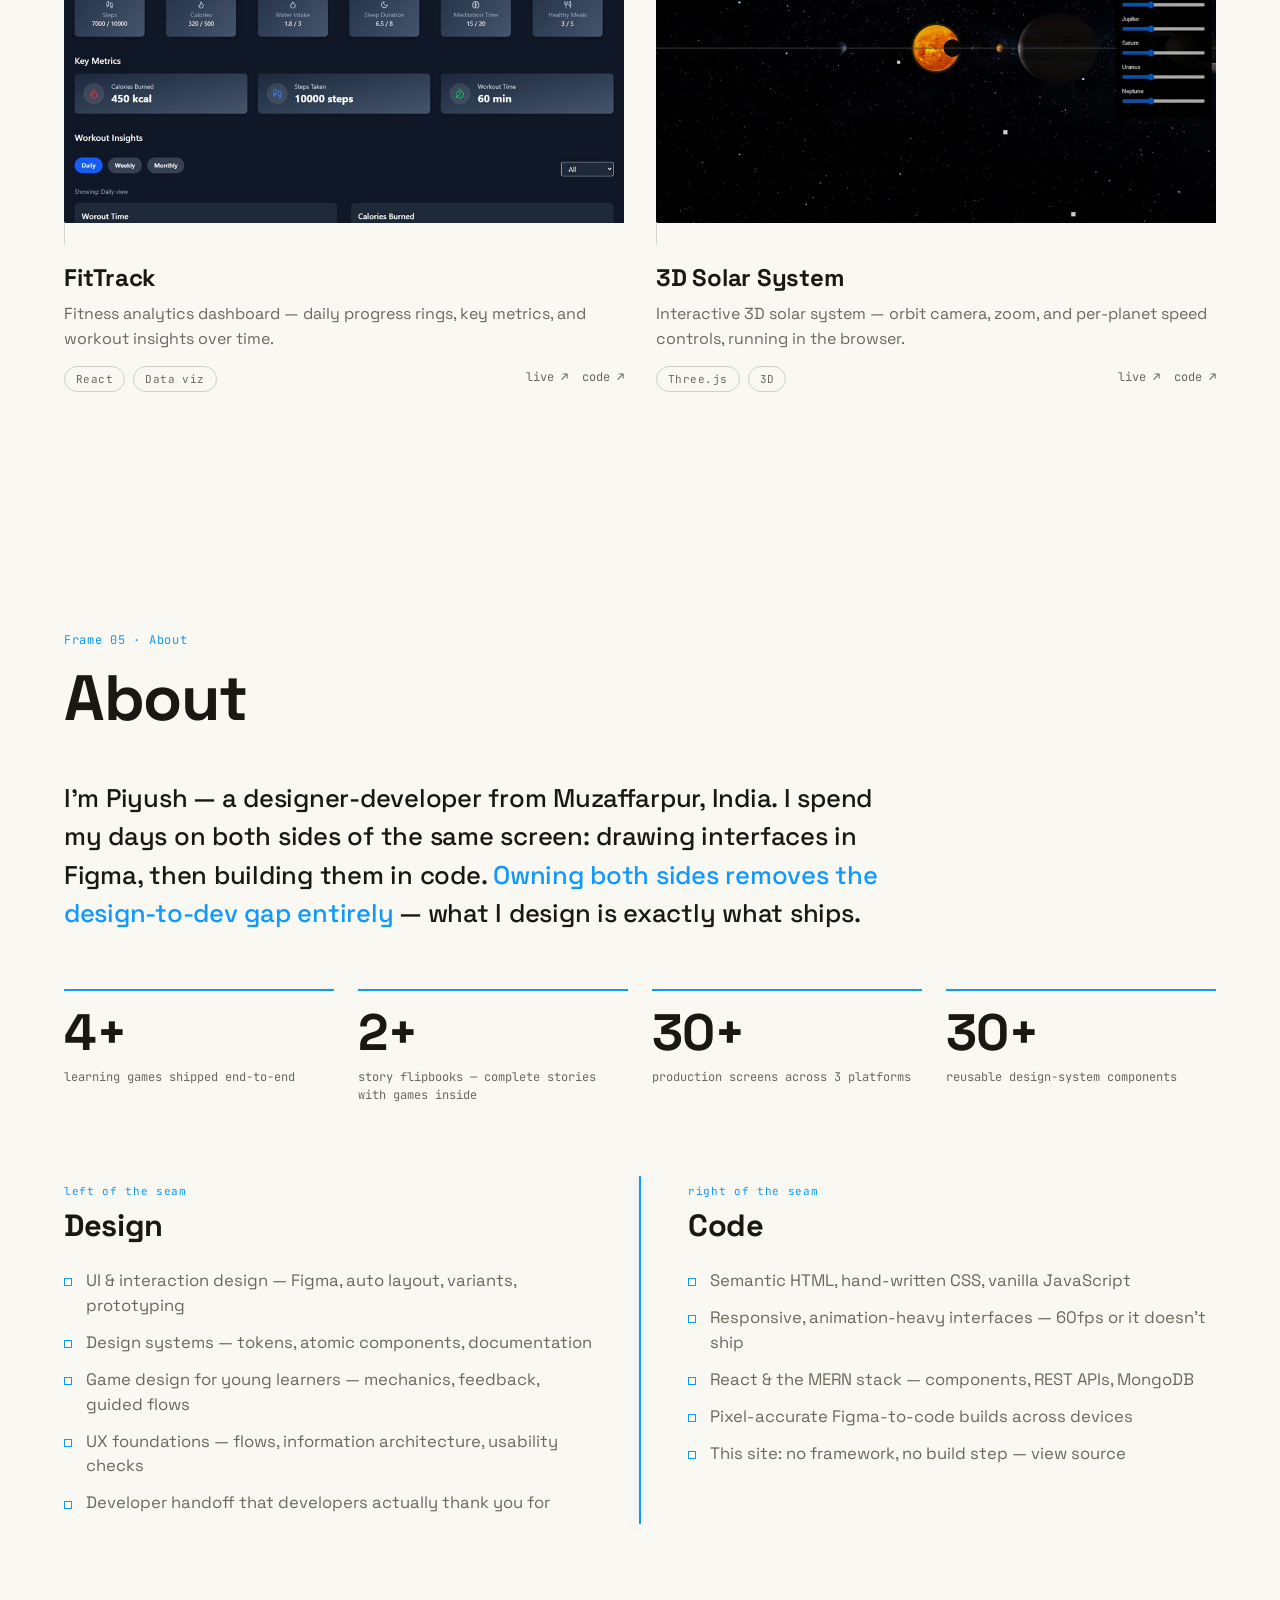
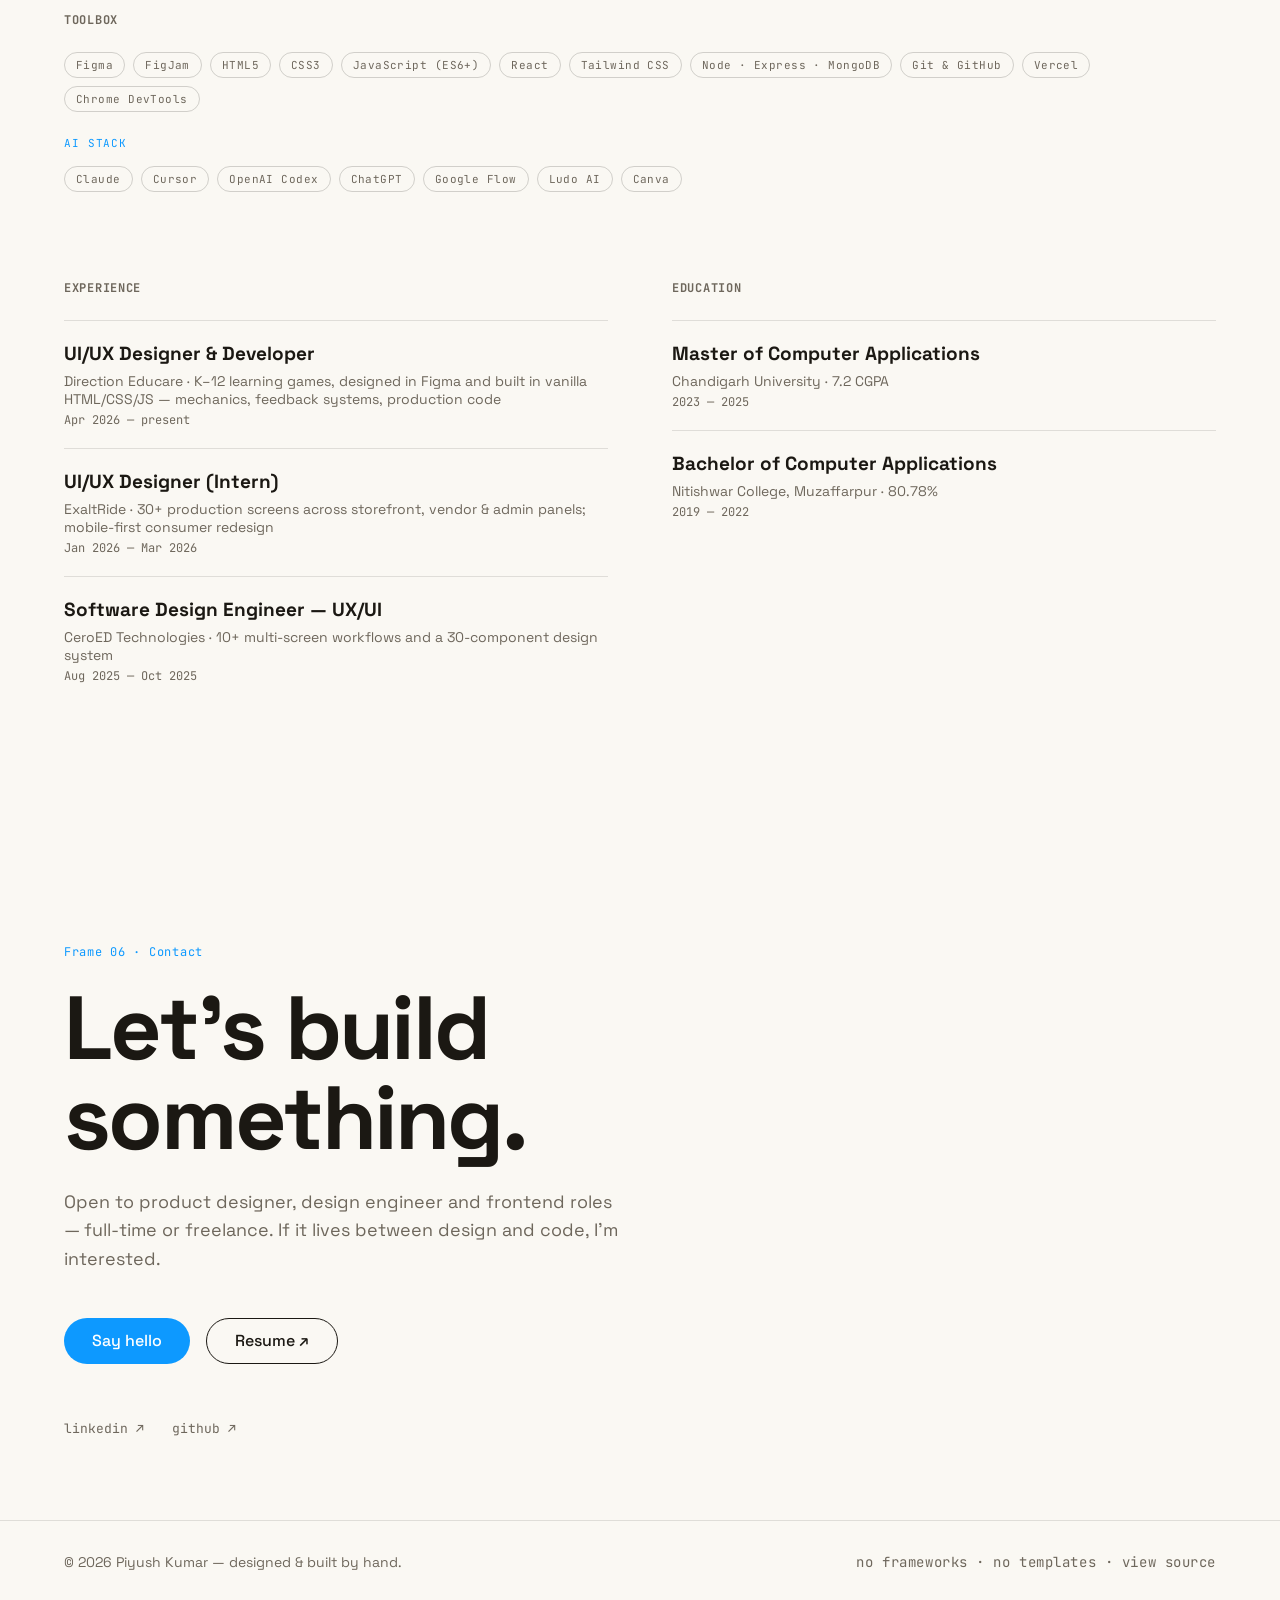
==== commit 20062764: "Update resume metrics and enhance project descriptions; add toolbox section to About page" ====
--- a/index.html
+++ b/index.html
@@ -145,9 +145,9 @@
           <span>
             <span class="work-row__title">Game-Based Learning for K–12</span>
             <span class="work-row__desc">
-              2+ games and 6+ interactive learning modules shipped end-to-end —
-              curriculum concepts turned into game mechanics, designed in Figma,
-              built in vanilla JS, played by school kids on phones to smartboards.
+              4+ games and 2+ interactive story flipbooks shipped end-to-end —
+              complete stories with games woven in, designed in Figma, built in
+              vanilla JS, played by school kids on phones to smartboards.
             </span>
             <span class="work-row__tags">
               <span class="work-tag">Design → Code</span>
@@ -230,9 +230,8 @@
           <span class="pg-game__caption">
             <span class="pg-tile__title">Tray Trouble</span>
             <span class="pg-tile__note">
-              A complete learning game for kids — mechanics, feedback systems,
-              audio, art and code. One of my shipped games, reskinned with a new
-              character and shared with permission.
+              A complete learning game for kids — concept, mechanics, feedback
+              systems, audio, art and code, designed and built end-to-end by me.
             </span>
           </span>
         </a>
@@ -375,12 +374,12 @@
 
       <div class="about__stats" data-reveal="3">
         <div class="stat">
+          <span class="stat__num">4+</span>
+          <span class="stat__label">learning games shipped end-to-end</span>
+        </div>
+        <div class="stat">
           <span class="stat__num">2+</span>
-          <span class="stat__label">learning games shipped end-to-end</span>
-        </div>
-        <div class="stat">
-          <span class="stat__num">6+</span>
-          <span class="stat__label">interactive learning modules for K–12</span>
+          <span class="stat__label">story flipbooks — complete stories with games inside</span>
         </div>
         <div class="stat">
           <span class="stat__num">30+</span>
@@ -414,6 +413,33 @@
             <li>Pixel-accurate Figma-to-code builds across devices</li>
             <li>This site: no framework, no build step — view source</li>
           </ul>
+        </div>
+      </div>
+
+      <div class="about__toolbox" data-reveal>
+        <h3 class="history__heading">Toolbox</h3>
+        <div class="toolbox__row">
+          <span class="work-tag">Figma</span>
+          <span class="work-tag">FigJam</span>
+          <span class="work-tag">HTML5</span>
+          <span class="work-tag">CSS3</span>
+          <span class="work-tag">JavaScript (ES6+)</span>
+          <span class="work-tag">React</span>
+          <span class="work-tag">Tailwind CSS</span>
+          <span class="work-tag">Node · Express · MongoDB</span>
+          <span class="work-tag">Git &amp; GitHub</span>
+          <span class="work-tag">Vercel</span>
+          <span class="work-tag">Chrome DevTools</span>
+        </div>
+        <p class="toolbox__sublabel">ai stack</p>
+        <div class="toolbox__row">
+          <span class="work-tag">Claude</span>
+          <span class="work-tag">Cursor</span>
+          <span class="work-tag">OpenAI Codex</span>
+          <span class="work-tag">ChatGPT</span>
+          <span class="work-tag">Google Flow</span>
+          <span class="work-tag">Ludo AI</span>
+          <span class="work-tag">Canva</span>
         </div>
       </div>
 
--- a/css/about.css
+++ b/css/about.css
@@ -116,6 +116,27 @@
   background: #fff; /* Figma corner-handle bullet */
 }
 
+/* -- toolbox: scannable tool chips -- */
+.about__toolbox {
+  margin-top: 88px;
+}
+
+.toolbox__row {
+  display: flex;
+  flex-wrap: wrap;
+  gap: 8px;
+  margin-top: 16px;
+}
+
+.toolbox__sublabel {
+  font-family: var(--font-mono);
+  font-size: 11px;
+  letter-spacing: 0.08em;
+  text-transform: uppercase;
+  color: var(--accent);
+  margin-top: 24px;
+}
+
 /* -- experience & education -- */
 .about__history {
   margin-top: 88px;
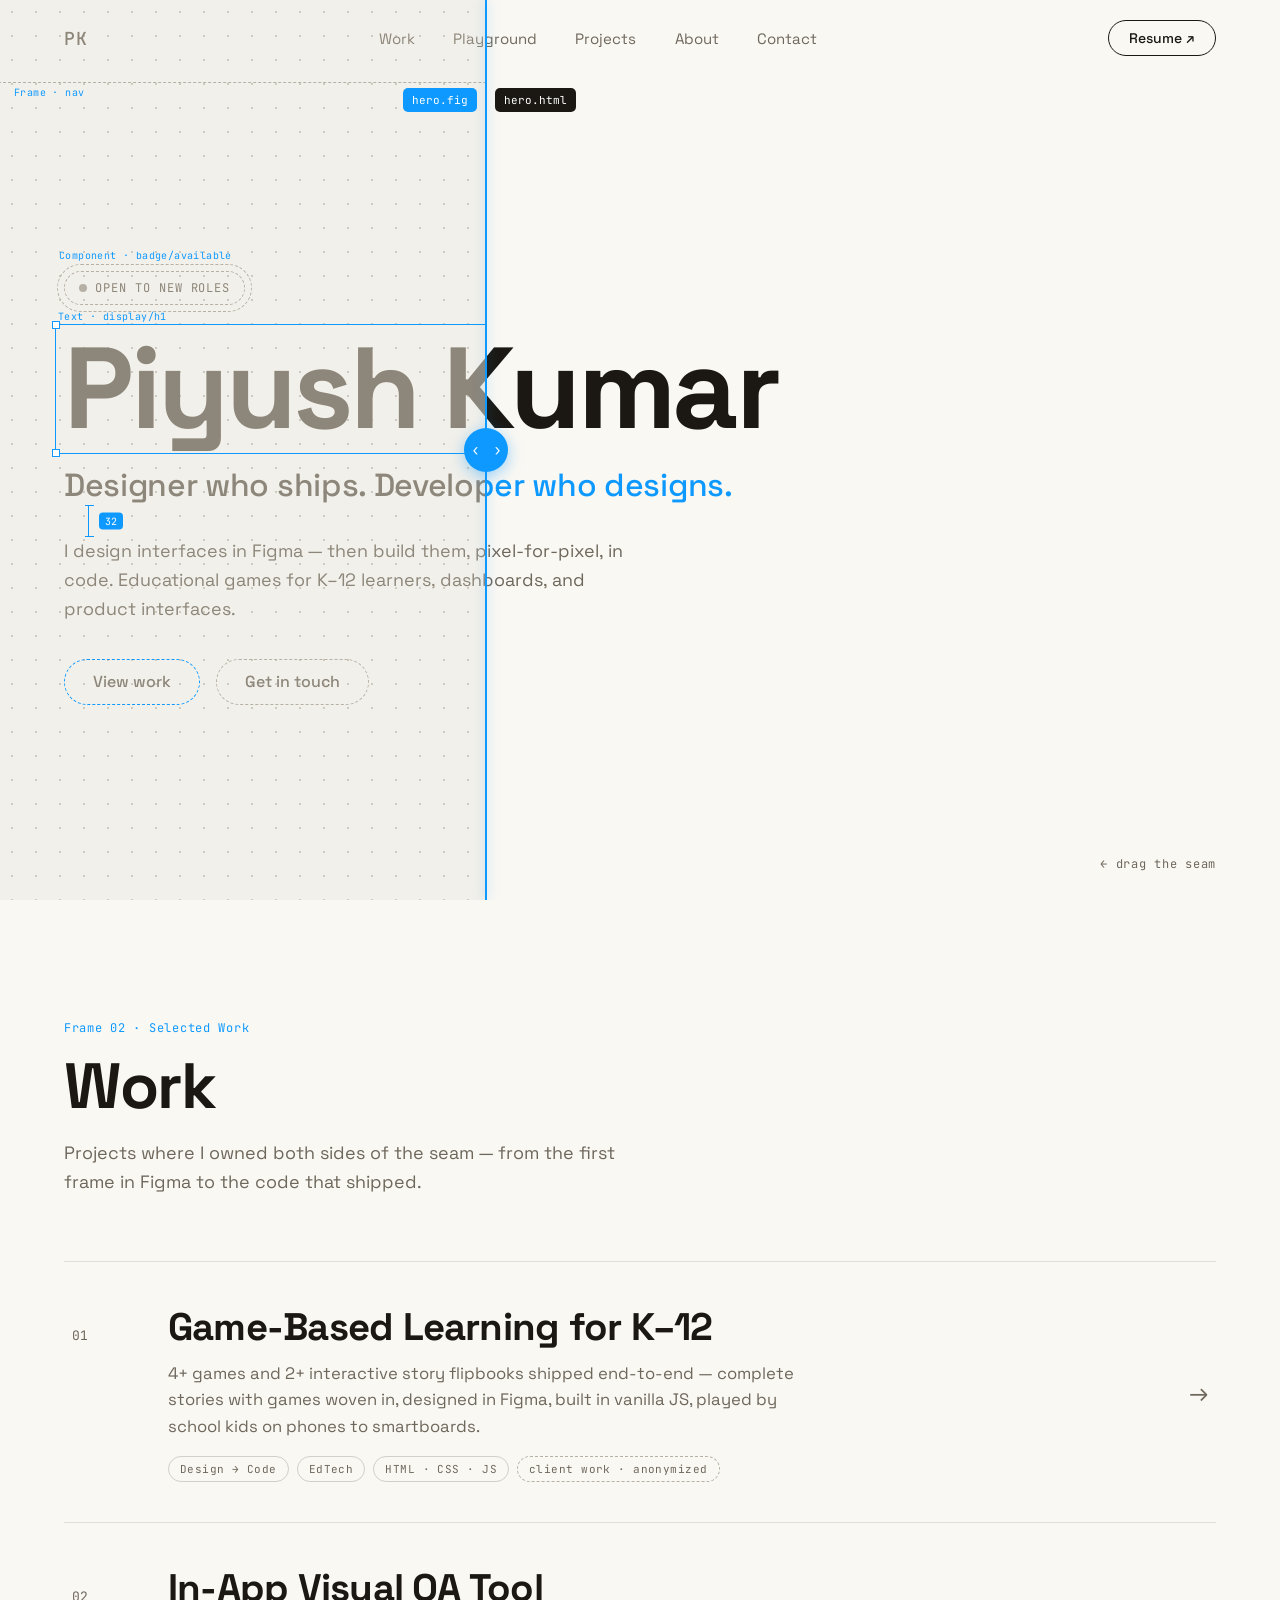
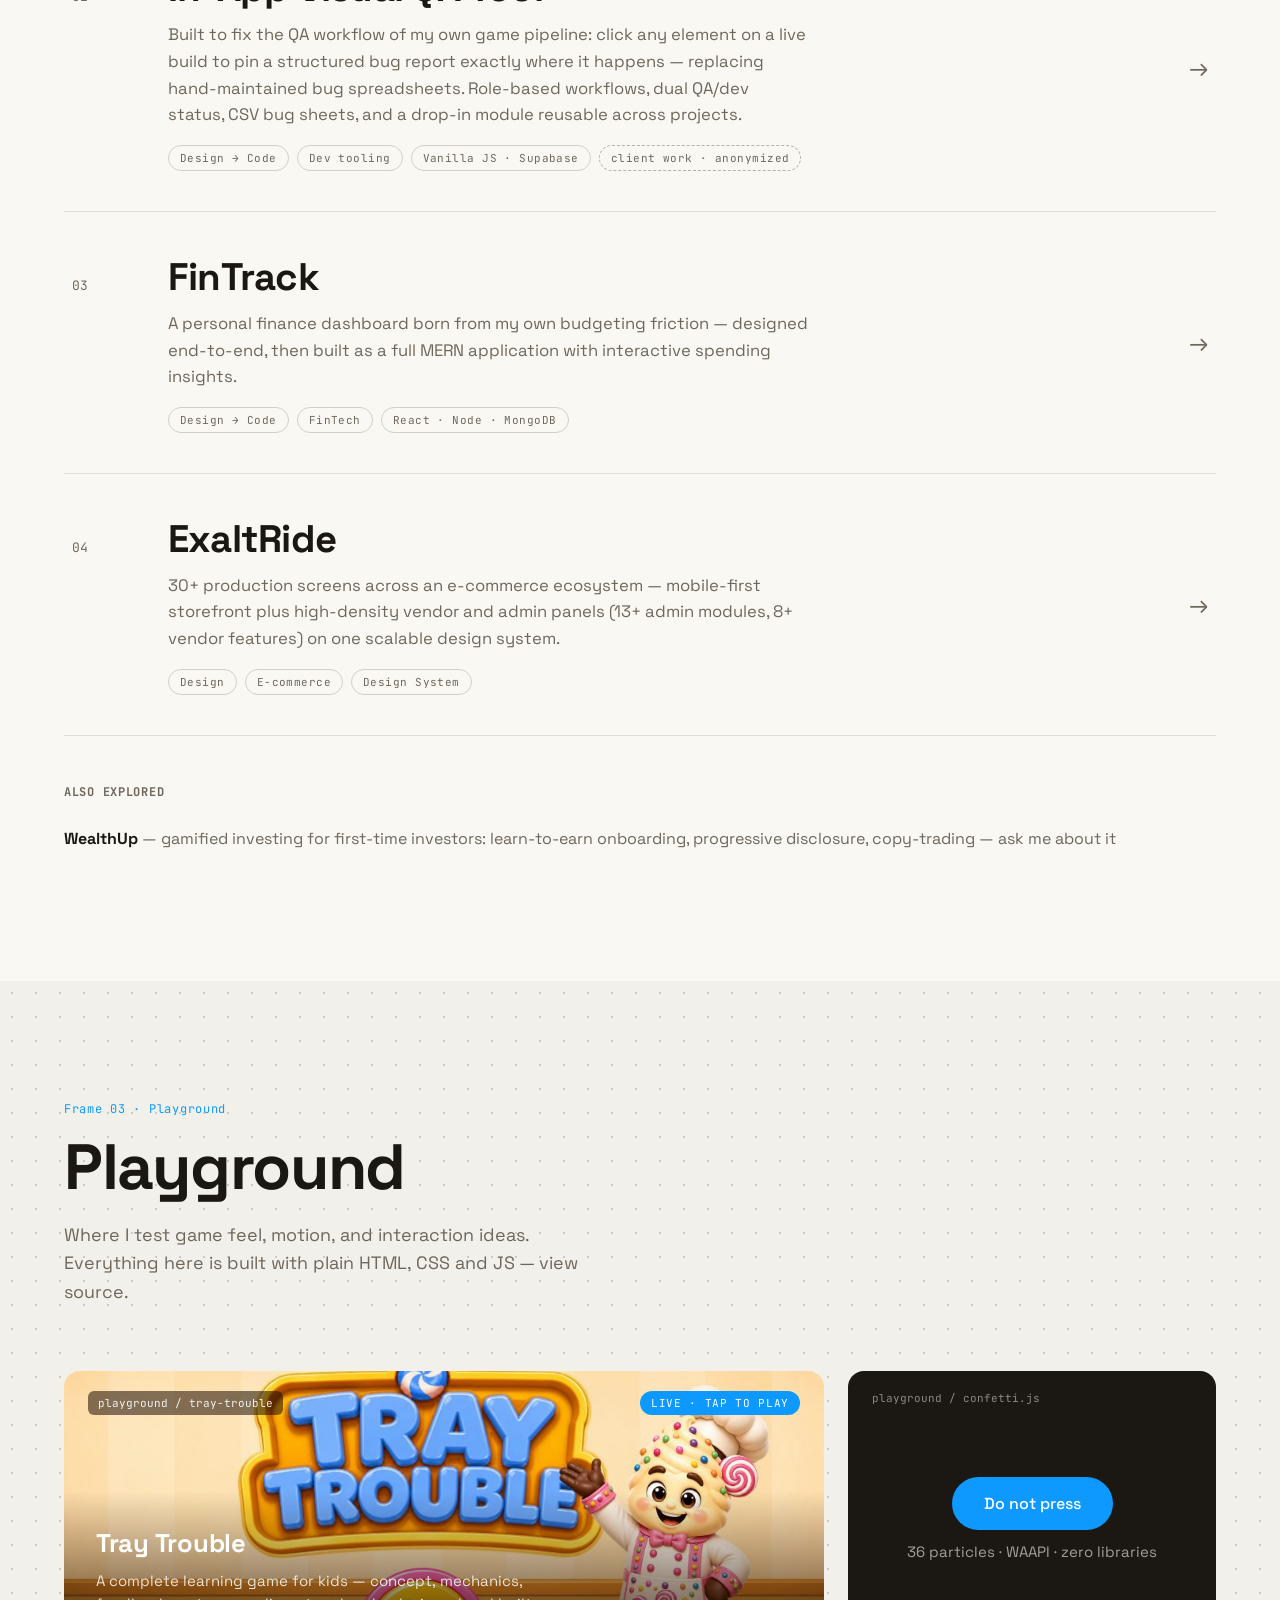
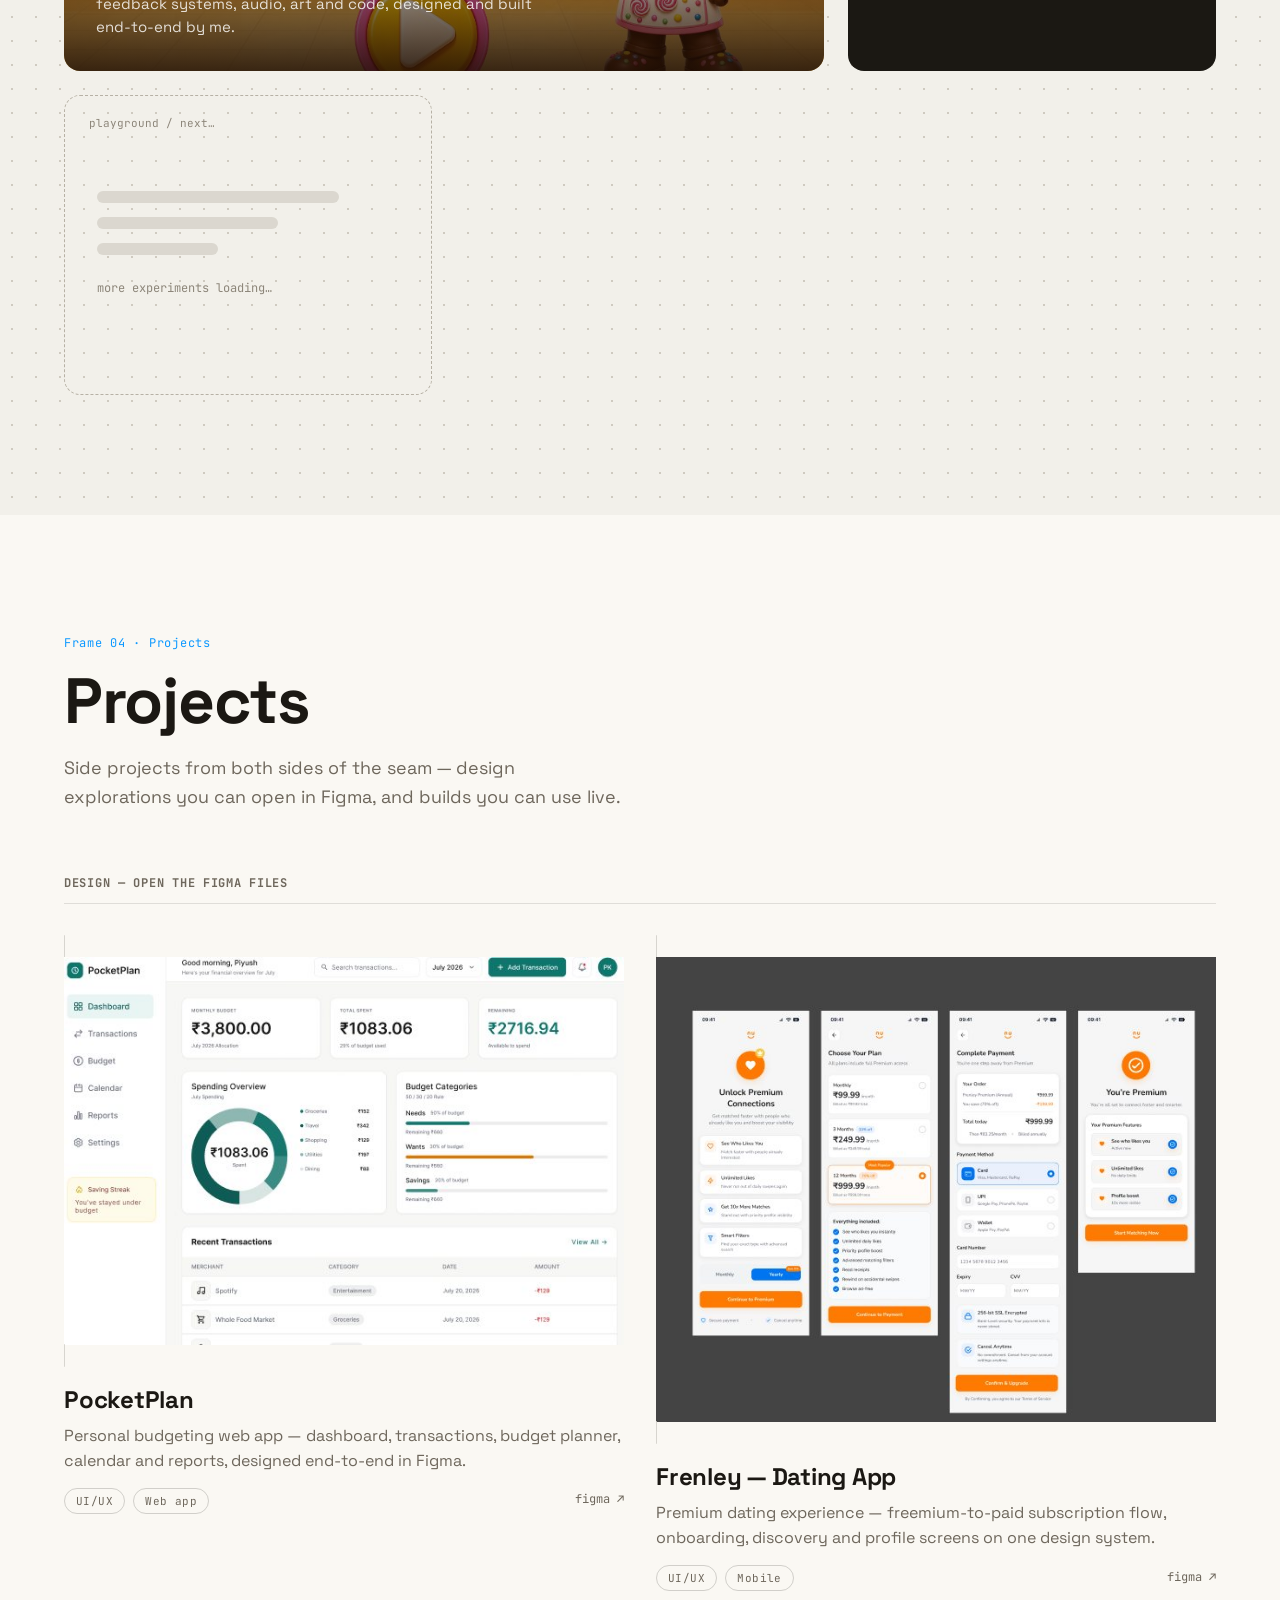
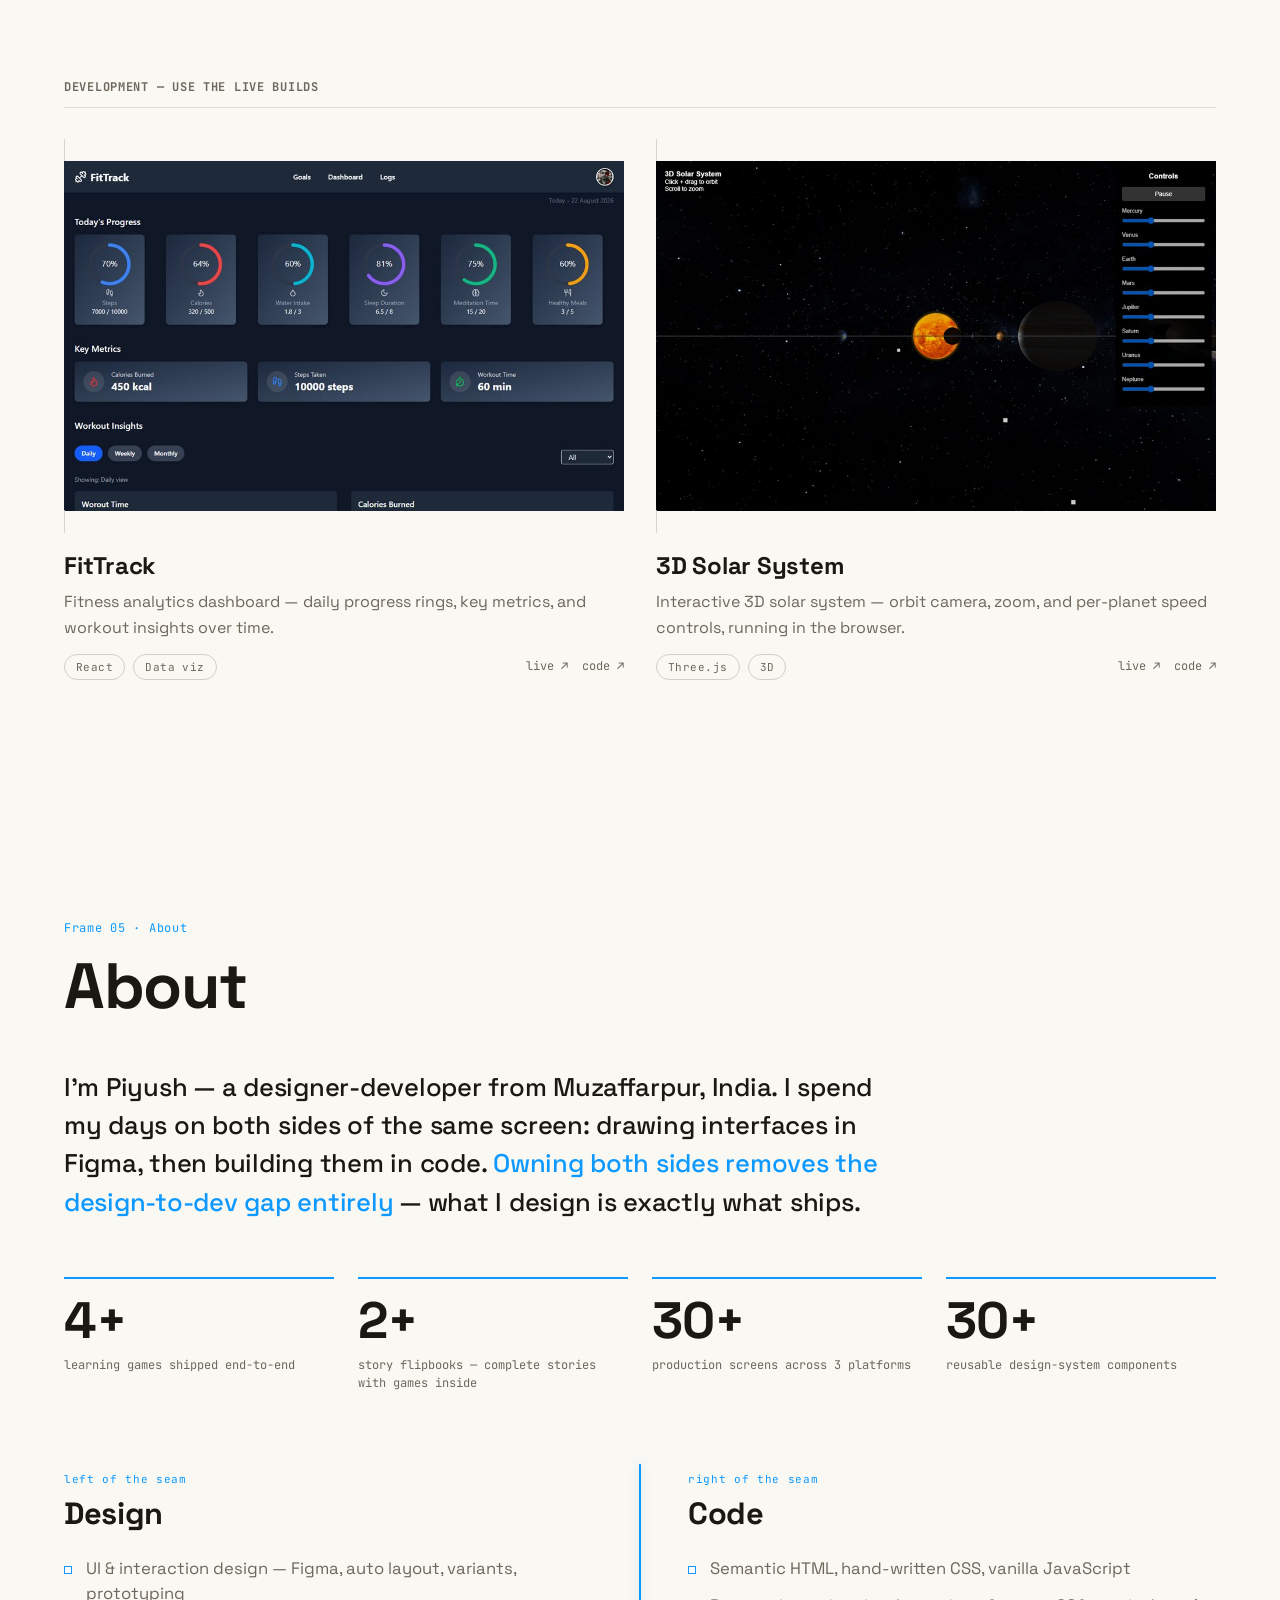
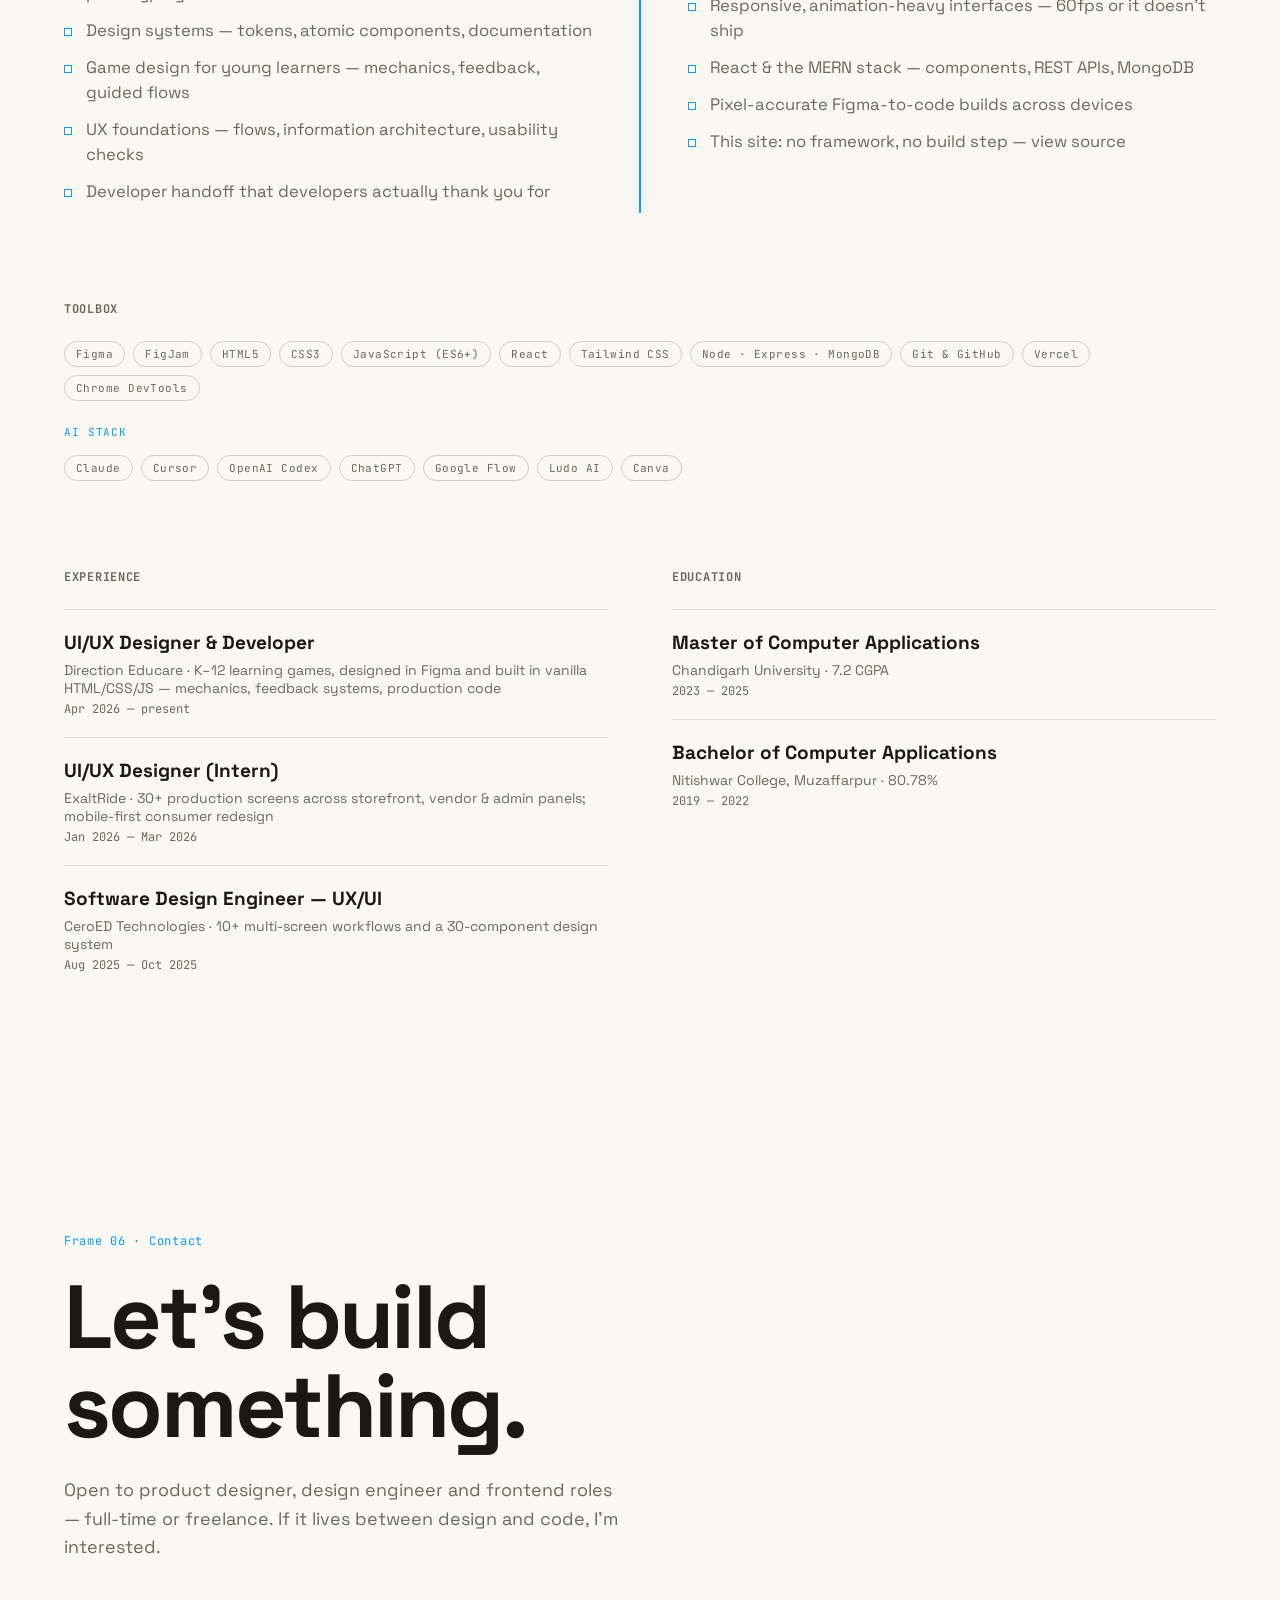
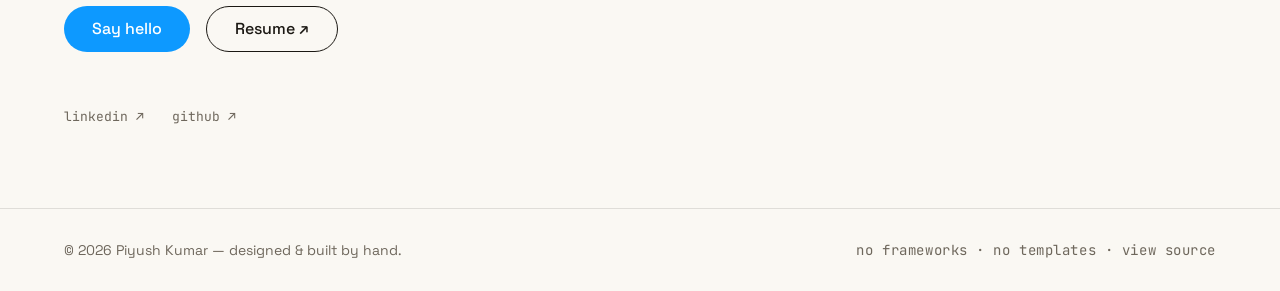
==== commit 9f177794: "Add In-App Visual QA Tool case study; update project links and descriptions" ====
--- a/index.html
+++ b/index.html
@@ -159,8 +159,29 @@
           <span class="work-row__arrow">→</span>
         </a>
 
+        <a class="work-row" href="work/qa-tool.html" data-reveal>
+          <span class="work-row__index">02</span>
+          <span>
+            <span class="work-row__title">In-App Visual QA Tool</span>
+            <span class="work-row__desc">
+              Built to fix the QA workflow of my own game pipeline: click any
+              element on a live build to pin a structured bug report exactly
+              where it happens — replacing hand-maintained bug spreadsheets.
+              Role-based workflows, dual QA/dev status, CSV bug sheets, and a
+              drop-in module reusable across projects.
+            </span>
+            <span class="work-row__tags">
+              <span class="work-tag">Design → Code</span>
+              <span class="work-tag">Dev tooling</span>
+              <span class="work-tag">Vanilla JS · Supabase</span>
+              <span class="work-tag work-tag--nda">client work · anonymized</span>
+            </span>
+          </span>
+          <span class="work-row__arrow">→</span>
+        </a>
+
         <a class="work-row" href="work/fintrack.html" data-reveal>
-          <span class="work-row__index">02</span>
+          <span class="work-row__index">03</span>
           <span>
             <span class="work-row__title">FinTrack</span>
             <span class="work-row__desc">
@@ -178,7 +199,7 @@
         </a>
 
         <a class="work-row" href="work/exaltride.html" data-reveal>
-          <span class="work-row__index">03</span>
+          <span class="work-row__index">04</span>
           <span>
             <span class="work-row__title">ExaltRide</span>
             <span class="work-row__desc">
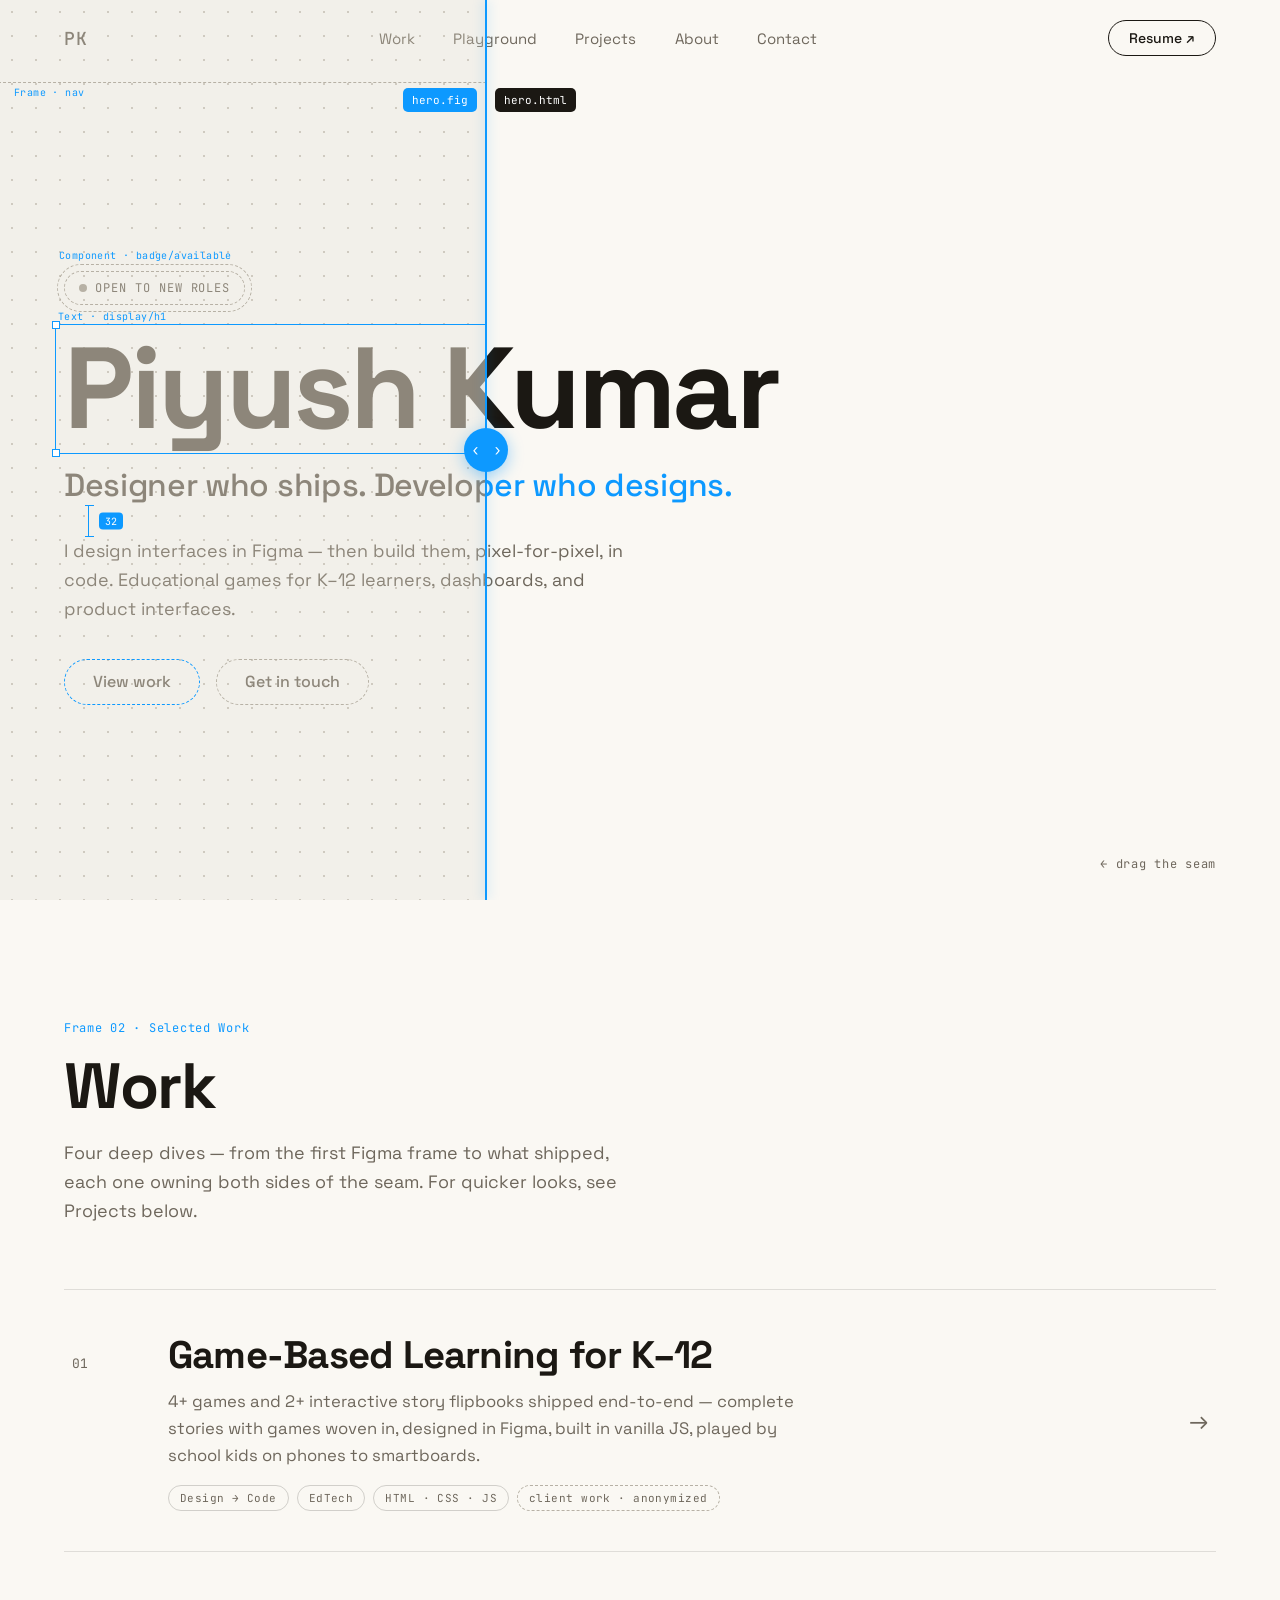
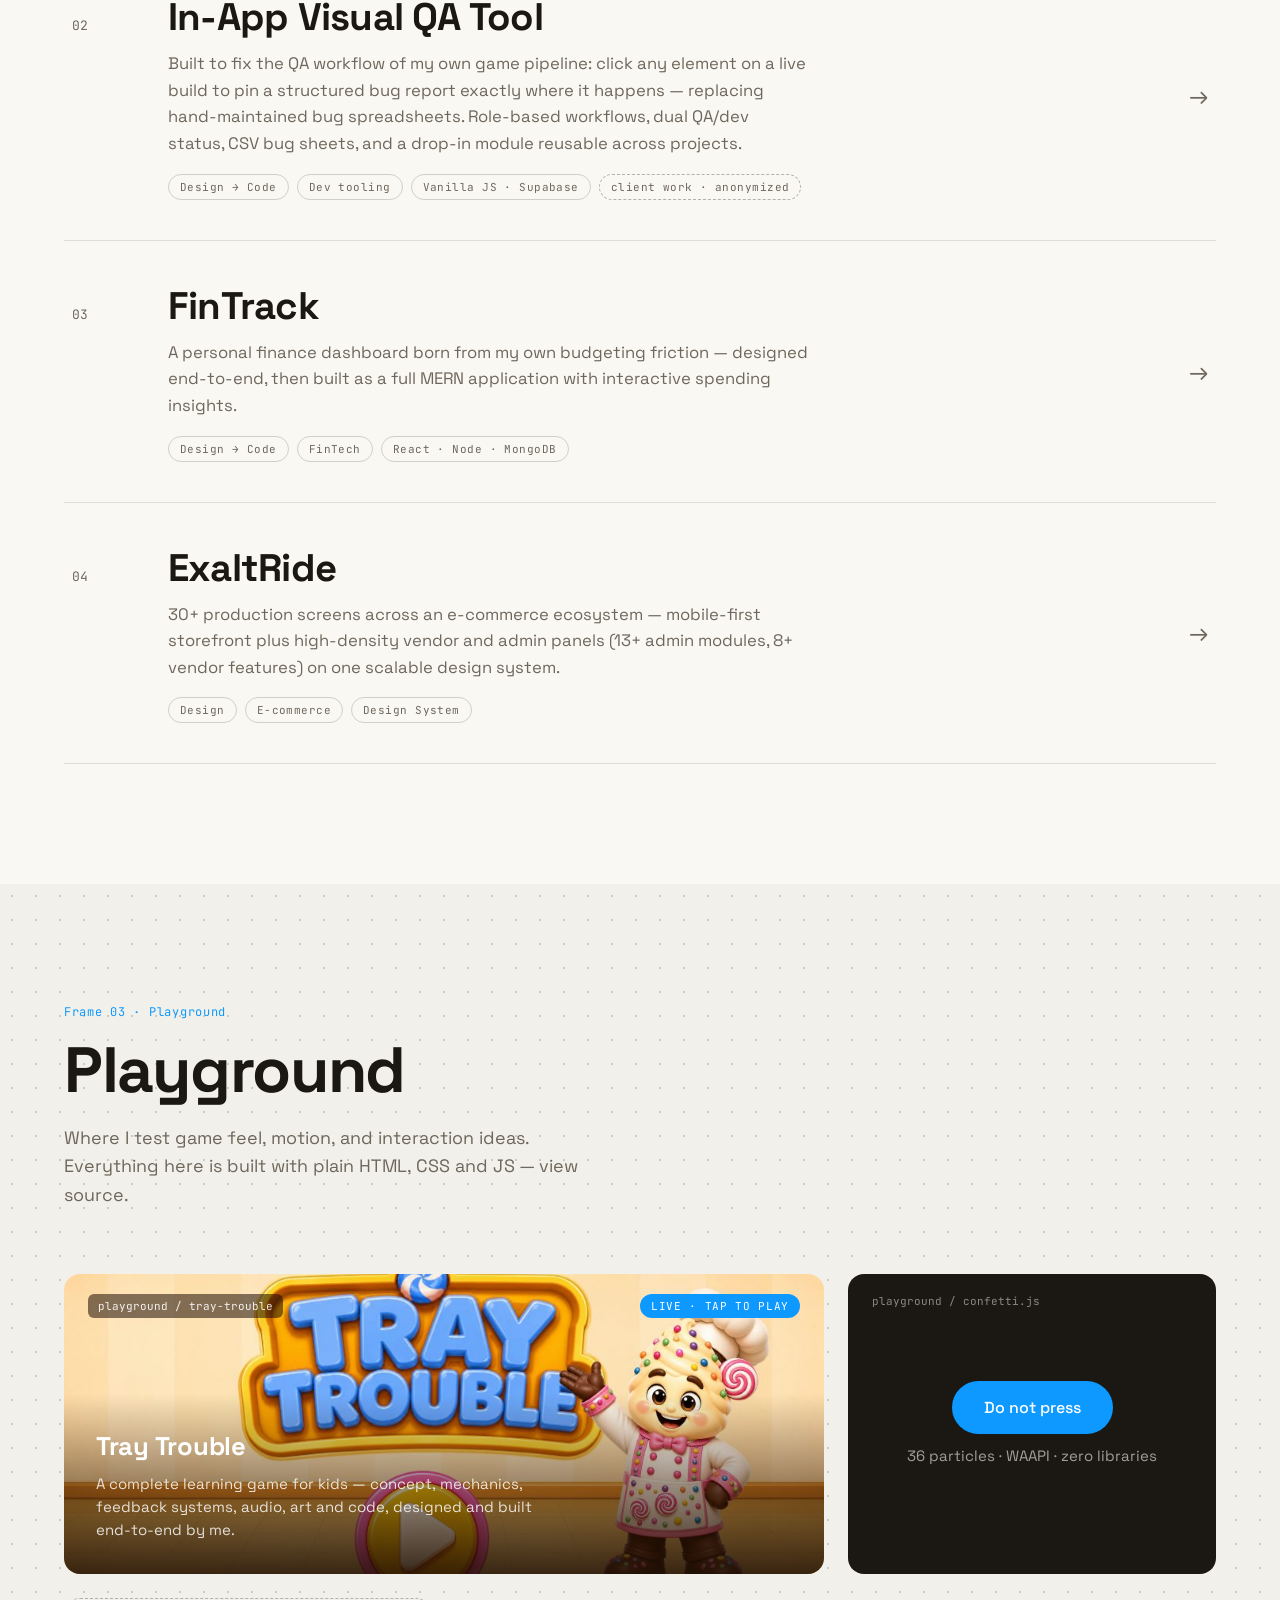
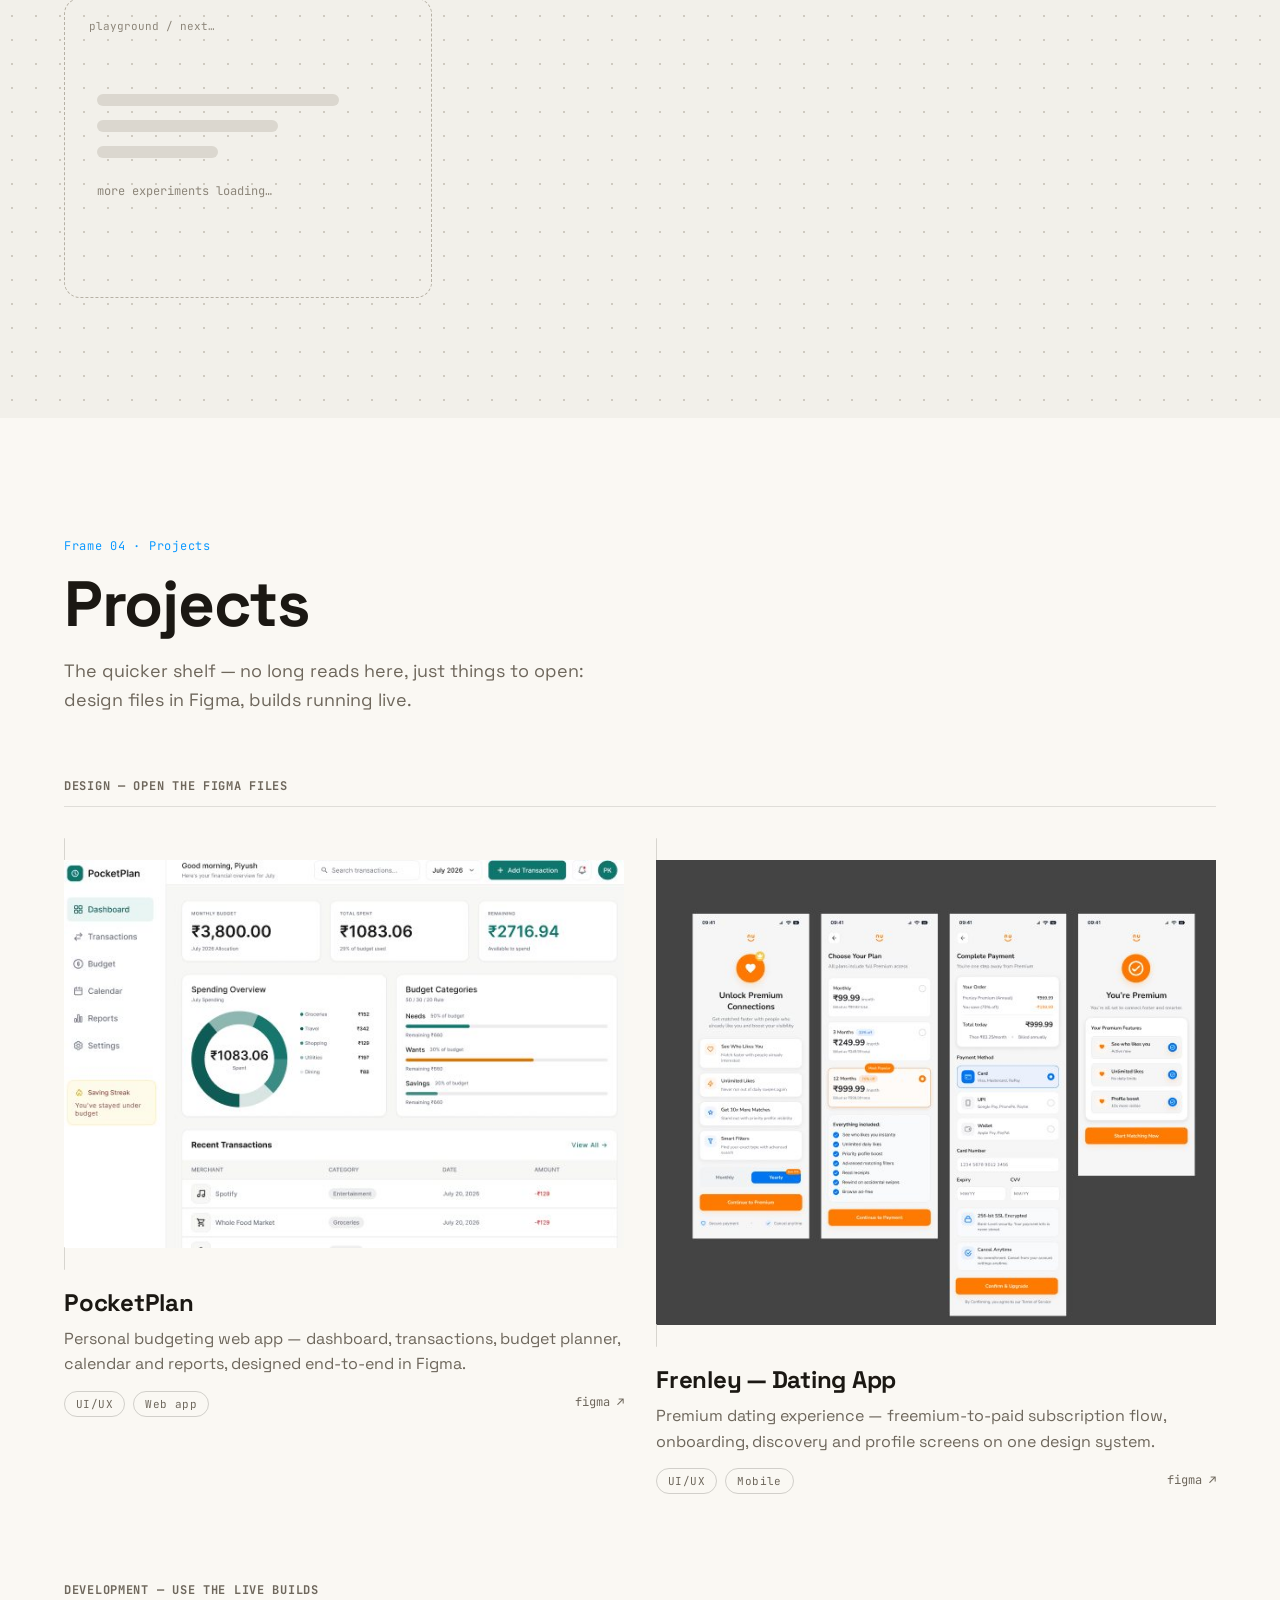
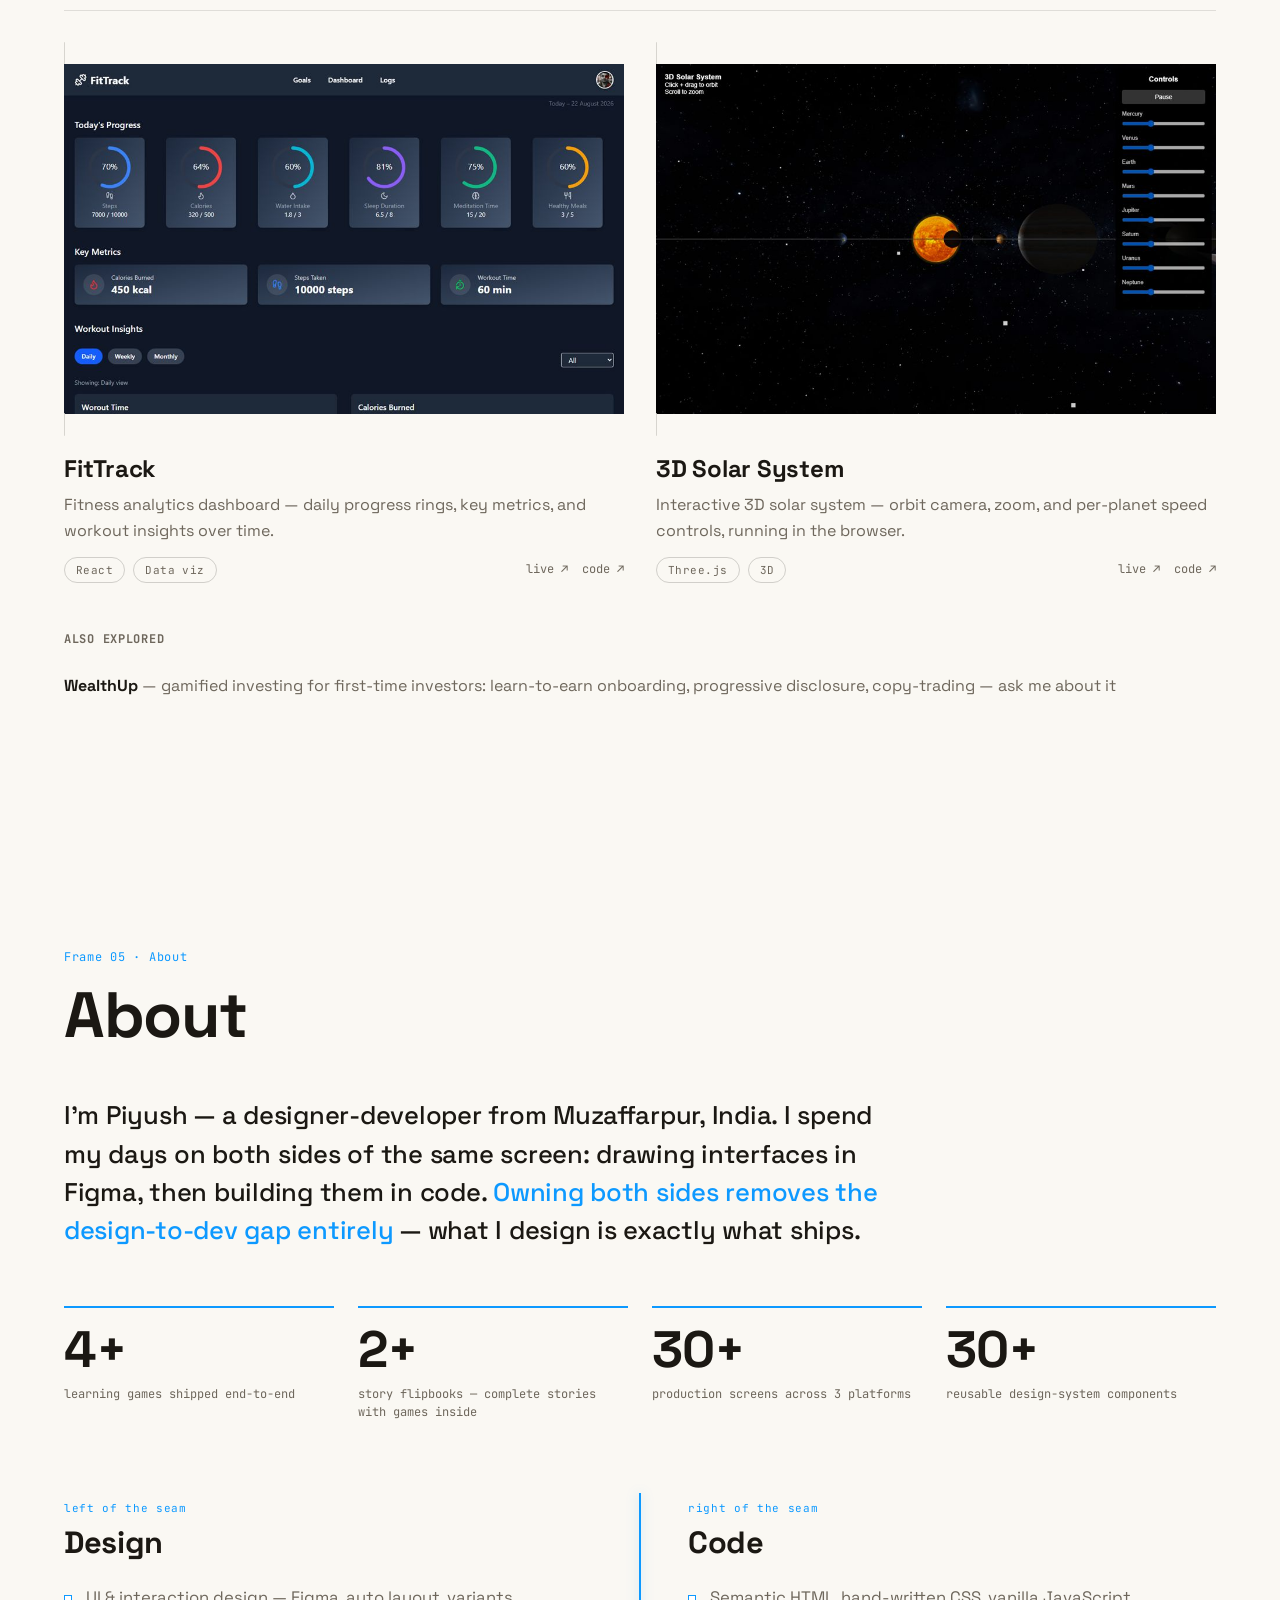
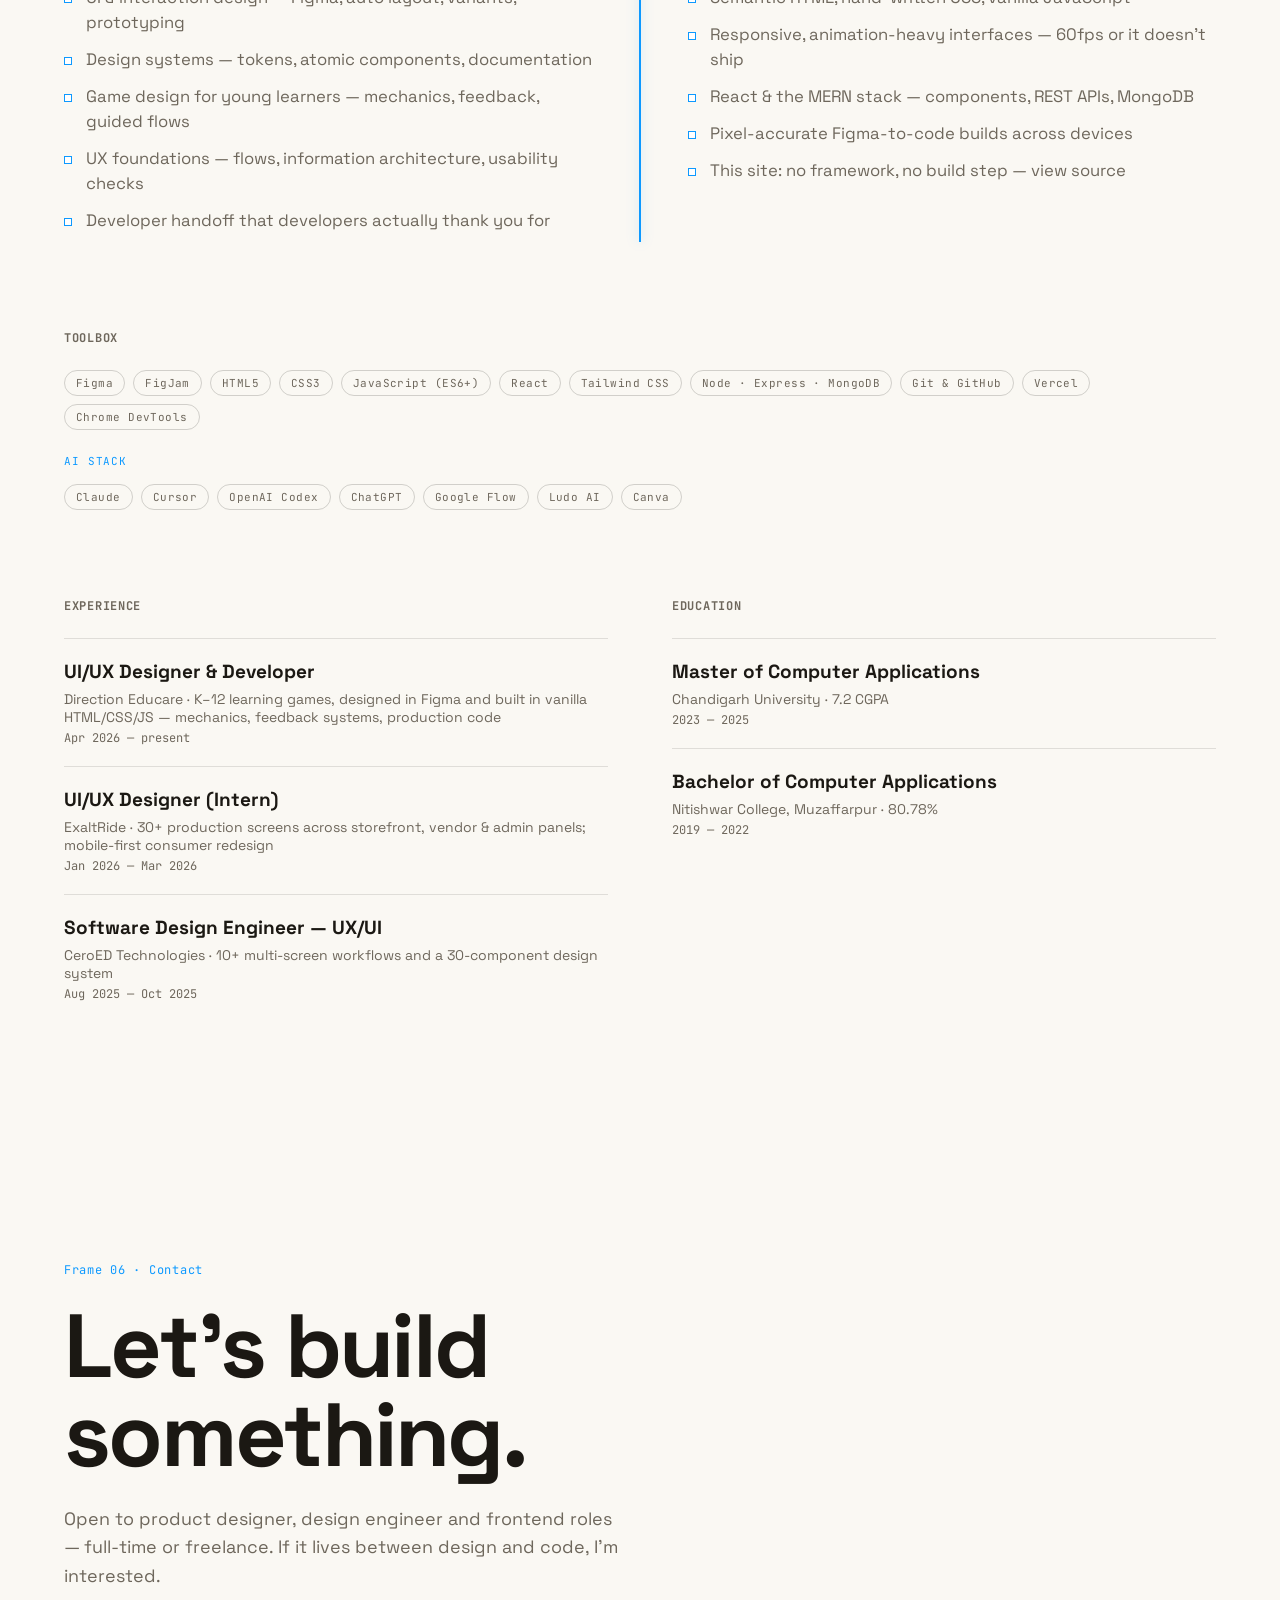
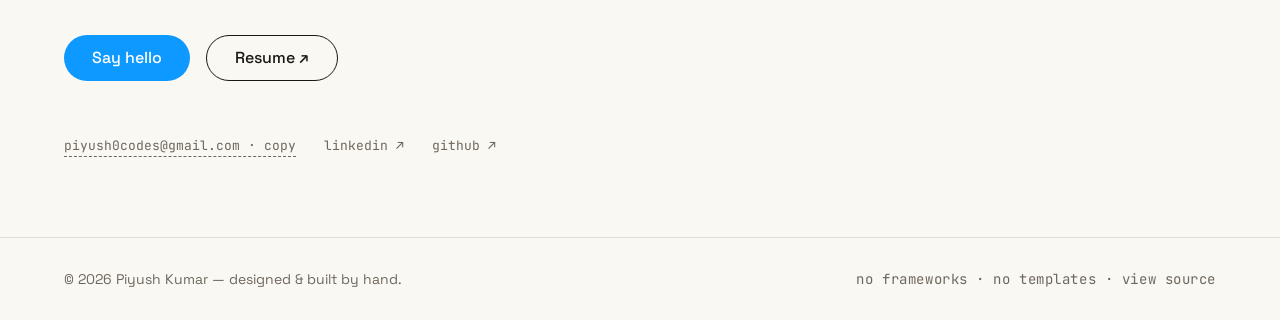
==== commit bece317b: "Add click-to-copy email functionality and update contact section; clarify project descriptions" ====
--- a/index.html
+++ b/index.html
@@ -135,8 +135,9 @@
       <p class="section__label" data-reveal>Frame 02 · Selected Work</p>
       <h2 class="section__title" data-reveal="1">Work</h2>
       <p class="section__intro" data-reveal="2">
-        Projects where I owned both sides of the seam — from the first frame
-        in Figma to the code that shipped.
+        Four deep dives — from the first Figma frame to what shipped, each one
+        owning both sides of the seam. For quicker looks, see
+        <a href="#projects">Projects</a> below.
       </p>
 
       <div class="work__list">
@@ -218,13 +219,6 @@
 
       </div>
 
-      <div class="work__more" data-reveal>
-        <h3 class="work__more-heading">Also explored</h3>
-        <p class="work__more-item">
-          <strong>WealthUp</strong> — gamified investing for first-time investors:
-          learn-to-earn onboarding, progressive disclosure, copy-trading — ask me about it
-        </p>
-      </div>
     </div>
   </section>
 
@@ -283,8 +277,8 @@
       <p class="section__label" data-reveal>Frame 04 · Projects</p>
       <h2 class="section__title" data-reveal="1">Projects</h2>
       <p class="section__intro" data-reveal="2">
-        Side projects from both sides of the seam — design explorations you
-        can open in Figma, and builds you can use live.
+        The quicker shelf — no long reads here, just things to open:
+        design files in Figma, builds running live.
       </p>
 
       <h3 class="projects__group-heading" data-reveal>Design — open the Figma files</h3>
@@ -374,6 +368,14 @@
             </span>
           </div>
         </div>
+      </div>
+
+      <div class="work__more" data-reveal>
+        <h3 class="work__more-heading">Also explored</h3>
+        <p class="work__more-item">
+          <strong>WealthUp</strong> — gamified investing for first-time investors:
+          learn-to-earn onboarding, progressive disclosure, copy-trading — ask me about it
+        </p>
       </div>
     </div>
   </section>
@@ -522,6 +524,8 @@
         <a class="btn btn--ghost" href="assets/Piyush_Kumar_UX_Resume.pdf" target="_blank" rel="noopener">Resume ↗</a>
       </div>
       <div class="contact__links" data-reveal="4">
+        <button class="copy-email" id="copy-email" type="button"
+                aria-label="Copy email address to clipboard">piyush0codes@gmail.com · copy</button>
         <a href="https://www.linkedin.com/in/piyush-kumar-9b9618289" target="_blank" rel="noopener">linkedin ↗</a>
         <a href="https://github.com/CodeWithPiyush0" target="_blank" rel="noopener">github ↗</a>
       </div>
@@ -537,5 +541,6 @@
   <script src="js/reveal.js" defer></script>
   <script src="js/confetti.js" defer></script>
   <script src="js/placeholders.js" defer></script>
+  <script src="js/copy-email.js" defer></script>
 </body>
 </html>
--- a/css/contact.css
+++ b/css/contact.css
@@ -49,6 +49,24 @@
   border-color: var(--accent);
 }
 
+/* click-to-copy email (js/copy-email.js) */
+.copy-email {
+  font-family: var(--font-mono);
+  font-size: 13px;
+  color: var(--muted);
+  border-bottom: 1px dashed var(--muted);
+  padding-bottom: 2px;
+  transition: color 0.15s ease, border-color 0.15s ease;
+}
+.copy-email:hover {
+  color: var(--accent);
+  border-color: var(--accent);
+}
+.copy-email.is-copied {
+  color: #2fb344;
+  border-color: #2fb344;
+}
+
 /* -- footer -- */
 .footer {
   border-top: 1px solid rgba(27, 24, 19, 0.12);
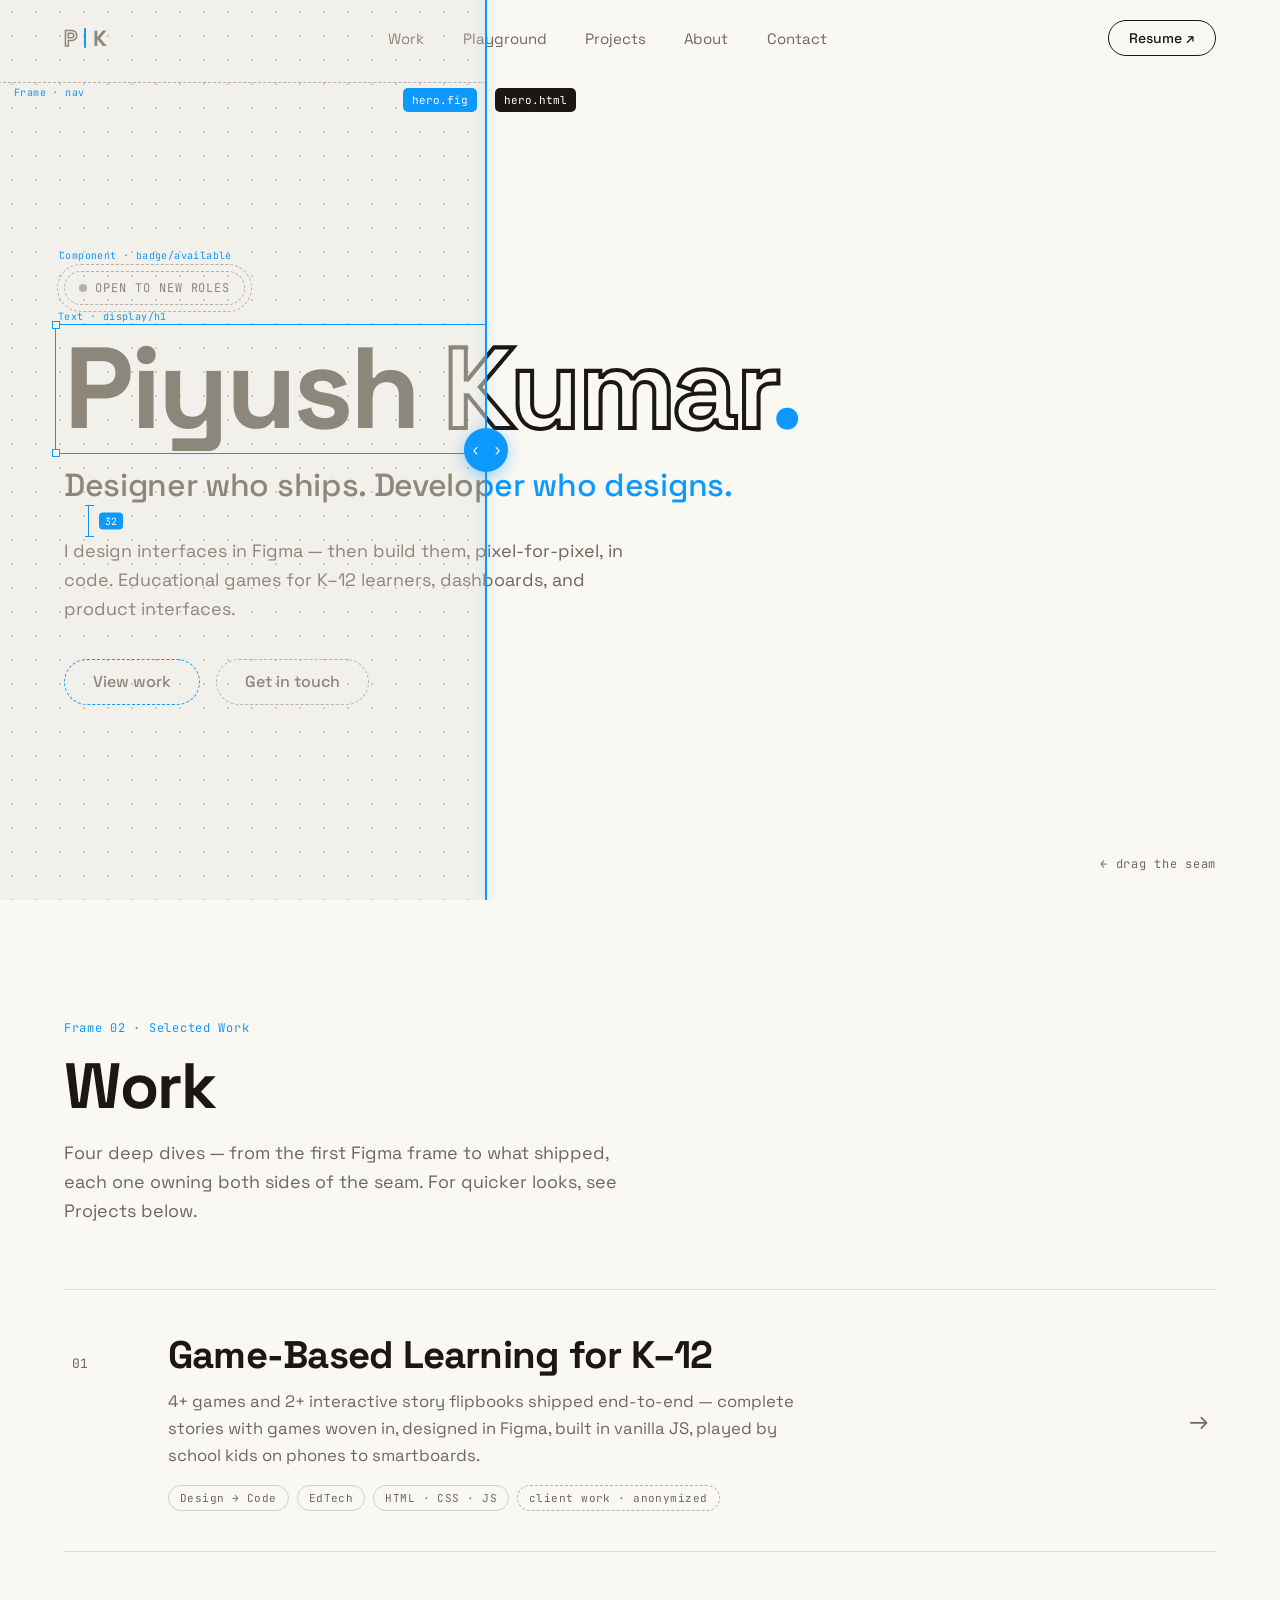
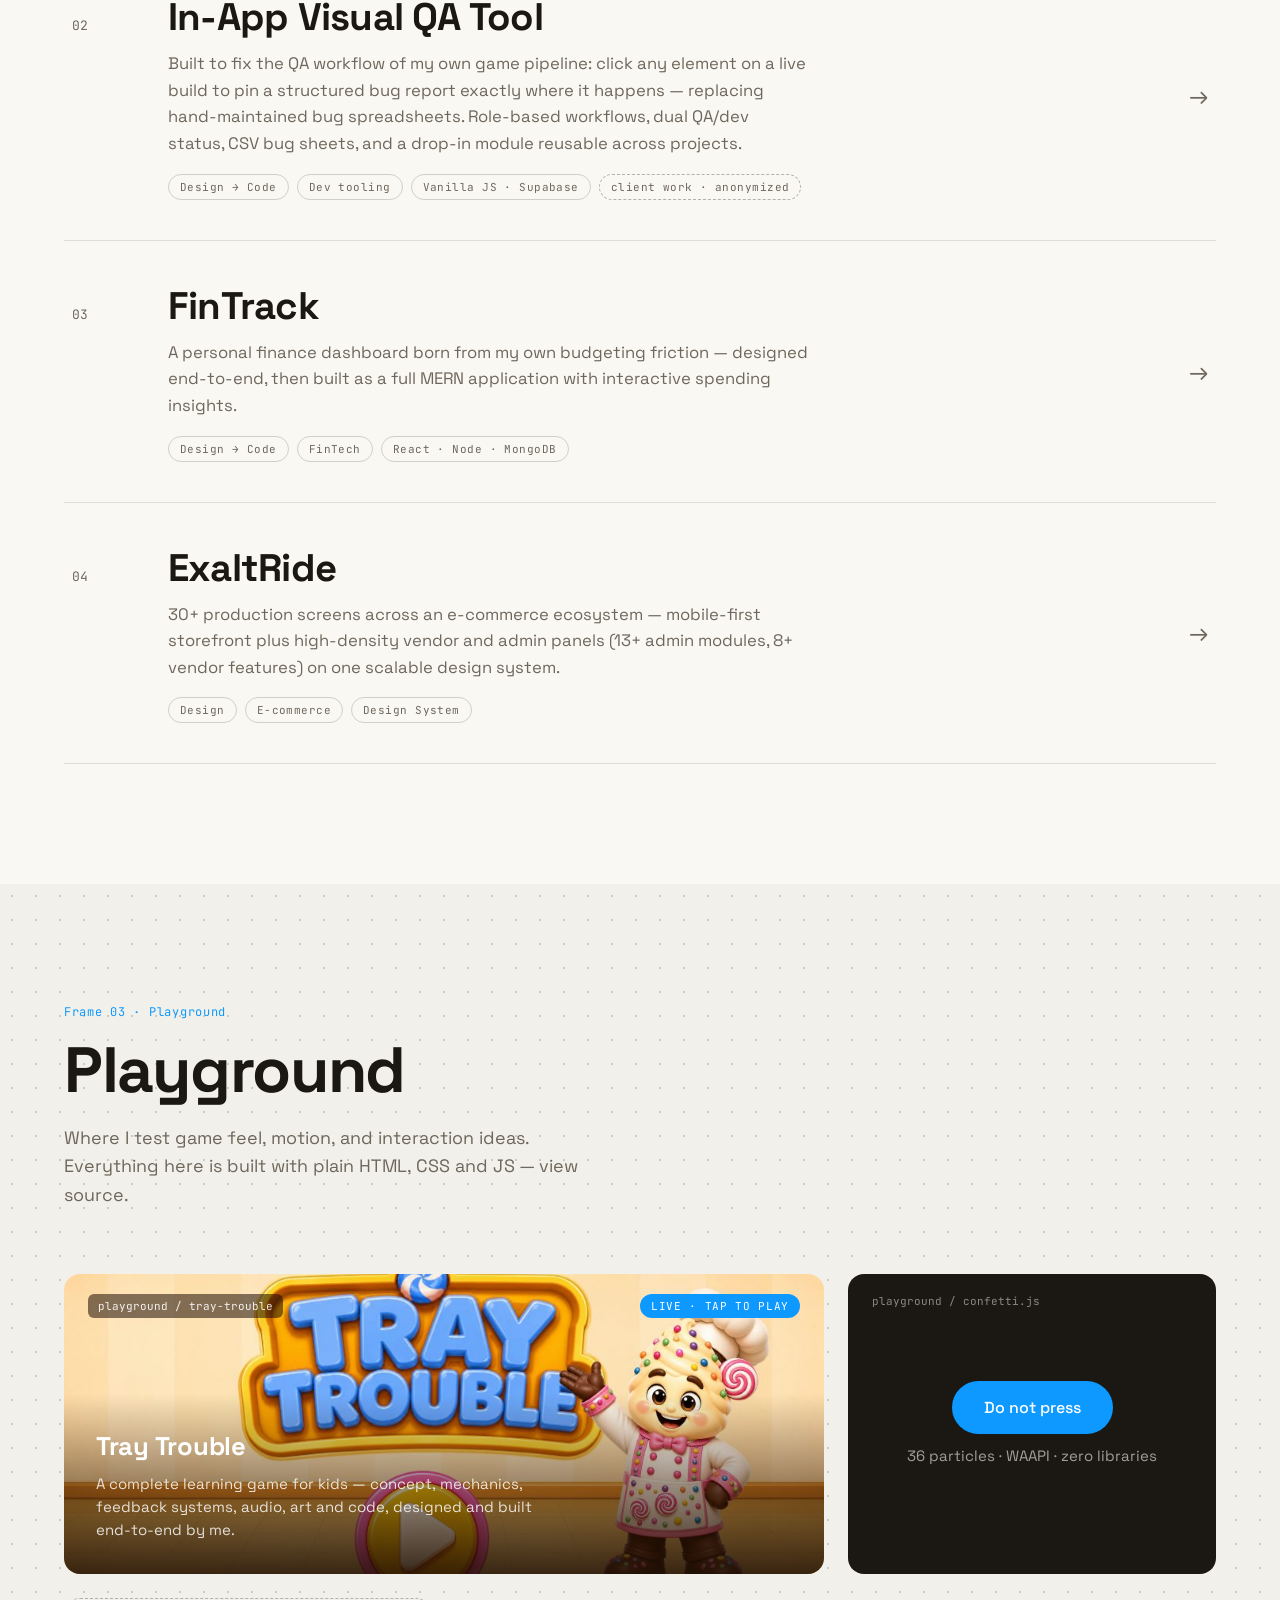
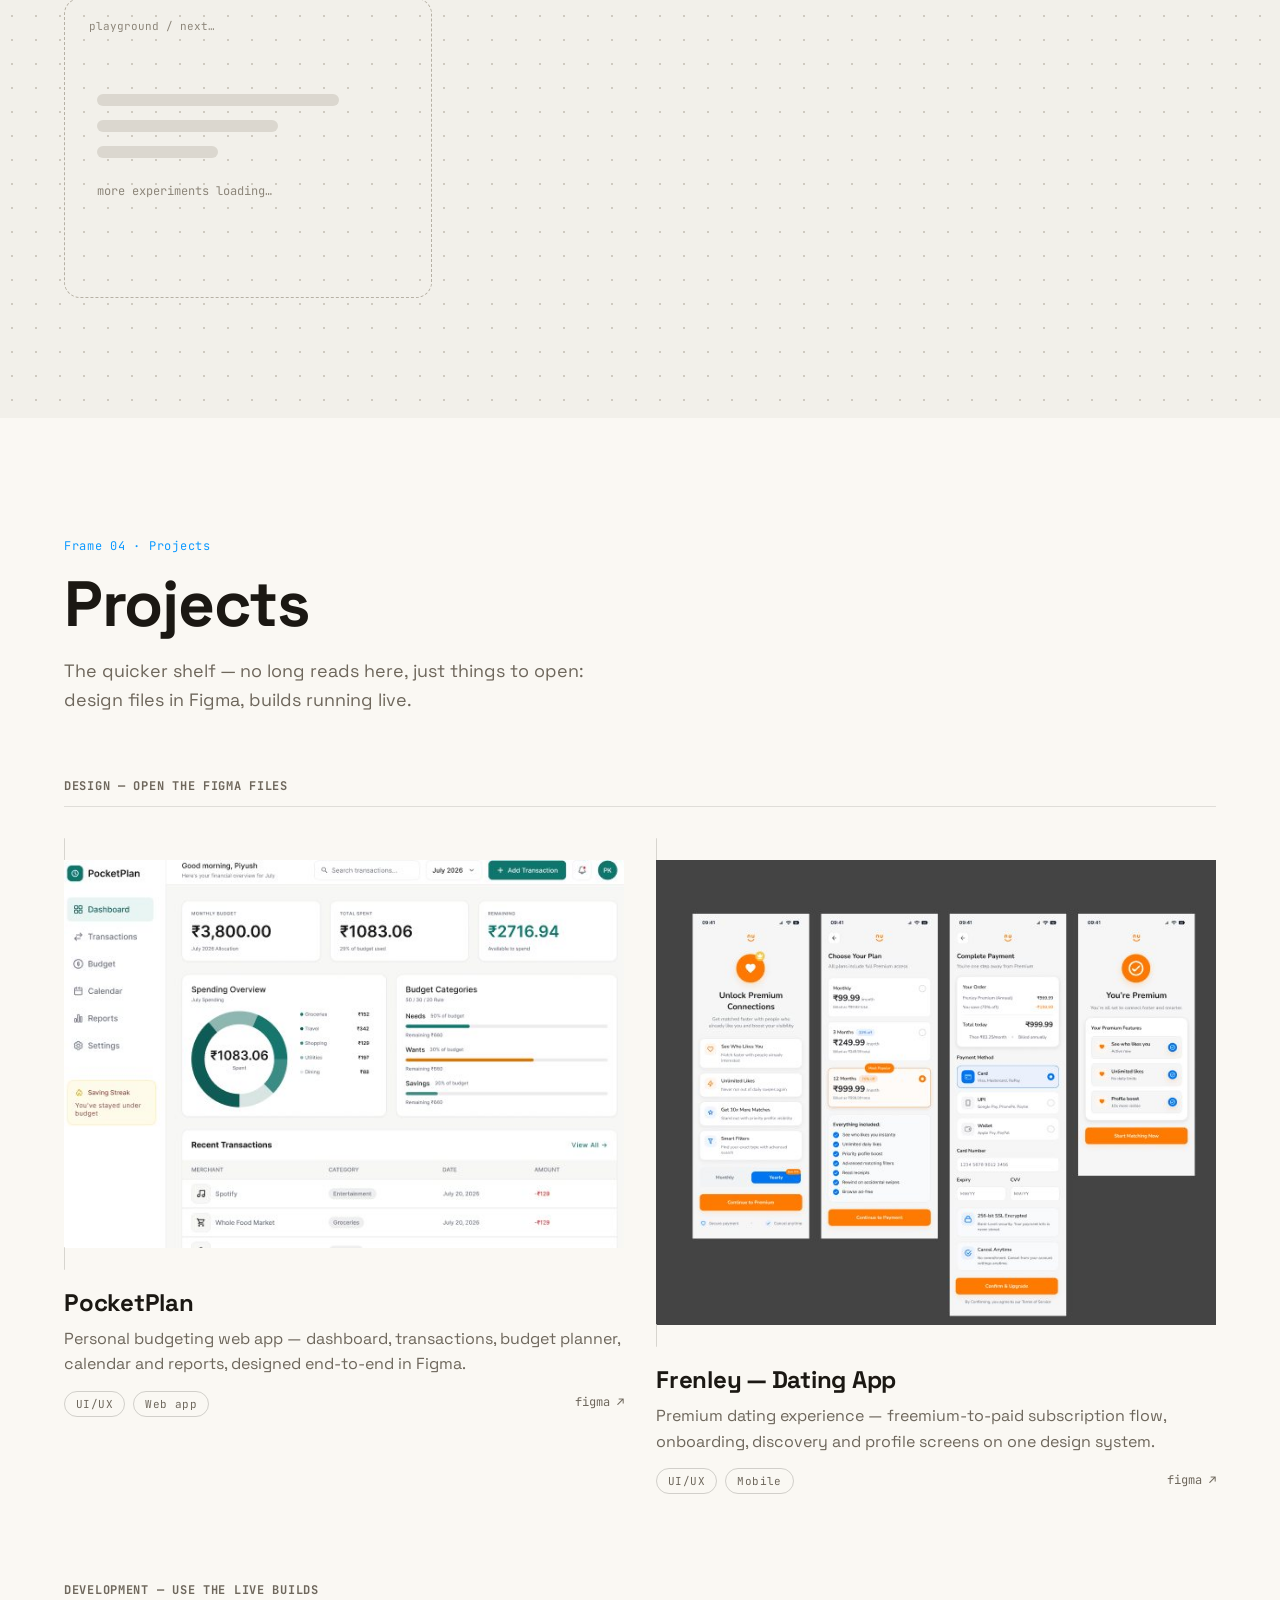
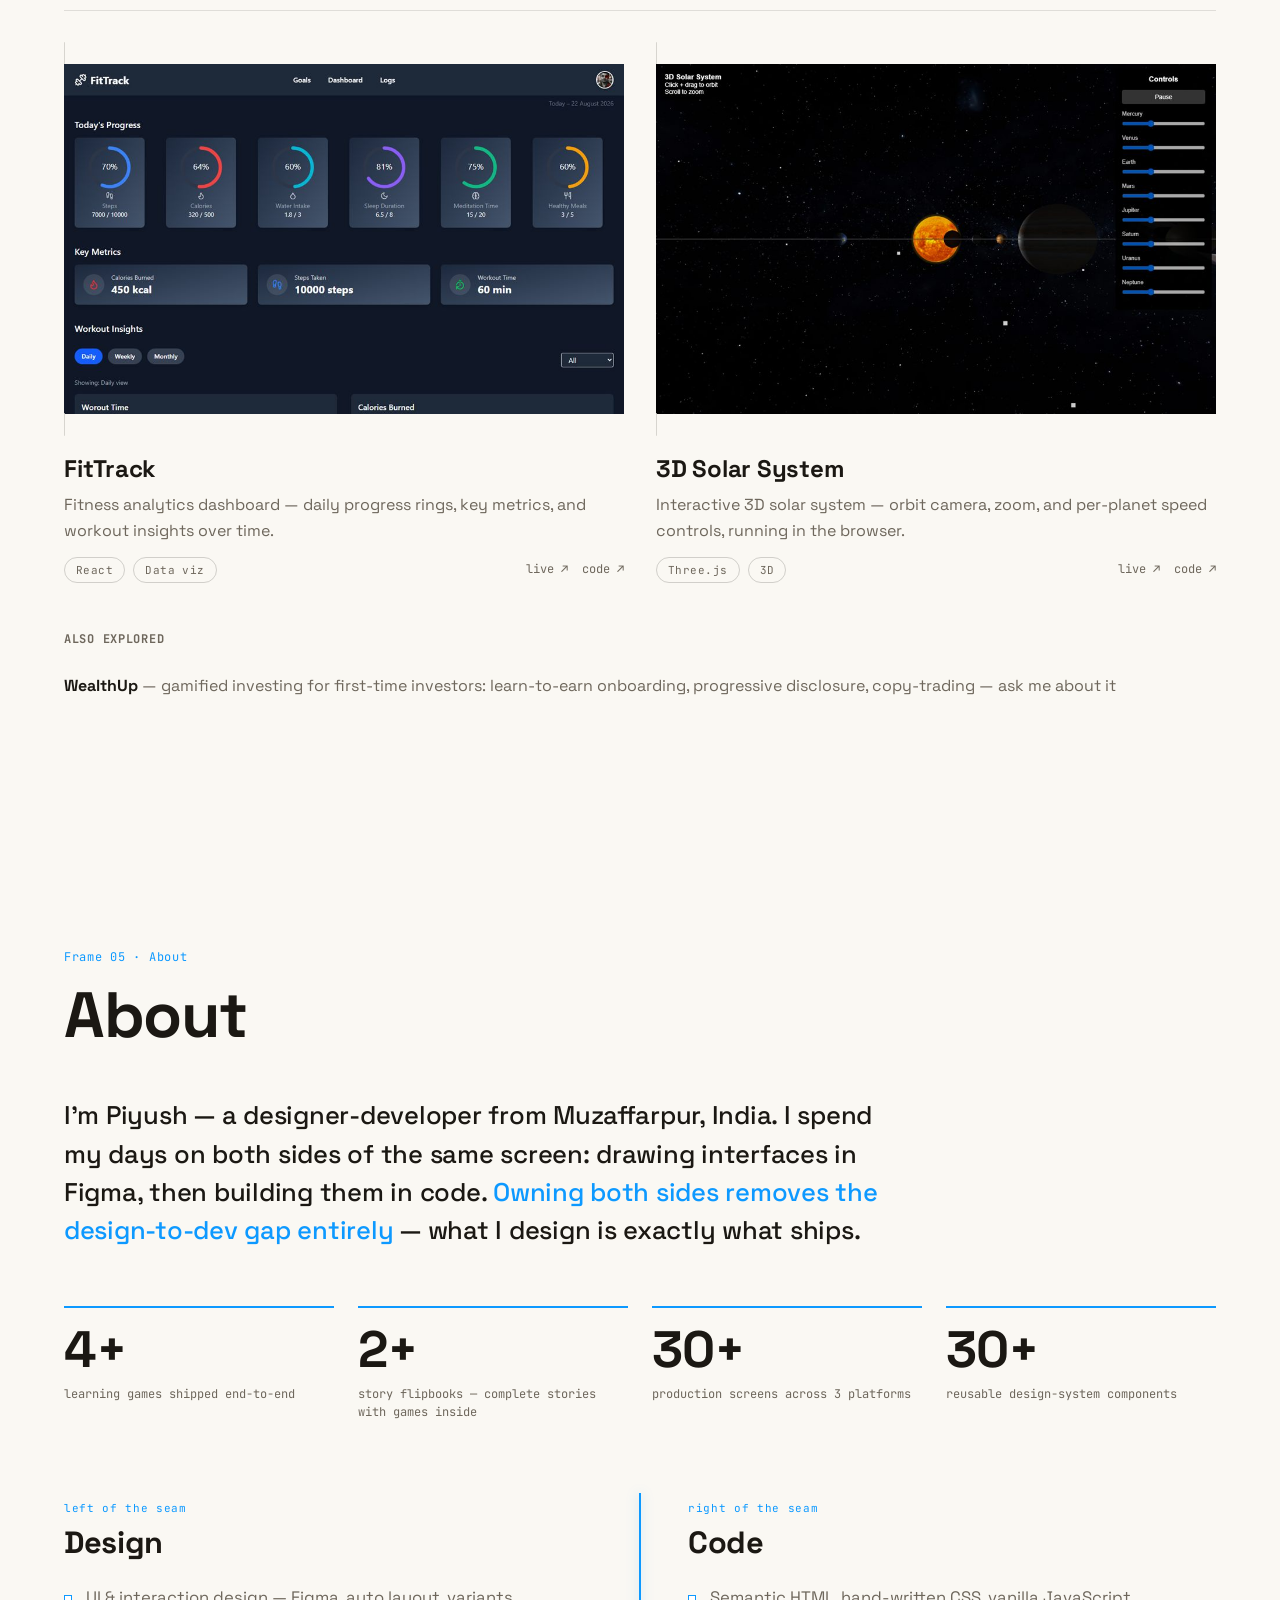
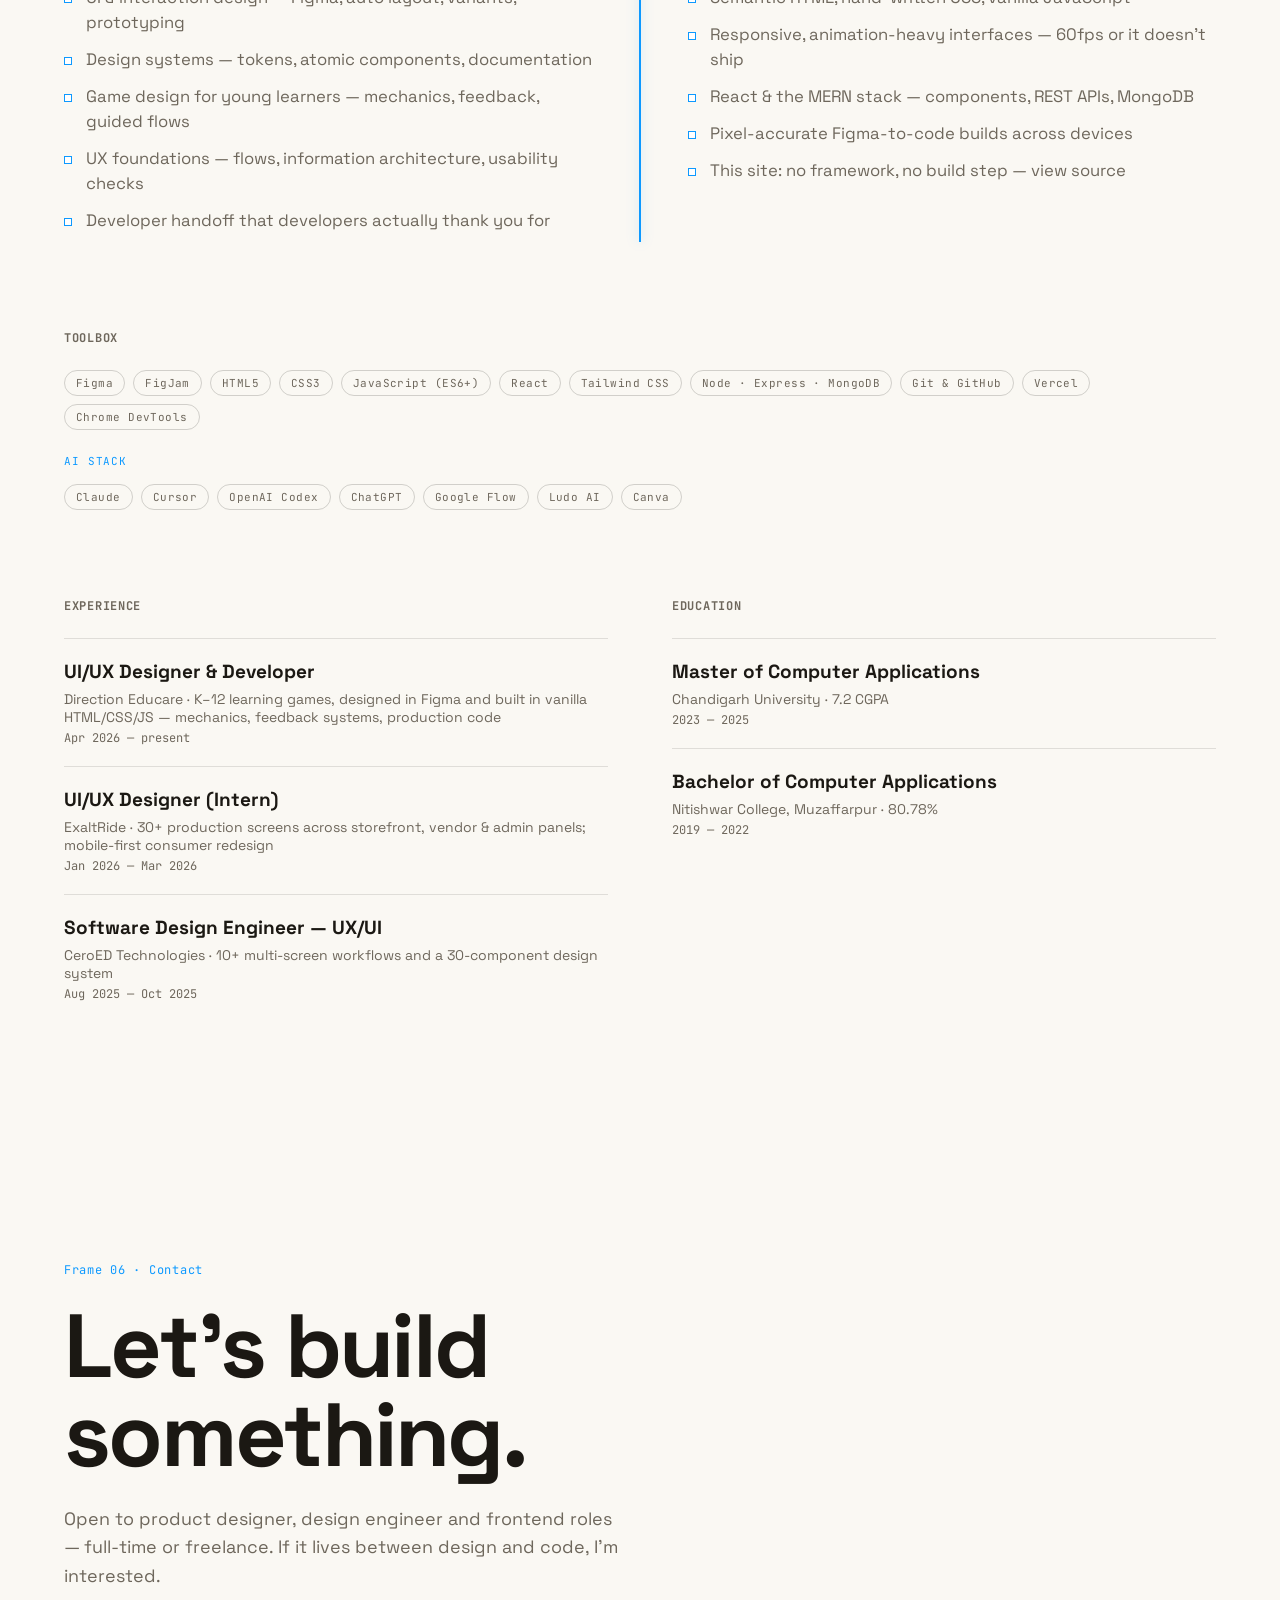
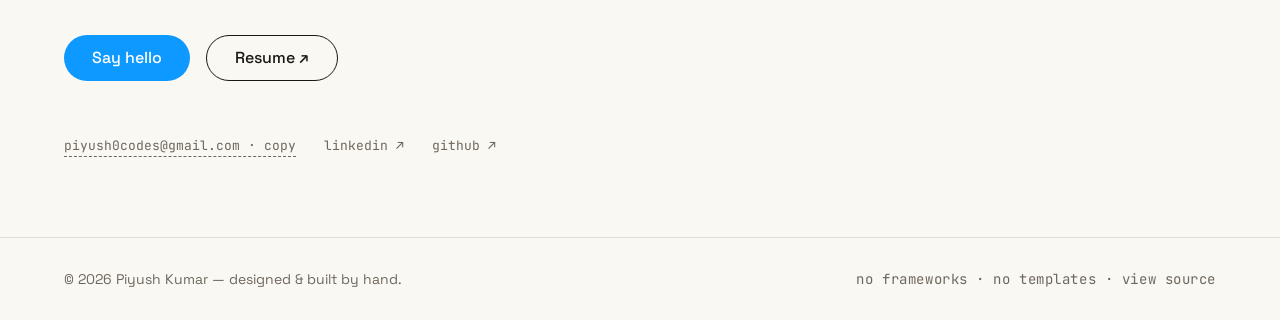
==== commit 0683675a: "Enhance logo design and accessibility; update hero name treatment across pages" ====
--- a/index.html
+++ b/index.html
@@ -13,9 +13,8 @@
   <meta property="og:type" content="website" />
   <meta property="og:title" content="Piyush Kumar — Designer × Developer" />
   <meta property="og:description" content="I design interfaces in Figma, then build them in code. Educational games, dashboards, and product interfaces." />
-  <!-- ⚠️ TODO: og:image must be an ABSOLUTE https URL for LinkedIn/WhatsApp —
-       replace with https://<deployed-domain>/assets/og-image.png -->
-  <meta property="og:image" content="assets/og-image.png" />
+  <meta property="og:url" content="https://piyush-portfolio-new-six.vercel.app/" />
+  <meta property="og:image" content="https://piyush-portfolio-new-six.vercel.app/assets/og-image.png" />
   <meta name="twitter:card" content="summary_large_image" />
 
   <link rel="preconnect" href="https://fonts.googleapis.com" />
@@ -44,7 +43,11 @@
     <!-- LIVE layer (the shipped site) -->
     <div class="hero__layer layer--live">
       <header class="hero__nav">
-        <a class="nav__logo" href="#">PK</a>
+        <a class="nav__logo" href="#" aria-label="Piyush Kumar — home">
+          <span class="logo__char logo__char--p">P</span>
+          <span class="logo__seam"></span>
+          <span class="logo__char logo__char--k">K</span>
+        </a>
         <nav class="nav__links">
           <a href="#work">Work</a>
           <a href="#playground">Playground</a>
@@ -57,7 +60,10 @@
 
       <div class="hero__inner">
         <p class="badge"><span class="badge__dot"></span>Open to new roles</p>
-        <h1 class="hero__title">Piyush Kumar</h1>
+        <h1 class="hero__title" data-spec="Space Grotesk · 700 · −0.03em · clamp(52–128)px">
+          <span class="title__solid">Piyush</span>
+          <span class="title__outline">Kumar</span><span class="title__dot">.</span>
+        </h1>
         <p class="hero__tag">Designer who ships. Developer who designs.</p>
         <p class="hero__sub">
           I design interfaces in Figma — then build them, pixel-for-pixel, in code.
@@ -77,7 +83,11 @@
          and its duplicate links must not steal clicks from the live layer. -->
     <div class="hero__layer layer--design" aria-hidden="true" inert>
       <header class="hero__nav wire-frame" data-layer="Frame · nav">
-        <a class="nav__logo" href="#">PK</a>
+        <a class="nav__logo" href="#">
+          <span class="logo__char logo__char--p">P</span>
+          <span class="logo__seam"></span>
+          <span class="logo__char logo__char--k">K</span>
+        </a>
         <nav class="nav__links">
           <a href="#">Work</a>
           <a href="#">Playground</a>
@@ -92,7 +102,10 @@
         <p class="badge wire-frame" data-layer="Component · badge/available"><span class="badge__dot"></span>Open to new roles</p>
 
         <div class="sel" data-layer="Text · display/h1">
-          <h1 class="hero__title">Piyush Kumar</h1>
+          <h1 class="hero__title">
+            <span class="title__solid">Piyush</span>
+            <span class="title__outline">Kumar</span><span class="title__dot">.</span>
+          </h1>
           <i class="sel__h sel__h--tl"></i><i class="sel__h sel__h--tr"></i>
           <i class="sel__h sel__h--bl"></i><i class="sel__h sel__h--br"></i>
           <span class="sel__dims">Auto × 96</span>
--- a/css/base.css
+++ b/css/base.css
@@ -78,6 +78,35 @@
   border: 1.5px solid var(--ink);
 }
 
+/* -- logo: the seam monogram (outlined P | seam | solid K) -- */
+.nav__logo {
+  display: inline-flex;
+  align-items: center;
+  gap: 7px;
+  font-family: var(--font-display);
+  font-weight: 700;
+  font-size: 22px;
+  line-height: 1;
+}
+
+.logo__char--p {
+  color: transparent;
+  -webkit-text-stroke: 1.5px var(--ink);
+}
+
+.logo__seam {
+  width: 2px;
+  height: 20px;
+  border-radius: 1px;
+  background: var(--accent);
+  box-shadow: 0 0 8px rgba(13, 153, 255, 0.5);
+  transition: transform 0.2s ease;
+}
+
+.nav__logo:hover .logo__seam {
+  transform: scaleY(1.25);
+}
+
 /* -- spec tooltip: any element with data-spec documents itself on hover -- */
 [data-spec] { position: relative; }
 [data-spec]::after {
--- a/css/hero.css
+++ b/css/hero.css
@@ -46,12 +46,7 @@
   flex-shrink: 0;
 }
 
-.nav__logo {
-  font-family: var(--font-mono);
-  font-weight: 500;
-  font-size: 18px;
-  letter-spacing: 0.05em;
-}
+/* .nav__logo is a shared component — see base.css */
 
 .nav__links {
   display: flex;
@@ -137,6 +132,14 @@
 .layer--live .hero__tag  { color: var(--accent); }
 .layer--live .hero__sub  { color: var(--muted); }
 
+/* name treatment: solid first name, outlined last name, accent full stop —
+   the design/code duality written into the type itself */
+.layer--live .title__outline {
+  color: transparent;
+  -webkit-text-stroke: 0.035em var(--ink);
+}
+.layer--live .title__dot { color: var(--accent); }
+
 /* spec tooltip is global now — see base.css [data-spec] */
 
 .hero__hint {
@@ -161,6 +164,15 @@
 .layer--design .hero__title { color: var(--wire-text); }
 .layer--design .hero__tag,
 .layer--design .hero__sub   { color: var(--wire-text); }
+
+.layer--design .title__outline {
+  color: transparent;
+  -webkit-text-stroke: 0.035em var(--wire-text);
+}
+.layer--design .title__dot { color: var(--wire-text); }
+.layer--design .logo__char--p { -webkit-text-stroke-color: var(--wire-text); }
+.layer--design .logo__char--k { color: var(--wire-text); }
+.layer--design .logo__seam { box-shadow: none; }
 
 .layer--design .btn--primary {
   background: transparent;
